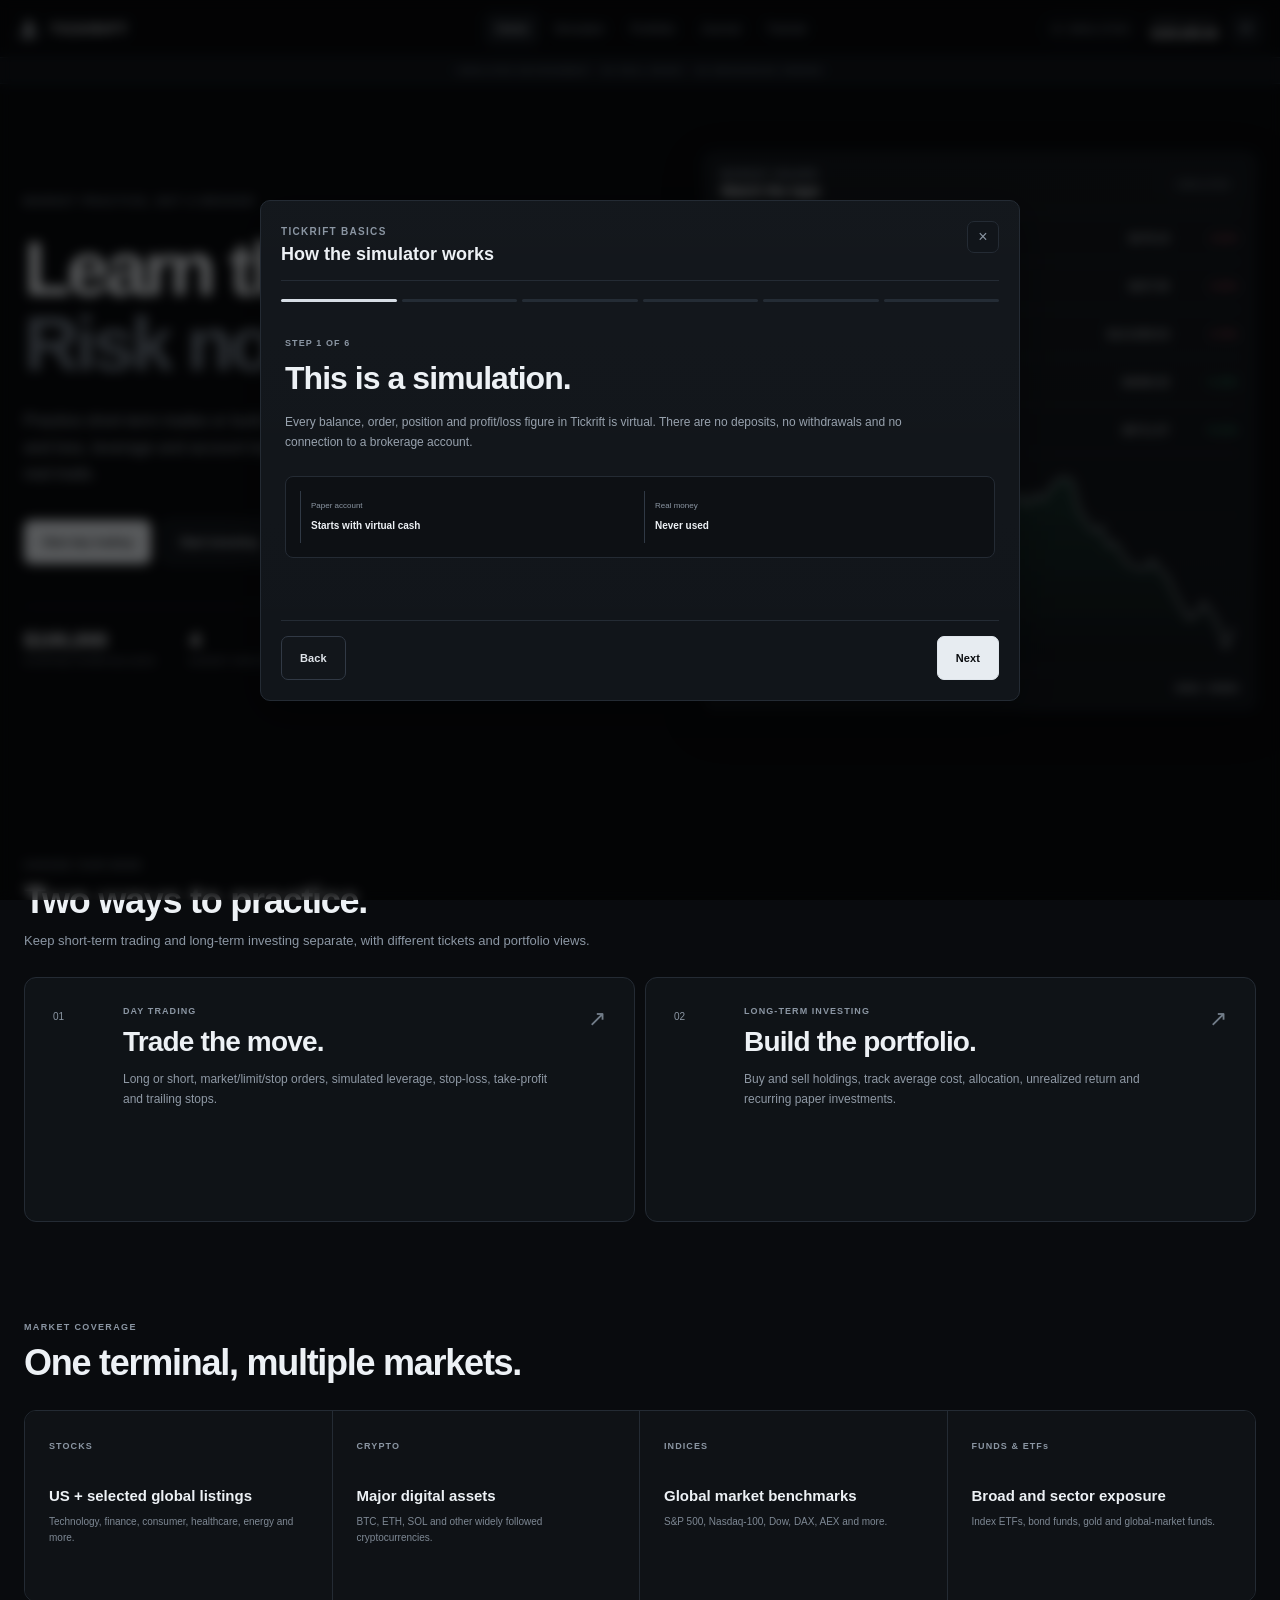
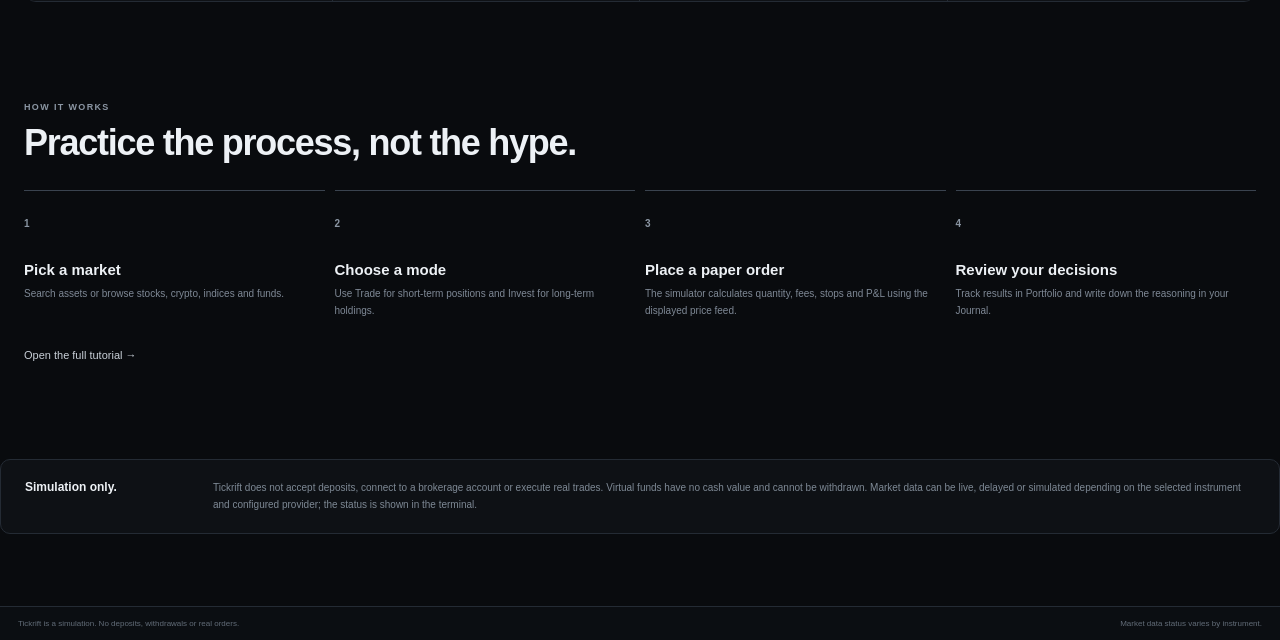
==== index.html @ f5174133 "Add files via upload" ====
<!doctype html>
<html lang="en">
<head>
  <meta charset="utf-8" />
  <meta name="viewport" content="width=device-width, initial-scale=1" />
  <meta name="color-scheme" content="dark" />
  <meta name="theme-color" content="#0a0c0f" />
  <title>Tickrift — Market Simulator</title>
  <meta name="description" content="Practice short-term trading and long-term investing with simulated money and market-linked data." />
  <link rel="stylesheet" href="styles.css" />
</head>
<body>
  <div id="app">
    <header class="site-header">
      <button class="brand" data-view="home" aria-label="Tickrift home">
        <span class="brand-glyph" aria-hidden="true"><i></i><i></i><i></i></span>
        <span class="brand-word">TICKRIFT</span>
      </button>
      <nav class="site-nav" aria-label="Primary navigation">
        <button class="nav-link active" data-view="home">Home</button>
        <button class="nav-link" data-view="terminal">Simulator</button>
        <button class="nav-link" data-view="portfolio">Portfolio</button>
        <button class="nav-link" data-view="journal">Journal</button>
        <button class="nav-link" id="tutorialNav">Tutorial</button>
      </nav>
      <div class="header-right">
        <div class="data-pill" id="globalFeedPill"><span class="data-dot"></span><span id="globalFeedLabel">SIMULATION</span></div>
        <div class="header-equity"><span>Paper equity</span><strong id="headerEquity">$100,000.00</strong></div>
        <button class="icon-button" id="settingsButton" aria-label="Open settings">⚙</button>
      </div>
    </header>

    <div class="simulation-ribbon">SIMULATED ENVIRONMENT · NO REAL MONEY · NO BROKERAGE ORDERS</div>

    <main>
      <section id="homeView" class="view active home-view">
        <div class="home-hero page-width">
          <div class="hero-copy">
            <div class="hero-kicker">MARKET PRACTICE, NOT A BROKER</div>
            <h1>Learn the market.<br><span>Risk nothing.</span></h1>
            <p>Practice short-term trades or build a long-term portfolio with virtual cash. Orders, profit and loss, leverage and account balances are simulations. Nothing here can place a real trade.</p>
            <div class="hero-actions">
              <button class="primary-cta" id="startTradeHome">Start day trading</button>
              <button class="secondary-cta" id="startInvestHome">Start investing</button>
            </div>
            <div class="hero-facts">
              <div><strong>$100,000</strong><span>starting paper balance</span></div>
              <div><strong>4</strong><span>market groups</span></div>
              <div><strong>0</strong><span>real money at risk</span></div>
            </div>
          </div>

          <div class="hero-terminal panel">
            <div class="hero-terminal-head">
              <div><span class="micro-label">MARKET BOARD</span><strong>Watch the tape</strong></div>
              <span class="data-chip" id="heroDataChip">SIMULATED</span>
            </div>
            <div class="hero-market-list" id="heroMarketList"></div>
            <div class="hero-chart-wrap"><canvas id="heroChart"></canvas></div>
            <div class="hero-terminal-foot"><span>Selected</span><strong id="heroSelected">NVDA · NVIDIA</strong></div>
          </div>
        </div>

        <section class="home-section page-width">
          <div class="section-heading"><span>CHOOSE YOUR MODE</span><h2>Two ways to practice.</h2><p>Keep short-term trading and long-term investing separate, with different tickets and portfolio views.</p></div>
          <div class="mode-cards">
            <button class="mode-card" id="modeCardTrade">
              <div class="mode-number">01</div>
              <div><div class="mode-label">DAY TRADING</div><h3>Trade the move.</h3><p>Long or short, market/limit/stop orders, simulated leverage, stop-loss, take-profit and trailing stops.</p></div>
              <span class="mode-arrow">↗</span>
            </button>
            <button class="mode-card" id="modeCardInvest">
              <div class="mode-number">02</div>
              <div><div class="mode-label">LONG-TERM INVESTING</div><h3>Build the portfolio.</h3><p>Buy and sell holdings, track average cost, allocation, unrealized return and recurring paper investments.</p></div>
              <span class="mode-arrow">↗</span>
            </button>
          </div>
        </section>

        <section class="home-section page-width market-coverage">
          <div class="section-heading"><span>MARKET COVERAGE</span><h2>One terminal, multiple markets.</h2></div>
          <div class="coverage-grid">
            <div><span>STOCKS</span><strong>US + selected global listings</strong><p>Technology, finance, consumer, healthcare, energy and more.</p></div>
            <div><span>CRYPTO</span><strong>Major digital assets</strong><p>BTC, ETH, SOL and other widely followed cryptocurrencies.</p></div>
            <div><span>INDICES</span><strong>Global market benchmarks</strong><p>S&amp;P 500, Nasdaq-100, Dow, DAX, AEX and more.</p></div>
            <div><span>FUNDS & ETFs</span><strong>Broad and sector exposure</strong><p>Index ETFs, bond funds, gold and global-market funds.</p></div>
          </div>
        </section>

        <section class="home-section page-width how-section">
          <div class="section-heading"><span>HOW IT WORKS</span><h2>Practice the process, not the hype.</h2></div>
          <div class="how-grid">
            <div><b>1</b><h3>Pick a market</h3><p>Search assets or browse stocks, crypto, indices and funds.</p></div>
            <div><b>2</b><h3>Choose a mode</h3><p>Use Trade for short-term positions and Invest for long-term holdings.</p></div>
            <div><b>3</b><h3>Place a paper order</h3><p>The simulator calculates quantity, fees, stops and P&amp;L using the displayed price feed.</p></div>
            <div><b>4</b><h3>Review your decisions</h3><p>Track results in Portfolio and write down the reasoning in your Journal.</p></div>
          </div>
          <button class="text-cta" id="openTutorialHome">Open the full tutorial →</button>
        </section>

        <section class="legal-banner page-width">
          <strong>Simulation only.</strong>
          <p>Tickrift does not accept deposits, connect to a brokerage account or execute real trades. Virtual funds have no cash value and cannot be withdrawn. Market data can be live, delayed or simulated depending on the selected instrument and configured provider; the status is shown in the terminal.</p>
        </section>
      </section>

      <section id="terminalView" class="view terminal-view">
        <aside class="market-sidebar panel">
          <div class="sidebar-title-row"><div><span class="micro-label">MARKETS</span><h2>Instruments</h2></div><button id="watchlistOnly" class="star-button" title="Show watchlist only">★</button></div>
          <label class="search-input"><span>⌕</span><input id="assetSearch" type="search" placeholder="Search ticker or name" autocomplete="off" /></label>
          <div class="asset-tabs" id="assetTabs">
            <button class="active" data-category="stocks">Stocks</button>
            <button data-category="crypto">Crypto</button>
            <button data-category="indices">Indices</button>
            <button data-category="funds">Funds</button>
          </div>
          <div class="asset-list" id="watchlist"></div>
          <div class="sidebar-footer"><span id="assetCount">0 instruments</span><span>★ watchlist</span></div>
        </aside>

        <section class="terminal-main">
          <section class="instrument-bar panel">
            <div class="instrument-id">
              <button id="favoriteAsset" class="favorite-button" title="Add to watchlist">☆</button>
              <div><div class="symbol-line"><strong id="symbolLabel">NVDA</strong><span id="assetTypeBadge">STOCK</span><span class="source-badge demo" id="sourceBadge">SIMULATED</span></div><div class="instrument-name" id="nameLabel">NVIDIA</div><div class="instrument-sub"><span id="exchangeLabel">NASDAQ</span><span>·</span><span id="currencyLabel">USD</span><span>·</span><span id="marketStateLabel">Market status unavailable</span></div></div>
            </div>
            <div class="instrument-price"><div><strong id="priceLabel">$0.00</strong><span id="changeLabel">0.00%</span></div><div class="ohlc-mini"><span>O <b id="openLabel">—</b></span><span>H <b id="highLabel">—</b></span><span>L <b id="lowLabel">—</b></span><span>Vol <b id="volumeLabel">—</b></span></div></div>
          </section>

          <section class="chart-panel panel">
            <div class="chart-toolbar">
              <div class="timeframes" id="timeframes">
                <button data-tf="1m">1m</button><button class="active" data-tf="5m">5m</button><button data-tf="15m">15m</button><button data-tf="1h">1h</button><button data-tf="4h">4h</button><button data-tf="1D">1D</button><button data-tf="1W">1W</button>
              </div>
              <div class="chart-actions">
                <select id="chartType" aria-label="Chart type"><option value="candles">Candles</option><option value="hollow">Hollow candles</option><option value="heikin">Heikin Ashi</option><option value="bars">OHLC bars</option><option value="line">Line</option><option value="area">Area</option></select>
                <button id="zoomOut" title="Zoom out">−</button><button id="zoomIn" title="Zoom in">＋</button><button id="fitChart">Fit</button>
              </div>
            </div>
            <div class="indicator-toolbar" id="indicatorBar">
              <button class="active" data-ind="volume">Volume</button><button data-ind="sma">SMA 20</button><button data-ind="sma50">SMA 50</button><button data-ind="ema">EMA 20</button><button data-ind="vwap">VWAP</button><button data-ind="bb">Bollinger</button><button data-ind="rsi">RSI</button><button data-ind="macd">MACD</button>
              <span id="ohlcLegend">O — H — L — C —</span>
            </div>
            <div class="chart-stage" id="chartStage"><canvas id="chartCanvas"></canvas><div id="crosshairInfo" class="crosshair-info hidden"></div><div id="chartEmpty" class="chart-empty hidden">Waiting for market data…</div></div>
          </section>

          <section class="activity-panel panel">
            <div class="activity-tabs" id="activityTabs">
              <button class="active" data-pane="positions">Trades <span id="positionCount">0</span></button>
              <button data-pane="holdings">Investments <span id="holdingCount">0</span></button>
              <button data-pane="orders">Open orders <span id="orderCount">0</span></button>
              <button data-pane="history">Activity <span id="historyCount">0</span></button>
            </div>
            <div id="activityContent" class="activity-content"></div>
          </section>
        </section>

        <aside class="ticket-sidebar">
          <section class="paper-card panel">
            <div class="paper-head"><div><span class="micro-label">PAPER ACCOUNT</span><h3>Virtual balance</h3></div><span>USD</span></div>
            <div class="paper-equity" id="equityMetric">$100,000.00</div>
            <div class="paper-stats"><div><span>Available cash</span><strong id="cashMetric">$100,000.00</strong></div><div><span>Unrealized</span><strong id="unrealizedMetric">$0.00</strong></div><div><span>Realized</span><strong id="realizedMetric">$0.00</strong></div><div><span>Reserved margin</span><strong id="reservedMetric">$0.00</strong></div></div>
            <div class="buying-power-line"><span>Buying power</span><strong id="buyingPower">$100,000.00</strong></div>
          </section>

          <section class="order-card panel">
            <div class="mode-switch" id="modeSwitch"><button class="active" data-mode="trade"><strong>Trade</strong><span>Short-term</span></button><button data-mode="invest"><strong>Invest</strong><span>Long-term</span></button></div>

            <div id="tradeTicket" class="ticket-body">
              <div class="ticket-intro"><strong>Day trade</strong><span>Paper long/short positions</span></div>
              <div class="side-switch" id="directionToggle"><button class="active long" data-side="long">Long</button><button class="short" data-side="short">Short</button></div>
              <div class="field"><label>Order type</label><div class="segmented" id="tradeOrderTypes"><button class="active" data-type="market">Market</button><button data-type="limit">Limit</button><button data-type="stop">Stop</button></div></div>
              <div class="field hidden" id="tradeTriggerRow"><label for="tradeTrigger">Trigger price</label><div class="money-input"><span>$</span><input id="tradeTrigger" type="number" step="0.01" /></div></div>
              <div class="two-fields"><div class="field"><label for="tradeAmount">Margin</label><div class="money-input"><span>$</span><input id="tradeAmount" type="number" min="10" step="10" value="5000" /></div></div><div class="field"><label for="tradeLeverage">Leverage</label><select id="tradeLeverage"><option>1</option><option>2</option><option>3</option><option>5</option></select></div></div>
              <div class="quick-amounts" id="tradeQuick"><button data-value="1000">$1k</button><button data-value="5000">$5k</button><button data-value="10000">$10k</button><button data-value="25000">$25k</button></div>
              <div class="risk-box">
                <div><label><input id="slEnabled" type="checkbox" /> Stop loss</label><div><input id="slValue" type="number" value="2" min="0.1" step="0.1" disabled /><span>%</span></div></div>
                <div><label><input id="tpEnabled" type="checkbox" /> Take profit</label><div><input id="tpValue" type="number" value="4" min="0.1" step="0.1" disabled /><span>%</span></div></div>
                <div><label><input id="trailEnabled" type="checkbox" /> Trailing stop</label><div><input id="trailValue" type="number" value="1.5" min="0.1" step="0.1" disabled /><span>%</span></div></div>
              </div>
              <div class="preview-list"><div><span>Estimated quantity</span><strong id="tradeQty">—</strong></div><div><span>Estimated fee</span><strong id="tradeFee">—</strong></div><div><span>Liquidation buffer</span><strong id="liquidationPreview">—</strong></div></div>
              <button id="tradeSubmit" class="order-submit long">Open long</button>
              <div id="tradeMessage" class="ticket-message"></div>
            </div>

            <div id="investTicket" class="ticket-body hidden">
              <div class="ticket-intro"><strong>Long-term investment</strong><span>Paper holdings, no leverage</span></div>
              <div class="side-switch invest" id="investSideToggle"><button class="active" data-side="buy">Buy</button><button data-side="sell">Sell</button></div>
              <div class="field"><label>Order type</label><div class="segmented two" id="investOrderTypes"><button class="active" data-type="market">Market</button><button data-type="limit">Limit</button></div></div>
              <div class="field hidden" id="investTriggerRow"><label for="investTrigger">Limit price</label><div class="money-input"><span>$</span><input id="investTrigger" type="number" step="0.01" /></div></div>
              <div class="field"><label for="investAmount">Amount</label><div class="money-input"><span>$</span><input id="investAmount" type="number" min="10" step="10" value="1000" /></div></div>
              <div class="quick-amounts" id="investQuick"><button data-value="250">$250</button><button data-value="1000">$1k</button><button data-value="5000">$5k</button><button data-value="10000">$10k</button></div>
              <div class="recurring-box"><label class="switch-line"><span><strong>Recurring paper buy</strong><small>Runs while the simulator is open</small></span><input id="recurringEnabled" type="checkbox" /></label><div class="two-fields hidden" id="recurringFields"><div class="field"><label for="recurringFrequency">Frequency</label><select id="recurringFrequency"><option value="daily">Daily</option><option value="weekly">Weekly</option><option value="monthly">Monthly</option></select></div><div class="field"><label for="recurringAmount">Amount</label><div class="money-input"><span>$</span><input id="recurringAmount" type="number" value="250" min="10" step="10" /></div></div></div></div>
              <div class="preview-list"><div><span>Estimated shares</span><strong id="investQty">—</strong></div><div><span>Current holding</span><strong id="currentHolding">—</strong></div><div><span>Estimated fee</span><strong id="investFee">—</strong></div></div>
              <button id="investSubmit" class="order-submit invest">Buy investment</button>
              <div id="investMessage" class="ticket-message"></div>
            </div>
          </section>

          <section class="market-stats panel"><div class="paper-head"><div><span class="micro-label">SESSION</span><h3>Market stats</h3></div></div><div class="stats-grid"><div><span>Day range</span><strong id="dayRangeStat">—</strong></div><div><span>52w range*</span><strong id="yearRangeStat">—</strong></div><div><span>Data source</span><strong id="dataSourceStat">Simulation</strong></div><div><span>Updated</span><strong id="updatedStat">—</strong></div></div><small class="stat-note">*52-week range is simulated unless supplied by a live provider.</small></section>
        </aside>
      </section>

      <section id="portfolioView" class="view portfolio-view">
        <div class="page-width page-pad">
          <div class="page-title-row"><div><span class="micro-label">PAPER PORTFOLIO</span><h1>Portfolio</h1><p>Long-term holdings and trading performance in one simulated account.</p></div><div class="page-value"><span>Total paper equity</span><strong id="portfolioEquity">$100,000.00</strong></div></div>
          <div class="kpi-grid"><div class="panel kpi"><span>Available cash</span><strong id="portfolioCash">$0</strong></div><div class="panel kpi"><span>Invested cost</span><strong id="investedKpi">$0</strong></div><div class="panel kpi"><span>Trading P&amp;L</span><strong id="tradingPnlKpi">$0</strong></div><div class="panel kpi"><span>Investment P&amp;L</span><strong id="investPnlKpi">$0</strong></div><div class="panel kpi"><span>Open orders</span><strong id="openOrdersKpi">0</strong></div></div>
          <div class="portfolio-grid"><section class="panel allocation-panel"><div class="panel-heading"><h3>Allocation</h3><span id="recurringCount">0 recurring plans</span></div><div class="allocation-body"><canvas id="allocationCanvas"></canvas><div id="allocationLegend"></div></div></section><section class="panel performance-panel"><div class="panel-heading"><h3>Account equity</h3><span>paper performance</span></div><canvas id="equityCanvas"></canvas></section></div>
          <section class="panel holdings-panel"><div class="panel-heading"><h3>Long-term holdings</h3><span>market value &amp; cost basis</span></div><div id="portfolioHoldings" class="table-host"></div></section>
        </div>
      </section>

      <section id="journalView" class="view journal-view">
        <div class="page-width page-pad">
          <div class="page-title-row"><div><span class="micro-label">DECISION LOG</span><h1>Journal</h1><p>Record why you entered, exited or avoided a simulated position.</p></div></div>
          <div class="journal-grid"><section class="panel journal-form"><div class="two-fields"><div class="field"><label for="journalAsset">Instrument</label><select id="journalAsset"></select></div><div class="field"><label for="journalTag">Tag</label><select id="journalTag"><option>Trade idea</option><option>Entry</option><option>Exit</option><option>Investment thesis</option><option>Mistake</option><option>Review</option></select></div></div><div class="field"><label for="journalText">Notes</label><textarea id="journalText" rows="10" placeholder="What did you see, what was your plan, and what would invalidate it?"></textarea></div><button id="saveJournal" class="secondary-cta">Save entry</button></section><section class="panel journal-list-panel"><div class="panel-heading"><h3>Entries</h3><button id="clearJournal" class="text-button">Clear</button></div><div id="journalList" class="journal-list"></div></section></div>
        </div>
      </section>
    </main>

    <footer class="site-footer"><span>Tickrift is a simulation. No deposits, withdrawals or real orders.</span><span id="footerData">Market data status varies by instrument.</span></footer>
  </div>

  <div id="settingsBackdrop" class="overlay hidden">
    <aside class="drawer" id="settingsDrawer" aria-label="Settings">
      <div class="drawer-head"><div><span class="micro-label">PREFERENCES</span><h2>Settings</h2></div><button class="icon-button" id="closeSettings">×</button></div>
      <section><label class="setting-title">Theme</label><div class="theme-grid" id="themePresets"><button class="active" data-theme="carbon">Carbon</button><button data-theme="slate">Slate</button><button data-theme="midnight">Midnight</button></div></section>
      <section><label class="setting-title">Candles</label><div class="color-grid"><label>Bullish <input id="upColor" type="color" value="#35c58a" /></label><label>Bearish <input id="downColor" type="color" value="#ef5f72" /></label></div></section>
      <section><label class="setting-title">Chart</label><div class="toggle-list"><label>Grid <input id="gridToggle" type="checkbox" checked /></label><label>Crosshair <input id="crosshairToggle" type="checkbox" checked /></label><label>Compact tables <input id="compactToggle" type="checkbox" /></label></div></section>
      <section><label class="setting-title">Simulation</label><button id="openTutorialSettings" class="drawer-button">Open tutorial</button><button id="resetSimulation" class="danger-button">Reset paper account</button></section>
      <p class="drawer-note">Resetting removes the paper balance, positions, holdings, orders, journal and performance history stored in this browser.</p>
    </aside>
  </div>

  <div id="tutorialOverlay" class="overlay hidden">
    <section class="tutorial-modal panel">
      <div class="tutorial-head"><div><span class="micro-label">TICKRIFT BASICS</span><h2>How the simulator works</h2></div><button class="icon-button" id="closeTutorial">×</button></div>
      <div class="tutorial-progress" id="tutorialProgress"></div>
      <div class="tutorial-content" id="tutorialContent"></div>
      <div class="tutorial-actions"><button class="secondary-cta" id="tutorialPrev">Back</button><button class="primary-cta" id="tutorialNext">Next</button></div>
    </section>
  </div>

  <div id="depletedOverlay" class="overlay hidden">
    <section class="depleted-modal panel"><span class="micro-label">PAPER ACCOUNT</span><h2>No buying power left.</h2><p id="depletedText">Your simulated account has no cash or assets left to use. Nothing real was lost.</p><div class="depleted-actions"><button id="restart100" class="primary-cta">Restart with $100,000</button><button id="restart10" class="secondary-cta">$10,000 challenge</button></div><button id="closeDepleted" class="text-button">Close</button></section>
  </div>

  <div id="toastHost" class="toast-host" aria-live="polite"></div>

  <script src="config.js"></script>
  <script src="app.js"></script>
</body>
</html>
---- styles.css ----
:root{
  --bg:#090b0e;--bg2:#0d1014;--surface:#11151a;--surface2:#151a20;--surface3:#1b2129;--line:#242b34;--line2:#303946;
  --text:#edf1f5;--muted:#8b96a3;--muted2:#5e6875;--up:#35c58a;--down:#ef5f72;--accent:#d8dee7;--warn:#e4b85e;
  --radius:10px;--shadow:0 12px 42px rgba(0,0,0,.28);--header:58px;--ribbon:26px
}
*{box-sizing:border-box}html,body{margin:0;min-height:100%;background:var(--bg);color:var(--text);font-family:Inter,ui-sans-serif,-apple-system,BlinkMacSystemFont,"Segoe UI",sans-serif}button,input,select,textarea{font:inherit;color:inherit}button{cursor:pointer}canvas{display:block}.hidden{display:none!important}.positive{color:var(--up)!important}.negative{color:var(--down)!important}.muted{color:var(--muted)}
body{min-width:340px}.panel{background:linear-gradient(180deg,rgba(255,255,255,.012),rgba(255,255,255,0)),var(--surface);border:1px solid var(--line);border-radius:var(--radius);box-shadow:0 1px 0 rgba(255,255,255,.02) inset}.page-width{max-width:1480px;margin:0 auto;padding-left:24px;padding-right:24px}.micro-label{font-size:10px;font-weight:700;letter-spacing:.13em;color:var(--muted);text-transform:uppercase}
.site-header{height:var(--header);position:sticky;top:0;z-index:40;display:grid;grid-template-columns:240px 1fr auto;align-items:center;border-bottom:1px solid var(--line);background:rgba(9,11,14,.94);backdrop-filter:blur(18px);padding:0 18px}.brand{border:0;background:none;display:flex;align-items:center;gap:10px;padding:0;color:var(--text);width:max-content}.brand-word{font-weight:850;letter-spacing:.12em;font-size:14px}.brand-glyph{width:23px;height:20px;display:flex;align-items:flex-end;gap:3px}.brand-glyph i{display:block;width:5px;border:1px solid #788391;border-radius:1px}.brand-glyph i:nth-child(1){height:8px}.brand-glyph i:nth-child(2){height:18px;background:#dbe1e8;border-color:#dbe1e8}.brand-glyph i:nth-child(3){height:12px}.site-nav{justify-self:center;display:flex;align-items:center;gap:4px}.nav-link{border:0;background:none;color:var(--muted);font-size:12px;padding:9px 11px;border-radius:6px}.nav-link:hover{color:var(--text);background:#11161b}.nav-link.active{color:var(--text);background:#161b21}.header-right{display:flex;align-items:center;gap:12px}.data-pill{height:28px;border:1px solid var(--line);border-radius:999px;padding:0 9px;display:flex;align-items:center;gap:7px;font-size:9px;font-weight:750;letter-spacing:.08em;color:var(--muted)}.data-dot{width:6px;height:6px;border-radius:50%;background:#6e7783}.data-pill.live .data-dot{background:var(--up);box-shadow:0 0 0 4px rgba(53,197,138,.08)}.data-pill.mixed .data-dot{background:var(--warn)}.header-equity{display:grid;gap:1px;text-align:right}.header-equity span{font-size:8px;color:var(--muted);text-transform:uppercase;letter-spacing:.08em}.header-equity strong{font-size:12px;font-variant-numeric:tabular-nums}.icon-button{width:32px;height:32px;border:1px solid var(--line);background:#11151a;border-radius:7px;color:var(--muted);display:grid;place-items:center}.icon-button:hover{border-color:var(--line2);color:var(--text)}.simulation-ribbon{height:var(--ribbon);position:sticky;top:var(--header);z-index:35;background:#10141a;border-bottom:1px solid #202731;color:#7f8a98;font-size:8px;letter-spacing:.16em;font-weight:750;display:flex;align-items:center;justify-content:center}
.view{display:none}.view.active{display:block}.home-view{padding-bottom:72px}.home-hero{min-height:620px;display:grid;grid-template-columns:minmax(0,1.05fr) minmax(440px,.95fr);gap:70px;align-items:center;padding-top:68px;padding-bottom:68px}.hero-kicker{font-size:10px;letter-spacing:.18em;color:#7e8997;font-weight:800;margin-bottom:24px}.hero-copy h1{font-size:clamp(48px,6vw,86px);line-height:.97;letter-spacing:-.055em;margin:0;max-width:830px;font-weight:750}.hero-copy h1 span{color:#737d89}.hero-copy>p{max-width:660px;font-size:16px;line-height:1.65;color:#9aa4af;margin:28px 0 32px}.hero-actions{display:flex;gap:10px}.primary-cta,.secondary-cta{height:44px;padding:0 18px;border-radius:7px;font-size:11px;font-weight:800;letter-spacing:.01em}.primary-cta{border:1px solid #dfe5eb;background:#e7ecf1;color:#0b0d10}.primary-cta:hover{background:#fff}.secondary-cta{border:1px solid #313945;background:#12161b;color:#dfe4ea}.secondary-cta:hover{border-color:#495463}.hero-facts{display:flex;gap:34px;margin-top:42px;padding-top:22px;border-top:1px solid var(--line);max-width:640px}.hero-facts div{display:grid;gap:4px}.hero-facts strong{font-size:20px}.hero-facts span{font-size:9px;color:var(--muted);text-transform:uppercase;letter-spacing:.05em}.hero-terminal{min-height:500px;padding:16px;box-shadow:var(--shadow)}.hero-terminal-head,.hero-terminal-foot{display:flex;align-items:center;justify-content:space-between}.hero-terminal-head>div{display:grid;gap:3px}.hero-terminal-head strong{font-size:14px}.data-chip{font-size:8px;font-weight:800;letter-spacing:.1em;color:#8e98a5;border:1px solid var(--line);border-radius:999px;padding:6px 8px}.data-chip.live{color:var(--up);border-color:rgba(53,197,138,.3);background:rgba(53,197,138,.05)}.hero-market-list{display:grid;margin-top:14px;border-top:1px solid var(--line)}.hero-market-row{height:48px;display:grid;grid-template-columns:1fr auto auto;gap:14px;align-items:center;border-bottom:1px solid var(--line);padding:0 2px}.hero-market-row button{border:0;background:none;text-align:left;padding:0;color:inherit}.hero-market-row strong{font-size:11px}.hero-market-row small{display:block;color:var(--muted);font-size:8px;margin-top:2px}.hero-market-row .hero-price{font-size:11px;font-variant-numeric:tabular-nums}.hero-market-row .hero-change{font-size:9px;min-width:54px;text-align:right;font-variant-numeric:tabular-nums}.hero-chart-wrap{height:190px;margin:14px -2px 12px}.hero-chart-wrap canvas{width:100%;height:100%}.hero-terminal-foot{font-size:9px;color:var(--muted);border-top:1px solid var(--line);padding-top:12px}.hero-terminal-foot strong{color:#cfd5dc;font-size:9px}.home-section{padding-top:76px;padding-bottom:18px}.section-heading{max-width:720px;margin-bottom:26px}.section-heading>span{font-size:9px;letter-spacing:.15em;color:var(--muted);font-weight:800}.section-heading h2{font-size:36px;letter-spacing:-.035em;margin:8px 0}.section-heading p{font-size:13px;color:var(--muted);line-height:1.65;margin:0}.mode-cards{display:grid;grid-template-columns:1fr 1fr;gap:10px}.mode-card{min-height:245px;text-align:left;border:1px solid var(--line);border-radius:12px;background:#0f1317;color:var(--text);display:grid;grid-template-columns:48px 1fr auto;gap:22px;padding:28px;transition:.18s ease}.mode-card:hover{background:#14191f;border-color:#37414d;transform:translateY(-2px)}.mode-number{font-size:10px;color:var(--muted);padding-top:5px}.mode-label{font-size:9px;color:var(--muted);font-weight:800;letter-spacing:.12em}.mode-card h3{font-size:28px;margin:10px 0 12px;letter-spacing:-.03em}.mode-card p{margin:0;max-width:520px;color:#8f99a5;font-size:12px;line-height:1.65}.mode-arrow{font-size:22px;color:#727d89}.coverage-grid{display:grid;grid-template-columns:repeat(4,1fr);border:1px solid var(--line);border-radius:12px;overflow:hidden}.coverage-grid>div{min-height:190px;padding:24px;border-right:1px solid var(--line);background:#0f1216}.coverage-grid>div:last-child{border-right:0}.coverage-grid span{font-size:9px;color:var(--muted);font-weight:800;letter-spacing:.12em}.coverage-grid strong{display:block;font-size:15px;margin:34px 0 10px}.coverage-grid p{font-size:10px;line-height:1.6;color:#7e8894;margin:0}.how-grid{display:grid;grid-template-columns:repeat(4,1fr);gap:10px}.how-grid>div{border-top:1px solid #3a434f;padding:22px 6px 0 0}.how-grid b{font-size:10px;color:var(--muted)}.how-grid h3{font-size:15px;margin:30px 0 8px}.how-grid p{font-size:10px;line-height:1.65;color:#7f8996;margin:0}.text-cta{border:0;background:none;padding:0;color:#c9d0d8;margin-top:30px;font-size:11px}.legal-banner{margin-top:78px;border:1px solid var(--line);border-radius:10px;padding:20px 24px;display:grid;grid-template-columns:160px 1fr;gap:28px;background:#0e1115}.legal-banner strong{font-size:12px}.legal-banner p{margin:0;font-size:10px;line-height:1.65;color:#7e8995}
.terminal-view.active{display:grid;grid-template-columns:230px minmax(610px,1fr) 310px;gap:7px;padding:7px;min-height:calc(100vh - var(--header) - var(--ribbon) - 35px)}.market-sidebar{display:flex;flex-direction:column;min-height:720px;overflow:hidden}.sidebar-title-row{height:66px;padding:13px 13px 10px;display:flex;align-items:center;justify-content:space-between;border-bottom:1px solid var(--line)}.sidebar-title-row h2{font-size:13px;margin:4px 0 0}.star-button,.favorite-button{border:0;background:none;color:#6d7784}.star-button.active,.favorite-button.active{color:#e4bd62}.search-input{margin:10px;border:1px solid var(--line);height:34px;border-radius:6px;display:flex;align-items:center;gap:7px;padding:0 9px;color:var(--muted)}.search-input input{width:100%;border:0;background:transparent;outline:0;font-size:10px}.asset-tabs{display:grid;grid-template-columns:repeat(4,1fr);padding:0 10px 8px;gap:3px}.asset-tabs button{border:0;background:none;color:var(--muted);font-size:8px;height:27px;border-radius:4px}.asset-tabs button.active{background:#1a2027;color:var(--text)}.asset-list{overflow:auto;flex:1;border-top:1px solid var(--line)}.asset-row{height:52px;padding:0 11px;display:grid;grid-template-columns:1fr auto;align-items:center;border-bottom:1px solid #1f252d;background:transparent}.asset-row:hover,.asset-row.active{background:#161b21}.asset-row button{border:0;background:none;padding:0;color:inherit;text-align:left}.asset-row strong{font-size:10px}.asset-row small{display:block;font-size:8px;color:var(--muted);margin-top:2px;white-space:nowrap;overflow:hidden;text-overflow:ellipsis;max-width:145px}.asset-quote{text-align:right}.asset-quote b{font-size:9px;font-variant-numeric:tabular-nums}.asset-quote span{display:block;font-size:8px;margin-top:2px}.sidebar-footer{height:32px;border-top:1px solid var(--line);display:flex;align-items:center;justify-content:space-between;padding:0 10px;font-size:8px;color:var(--muted)}
.terminal-main{display:grid;grid-template-rows:78px minmax(490px,1fr) 250px;gap:7px;min-width:0}.instrument-bar{padding:0 16px;display:flex;align-items:center;justify-content:space-between}.instrument-id{display:flex;align-items:center;gap:10px}.favorite-button{font-size:20px}.symbol-line{display:flex;align-items:center;gap:7px}.symbol-line strong{font-size:18px}.symbol-line>span{font-size:7px;font-weight:800;letter-spacing:.08em;border:1px solid var(--line);border-radius:4px;padding:3px 5px;color:var(--muted)}.source-badge.live{color:var(--up);border-color:rgba(53,197,138,.32);background:rgba(53,197,138,.05)}.source-badge.delayed{color:var(--warn);border-color:rgba(228,184,94,.35)}.instrument-name{font-size:9px;color:#b4bcc5;margin-top:3px}.instrument-sub{display:flex;gap:5px;margin-top:3px;font-size:8px;color:var(--muted)}.instrument-price{text-align:right}.instrument-price>div:first-child{display:flex;align-items:baseline;justify-content:flex-end;gap:8px}.instrument-price strong{font-size:22px;font-variant-numeric:tabular-nums}.instrument-price #changeLabel{font-size:10px}.ohlc-mini{display:flex;gap:11px;margin-top:5px;font-size:8px;color:var(--muted)}.ohlc-mini b{color:#aeb6bf;font-weight:600;font-variant-numeric:tabular-nums}.chart-panel{overflow:hidden;display:grid;grid-template-rows:43px 34px minmax(0,1fr)}.chart-toolbar,.indicator-toolbar{display:flex;align-items:center;border-bottom:1px solid var(--line);padding:0 10px}.chart-toolbar{justify-content:space-between}.timeframes,.chart-actions,.indicator-toolbar{gap:4px}.timeframes{display:flex}.timeframes button,.chart-actions button,.indicator-toolbar button{border:1px solid transparent;background:transparent;color:var(--muted);height:25px;padding:0 8px;border-radius:4px;font-size:8px}.timeframes button.active,.indicator-toolbar button.active{background:#1a2027;color:#dbe0e6}.chart-actions{display:flex;align-items:center}.chart-actions select{height:27px;border:1px solid var(--line);border-radius:4px;background:#0d1014;font-size:8px;padding:0 7px}.chart-actions button{border-color:var(--line)}.indicator-toolbar{overflow-x:auto;white-space:nowrap}.indicator-toolbar>span{margin-left:auto;padding-left:12px;font-size:8px;color:#6d7783;font-variant-numeric:tabular-nums}.chart-stage{position:relative;min-height:0;background:#0c0f13}.chart-stage canvas{width:100%;height:100%}.crosshair-info{position:absolute;z-index:4;pointer-events:none;min-width:230px;background:rgba(12,15,19,.94);border:1px solid var(--line2);border-radius:6px;padding:8px 9px;font-size:8px;line-height:1.55;color:#aeb7c1;box-shadow:var(--shadow)}.chart-empty{position:absolute;inset:0;display:grid;place-items:center;color:var(--muted);font-size:10px}.activity-panel{overflow:hidden}.activity-tabs{height:38px;display:flex;align-items:center;border-bottom:1px solid var(--line);padding:0 10px;gap:6px}.activity-tabs button{height:28px;border:0;background:none;color:var(--muted);font-size:9px;border-radius:4px;padding:0 9px}.activity-tabs button.active{background:#1a2027;color:var(--text)}.activity-tabs span{margin-left:3px;color:#636e7a}.activity-content{height:211px;overflow:auto}.data-table{width:100%;border-collapse:collapse;font-size:9px}.data-table th{text-align:left;color:#6f7a87;font-size:7px;letter-spacing:.05em;text-transform:uppercase;font-weight:700;position:sticky;top:0;background:#101419;z-index:2}.data-table th,.data-table td{padding:9px 10px;border-bottom:1px solid #1e252d;white-space:nowrap}.data-table td{color:#b9c1ca;font-variant-numeric:tabular-nums}.data-table td strong{color:#e2e6eb}.row-action{height:23px;border:1px solid var(--line);background:#151a20;border-radius:4px;color:#a6afb9;font-size:8px}.row-action:hover{border-color:#45505d;color:#fff}.empty-state{height:100%;display:grid;place-items:center;color:#65707c;font-size:9px}
.ticket-sidebar{display:grid;align-content:start;gap:7px}.paper-card,.order-card,.market-stats{padding:13px}.paper-head{display:flex;justify-content:space-between;align-items:flex-start}.paper-head h3{font-size:12px;margin:3px 0 0}.paper-head>span{font-size:8px;border:1px solid var(--line);padding:4px 6px;border-radius:4px;color:var(--muted)}.paper-equity{font-size:25px;font-weight:750;margin:16px 0 12px;font-variant-numeric:tabular-nums}.paper-stats{display:grid;grid-template-columns:1fr 1fr;gap:12px 8px}.paper-stats div{display:grid;gap:2px}.paper-stats span,.buying-power-line span{font-size:8px;color:var(--muted)}.paper-stats strong{font-size:10px;font-variant-numeric:tabular-nums}.buying-power-line{margin-top:12px;padding-top:10px;border-top:1px solid var(--line);display:flex;justify-content:space-between;align-items:center}.buying-power-line strong{font-size:10px}.mode-switch{display:grid;grid-template-columns:1fr 1fr;background:#0c0f13;border:1px solid var(--line);padding:3px;border-radius:8px;margin-bottom:12px}.mode-switch button{border:0;background:none;border-radius:5px;color:var(--muted);height:42px;display:grid;place-content:center;gap:1px}.mode-switch button strong{font-size:10px}.mode-switch button span{font-size:7px}.mode-switch button.active{background:#1a2027;color:var(--text)}.ticket-body{display:grid;gap:10px}.ticket-intro{display:flex;align-items:baseline;justify-content:space-between}.ticket-intro strong{font-size:10px}.ticket-intro span{font-size:8px;color:var(--muted)}.side-switch{display:grid;grid-template-columns:1fr 1fr;gap:5px}.side-switch button{height:34px;border:1px solid var(--line);background:#0f1317;border-radius:6px;color:var(--muted);font-size:9px;font-weight:800;text-transform:uppercase}.side-switch .long.active{border-color:rgba(53,197,138,.4);background:rgba(53,197,138,.08);color:var(--up)}.side-switch .short.active{border-color:rgba(239,95,114,.4);background:rgba(239,95,114,.08);color:var(--down)}.side-switch.invest button.active{border-color:#4b5663;background:#20262e;color:#fff}.field{display:grid;gap:5px}.field label{font-size:8px;color:var(--muted)}.field select,.money-input,.field textarea{border:1px solid var(--line);background:#0c0f13;border-radius:6px;outline:0}.field select{height:34px;padding:0 8px;font-size:9px}.money-input{height:34px;display:flex;align-items:center;padding:0 9px;gap:5px}.money-input span{font-size:9px;color:var(--muted)}.money-input input{width:100%;min-width:0;border:0;background:none;outline:0;font-size:10px;font-variant-numeric:tabular-nums}.field textarea{padding:10px;font-size:10px;line-height:1.6;resize:vertical}.segmented{display:grid;grid-template-columns:repeat(3,1fr);gap:4px}.segmented.two{grid-template-columns:1fr 1fr}.segmented button{height:31px;border:1px solid var(--line);background:#0c0f13;color:var(--muted);border-radius:5px;font-size:8px}.segmented button.active{background:#1b2128;color:#fff;border-color:#38424e}.two-fields{display:grid;grid-template-columns:1fr 1fr;gap:7px}.quick-amounts{display:grid;grid-template-columns:repeat(4,1fr);gap:4px}.quick-amounts button{height:25px;border:1px solid var(--line);background:#0e1115;color:var(--muted);border-radius:4px;font-size:8px}.quick-amounts button:hover{border-color:#3b4652;color:#fff}.risk-box,.recurring-box{border:1px solid var(--line);border-radius:7px;overflow:hidden}.risk-box>div{height:37px;display:flex;align-items:center;justify-content:space-between;padding:0 8px;border-bottom:1px solid var(--line)}.risk-box>div:last-child{border-bottom:0}.risk-box label{font-size:8px;display:flex;gap:6px;align-items:center}.risk-box>div>div{width:64px;height:24px;border:1px solid var(--line);border-radius:4px;display:flex;align-items:center;padding:0 5px}.risk-box input[type=number]{width:100%;min-width:0;border:0;background:none;outline:0;text-align:right;font-size:8px}.risk-box span{font-size:8px;color:var(--muted)}.switch-line{min-height:52px;padding:8px;display:flex;align-items:center;justify-content:space-between}.switch-line>span{display:grid;gap:3px}.switch-line strong{font-size:8px}.switch-line small{font-size:7px;color:var(--muted)}.recurring-box .two-fields{padding:0 8px 8px}.preview-list{border-top:1px solid var(--line);padding-top:8px;display:grid;gap:5px}.preview-list div{display:flex;justify-content:space-between;font-size:8px}.preview-list span{color:var(--muted)}.preview-list strong{font-variant-numeric:tabular-nums}.order-submit{height:38px;border:0;border-radius:6px;font-size:9px;font-weight:850;text-transform:uppercase;letter-spacing:.05em}.order-submit.long{background:var(--up);color:#06110b}.order-submit.short{background:var(--down);color:#19070b}.order-submit.invest{background:#e2e7ec;color:#0b0d10}.order-submit:disabled{opacity:.38;cursor:not-allowed}.ticket-message{min-height:16px;font-size:8px;color:var(--muted);line-height:1.45}.ticket-message.error{color:var(--down)}.ticket-message.success{color:var(--up)}.stats-grid{display:grid;grid-template-columns:1fr 1fr;gap:12px 8px;margin-top:12px}.stats-grid div{display:grid;gap:2px}.stats-grid span{font-size:7px;color:var(--muted)}.stats-grid strong{font-size:8px}.stat-note{display:block;margin-top:10px;font-size:7px;color:#59636f;line-height:1.45}
.page-pad{padding-top:30px;padding-bottom:60px}.page-title-row{display:flex;align-items:end;justify-content:space-between;margin-bottom:18px}.page-title-row h1{font-size:30px;letter-spacing:-.03em;margin:6px 0 4px}.page-title-row p{margin:0;color:var(--muted);font-size:11px}.page-value{text-align:right;display:grid;gap:3px}.page-value span{font-size:8px;color:var(--muted);text-transform:uppercase;letter-spacing:.07em}.page-value strong{font-size:25px}.kpi-grid{display:grid;grid-template-columns:repeat(5,1fr);gap:8px}.kpi{padding:14px}.kpi span{display:block;font-size:8px;color:var(--muted);margin-bottom:5px}.kpi strong{font-size:18px}.portfolio-grid{display:grid;grid-template-columns:420px 1fr;gap:8px;margin-top:8px}.allocation-panel,.performance-panel,.holdings-panel,.journal-form,.journal-list-panel{padding:14px}.panel-heading{display:flex;align-items:center;justify-content:space-between;margin-bottom:12px}.panel-heading h3{font-size:12px;margin:0}.panel-heading span{font-size:8px;color:var(--muted)}.allocation-body{min-height:250px;display:grid;grid-template-columns:190px 1fr;align-items:center;gap:16px}.allocation-body canvas{width:190px;height:190px}.allocation-legend{display:grid;gap:7px}.legend-row{display:grid;grid-template-columns:8px 1fr auto;align-items:center;gap:7px;font-size:8px}.legend-dot{width:8px;height:8px;border-radius:2px}.performance-panel canvas{width:100%;height:250px}.holdings-panel{margin-top:8px}.table-host{overflow:auto}.journal-grid{display:grid;grid-template-columns:minmax(360px,520px) 1fr;gap:8px}.journal-list-panel{min-height:500px}.text-button{border:0;background:none;color:var(--muted);font-size:9px;padding:0}.text-button:hover{color:#fff}.journal-list{display:grid;gap:7px}.journal-entry{border:1px solid var(--line);border-radius:7px;padding:11px;background:#0d1014}.journal-entry-head{display:flex;align-items:center;justify-content:space-between;gap:10px;margin-bottom:7px}.journal-entry-head strong{font-size:9px}.journal-entry-head span{font-size:7px;color:var(--muted)}.journal-entry p{font-size:9px;color:#aeb7c1;line-height:1.6;margin:0;white-space:pre-wrap}
.site-footer{height:34px;border-top:1px solid var(--line);display:flex;align-items:center;justify-content:space-between;padding:0 18px;font-size:8px;color:#626c78;background:#0b0e12}.overlay{position:fixed;inset:0;z-index:100;background:rgba(0,0,0,.62);backdrop-filter:blur(6px);display:flex;align-items:center;justify-content:center}.drawer{position:absolute;right:0;top:0;bottom:0;width:350px;background:#11151a;border-left:1px solid var(--line);padding:18px;overflow:auto}.drawer-head,.tutorial-head{display:flex;align-items:flex-start;justify-content:space-between;border-bottom:1px solid var(--line);padding-bottom:15px}.drawer-head h2,.tutorial-head h2{font-size:18px;margin:5px 0 0}.drawer section{padding:18px 0;border-bottom:1px solid var(--line)}.setting-title{display:block;font-size:8px;color:var(--muted);margin-bottom:9px}.theme-grid{display:grid;grid-template-columns:repeat(3,1fr);gap:5px}.theme-grid button,.drawer-button{height:34px;border:1px solid var(--line);border-radius:6px;background:#0d1014;color:var(--muted);font-size:8px}.theme-grid button.active{background:#1c2229;color:#fff;border-color:#45505d}.color-grid{display:grid;grid-template-columns:1fr 1fr;gap:7px}.color-grid label,.toggle-list label{border:1px solid var(--line);border-radius:6px;padding:8px;font-size:8px;display:flex;align-items:center;justify-content:space-between}.color-grid input{width:32px;height:22px;border:0;background:none}.toggle-list{display:grid;gap:6px}.drawer-button,.danger-button{width:100%;margin-bottom:6px}.danger-button{height:34px;border:1px solid rgba(239,95,114,.3);background:rgba(239,95,114,.07);color:#f28b98;border-radius:6px;font-size:8px}.drawer-note{font-size:8px;line-height:1.55;color:#5f6975}.tutorial-modal{width:min(760px,calc(100vw - 28px));padding:20px;box-shadow:var(--shadow)}.tutorial-progress{display:flex;gap:5px;margin:18px 0}.tutorial-progress i{height:3px;flex:1;background:#242c35;border-radius:4px}.tutorial-progress i.active{background:#d6dde5}.tutorial-content{min-height:300px;padding:12px 4px}.tutorial-step-tag{font-size:9px;color:var(--muted);letter-spacing:.12em;font-weight:800}.tutorial-content h3{font-size:32px;letter-spacing:-.03em;margin:10px 0 15px}.tutorial-content p{font-size:12px;line-height:1.7;color:#98a2ae;max-width:650px}.tutorial-example{margin-top:24px;border:1px solid var(--line);border-radius:8px;padding:14px;background:#0d1014;display:grid;grid-template-columns:1fr 1fr;gap:8px}.tutorial-example div{padding:10px;border-left:1px solid #303945}.tutorial-example span{font-size:8px;color:var(--muted);display:block;margin-bottom:5px}.tutorial-example strong{font-size:10px}.tutorial-actions{display:flex;justify-content:space-between;border-top:1px solid var(--line);padding-top:15px}.depleted-modal{width:min(480px,calc(100vw - 28px));padding:25px;text-align:center}.depleted-modal h2{font-size:28px;margin:9px 0}.depleted-modal p{font-size:11px;line-height:1.65;color:var(--muted);margin:0 auto 20px;max-width:380px}.depleted-actions{display:flex;justify-content:center;gap:8px;margin-bottom:14px}.toast-host{position:fixed;right:16px;bottom:50px;z-index:120;display:grid;gap:7px}.toast{min-width:260px;max-width:380px;border:1px solid var(--line2);background:#12171d;border-radius:7px;padding:10px 12px;box-shadow:var(--shadow);font-size:9px;color:#b9c1ca;animation:toastIn .18s ease}.toast strong{color:#fff;display:block;margin-bottom:2px}.toast.success{border-color:rgba(53,197,138,.3)}.toast.error{border-color:rgba(239,95,114,.35)}@keyframes toastIn{from{opacity:0;transform:translateY(5px)}to{opacity:1;transform:none}}
body.theme-slate{--bg:#0f1419;--bg2:#131920;--surface:#171d24;--surface2:#1b222b;--surface3:#222b35;--line:#2b3541;--line2:#3a4654}body.theme-midnight{--bg:#070a10;--bg2:#0b0f17;--surface:#0e131d;--surface2:#121925;--surface3:#182131;--line:#222e41;--line2:#31415b}body.compact .data-table th,body.compact .data-table td{padding-top:6px;padding-bottom:6px}
@media(max-width:1250px){.site-header{grid-template-columns:180px 1fr auto}.header-equity{display:none}.terminal-view.active{grid-template-columns:210px minmax(570px,1fr)}.ticket-sidebar{grid-column:1/-1;display:grid;grid-template-columns:270px 1fr 270px}.market-sidebar{min-height:620px}.home-hero{grid-template-columns:1fr 480px;gap:35px}.coverage-grid{grid-template-columns:1fr 1fr}.coverage-grid>div{border-bottom:1px solid var(--line)}.coverage-grid>div:nth-child(2){border-right:0}.portfolio-grid{grid-template-columns:360px 1fr}}
@media(max-width:880px){.site-header{grid-template-columns:1fr auto}.site-nav{display:none}.data-pill{display:none}.simulation-ribbon{font-size:7px}.page-width{padding-left:14px;padding-right:14px}.home-hero{display:block;min-height:0;padding-top:48px}.hero-terminal{margin-top:42px;min-height:470px}.mode-cards{grid-template-columns:1fr}.coverage-grid,.how-grid{grid-template-columns:1fr 1fr}.terminal-view.active{display:block}.market-sidebar{min-height:360px;max-height:480px;margin-bottom:7px}.terminal-main{display:block}.instrument-bar,.chart-panel,.activity-panel{margin-bottom:7px}.chart-panel{height:610px}.ticket-sidebar{display:block}.ticket-sidebar>*{margin-bottom:7px}.kpi-grid{grid-template-columns:1fr 1fr}.portfolio-grid,.journal-grid{grid-template-columns:1fr}.site-footer{height:auto;min-height:42px;padding:7px 12px;display:grid;gap:3px}.legal-banner{grid-template-columns:1fr;gap:8px}.page-title-row{align-items:start}.page-value{display:none}}
@media(max-width:560px){.hero-copy h1{font-size:50px}.hero-actions,.depleted-actions{display:grid}.hero-facts{gap:16px;flex-wrap:wrap}.coverage-grid,.how-grid{grid-template-columns:1fr}.coverage-grid>div{border-right:0}.mode-card{grid-template-columns:34px 1fr auto;padding:20px}.mode-card h3{font-size:23px}.header-right .icon-button{width:30px;height:30px}.brand-word{font-size:12px}.home-hero{padding-top:34px}.hero-terminal{padding:12px}.kpi-grid{grid-template-columns:1fr}.allocation-body{grid-template-columns:1fr;justify-items:center}.two-fields{grid-template-columns:1fr}.tutorial-example{grid-template-columns:1fr}.tutorial-content h3{font-size:25px}}
.site-footer a{color:#8994a1;text-decoration:none}.site-footer a:hover{color:#d8dee6;text-decoration:underline}
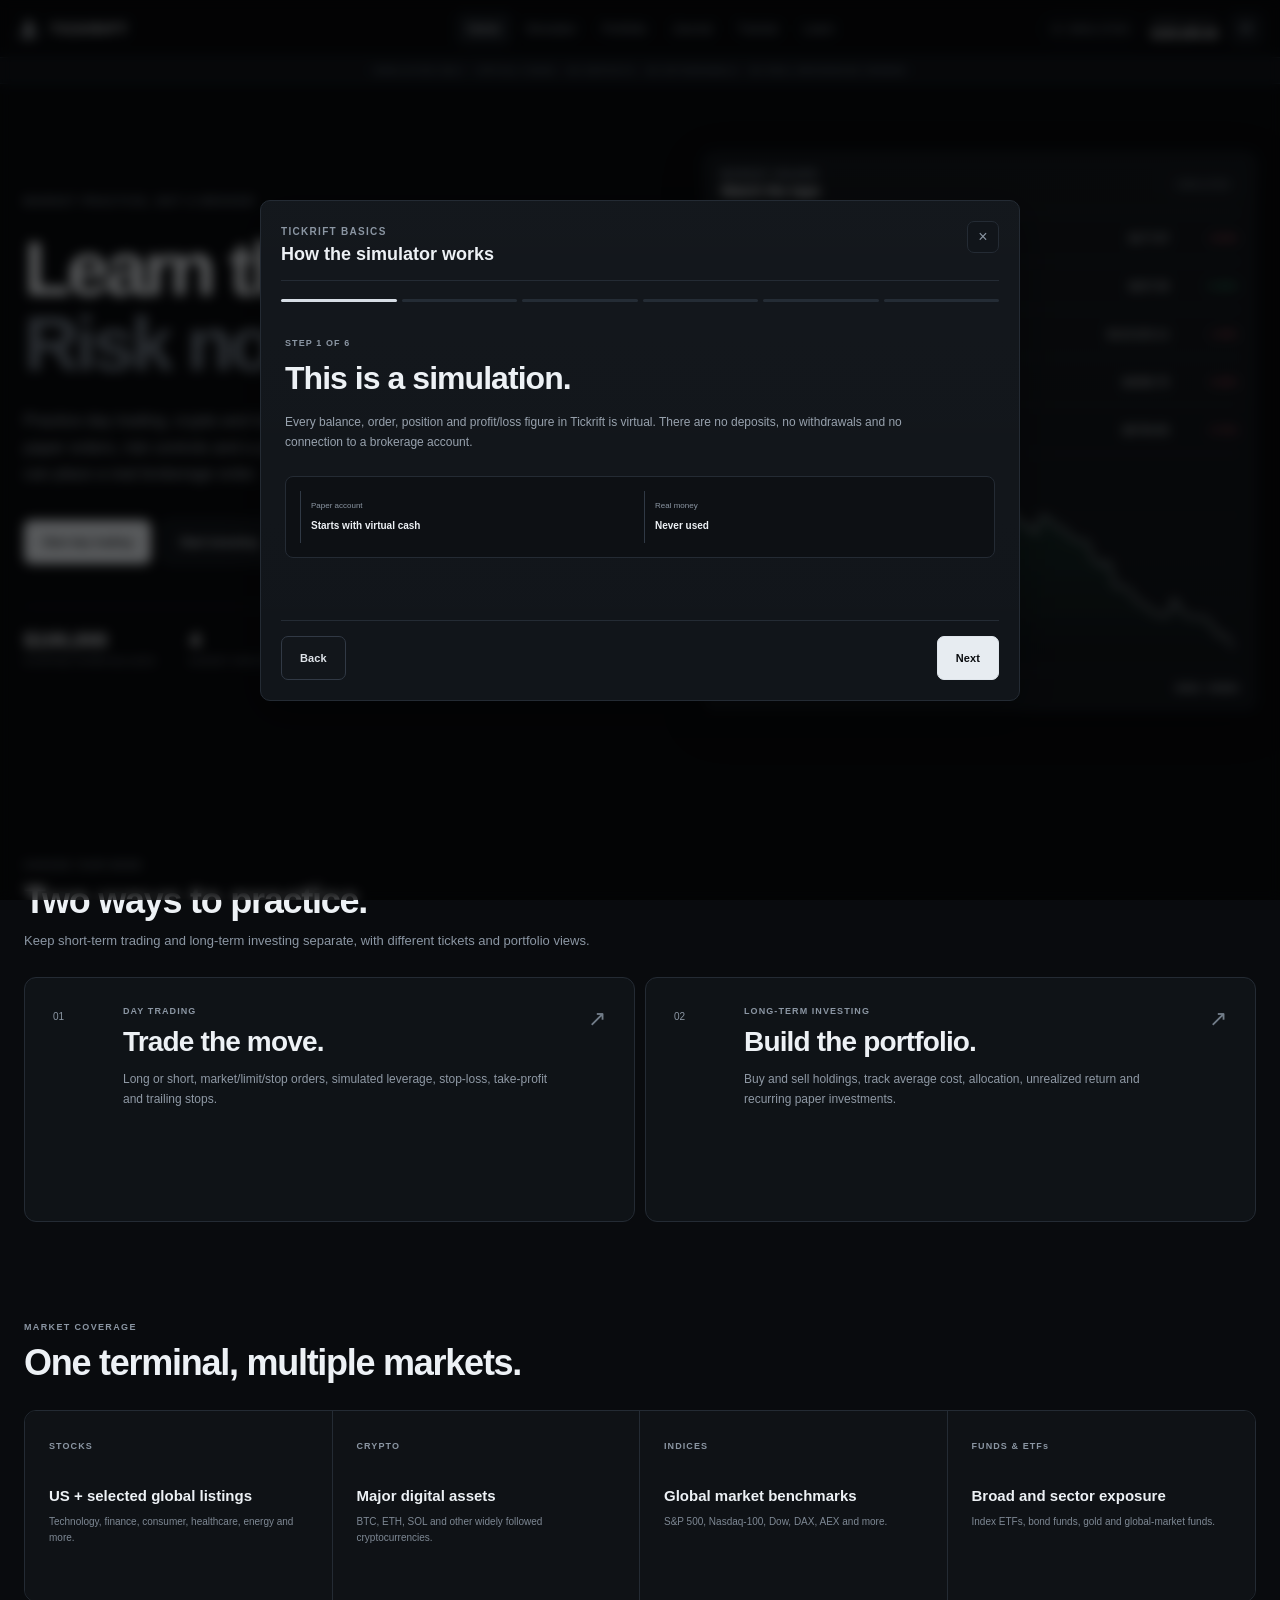
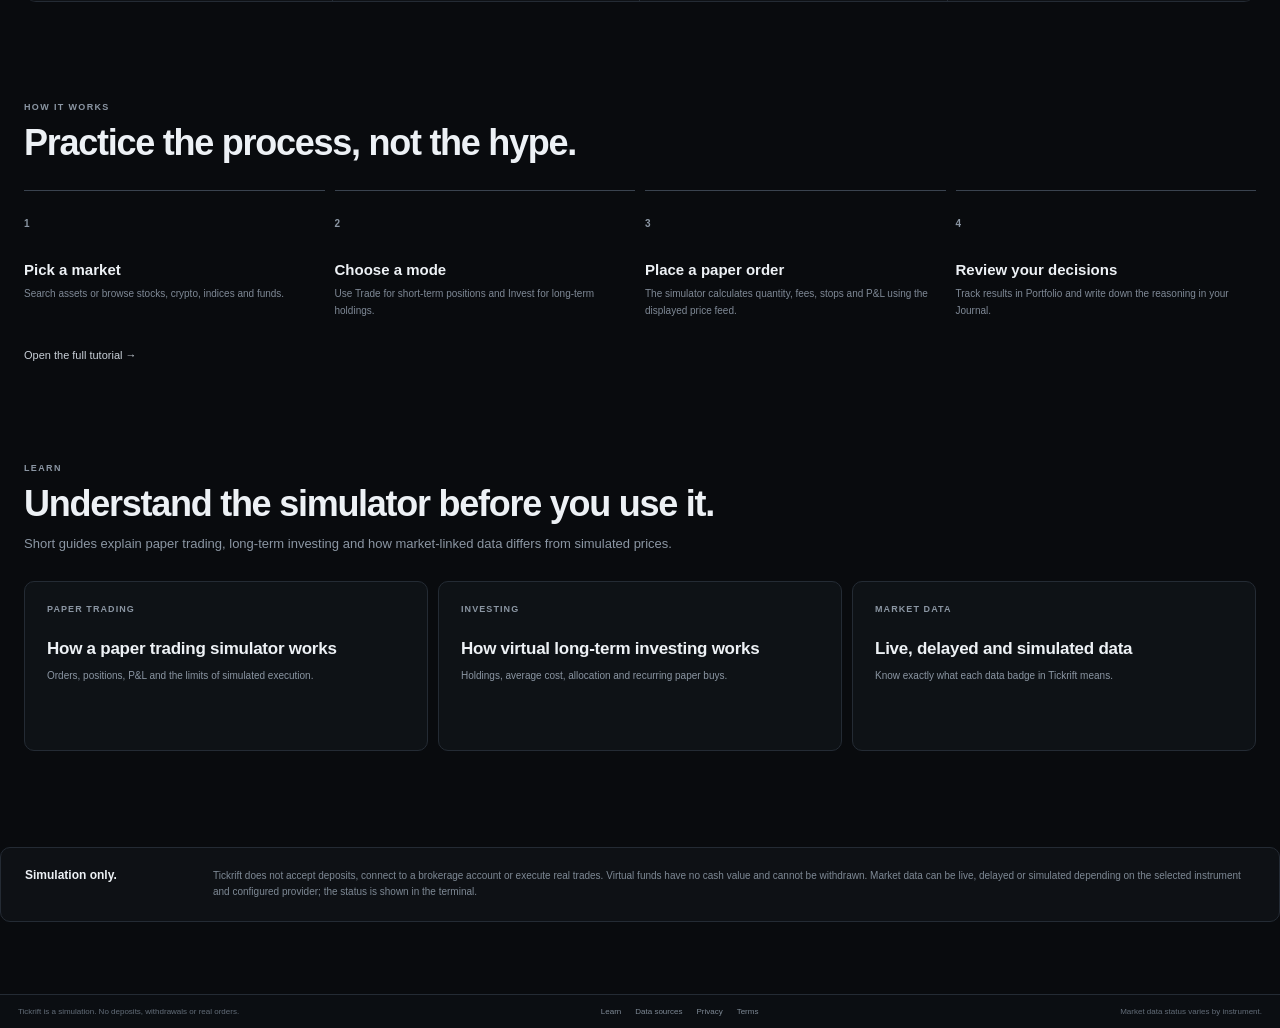
==== commit bc8e752c: "Add files via upload" ====
--- a/index.html
+++ b/index.html
@@ -4,10 +4,35 @@
   <meta charset="utf-8" />
   <meta name="viewport" content="width=device-width, initial-scale=1" />
   <meta name="color-scheme" content="dark" />
-  <meta name="theme-color" content="#0a0c0f" />
-  <title>Tickrift — Market Simulator</title>
-  <meta name="description" content="Practice short-term trading and long-term investing with simulated money and market-linked data." />
+  <meta name="theme-color" content="#090b0e" />
+  <meta name="google-site-verification" content="4eabA-bonOoRC9P33OMjlOiyw8Vg6XETesz7h0Su8x4" />
+  <meta name="robots" content="index,follow,max-image-preview:large,max-snippet:-1,max-video-preview:-1" />
+  <title>Tickrift — Free Paper Trading & Investing Simulator</title>
+  <meta name="description" content="Practice paper trading, crypto simulation and long-term investing with virtual money. Explore stocks, ETFs, indices and crypto with charts, orders, risk controls and a paper portfolio." />
+  <meta property="og:type" content="website" />
+  <meta property="og:site_name" content="Tickrift" />
+  <meta property="og:title" content="Tickrift — Paper Trading & Investing Simulator" />
+  <meta property="og:description" content="Practice market decisions with virtual money. No deposits, no withdrawals and no real brokerage orders." />
+  <meta property="og:image" content="/og-card.png" />
+  <meta property="og:url" content="" />
+  <meta name="twitter:card" content="summary_large_image" />
+  <meta name="twitter:title" content="Tickrift — Paper Trading & Investing Simulator" />
+  <meta name="twitter:description" content="A market simulator for paper trading and long-term investing with virtual money." />
+  <meta name="twitter:image" content="/og-card.png" />
+  <link rel="icon" href="/favicon.svg" type="image/svg+xml" />
+  <link rel="manifest" href="/site.webmanifest" />
   <link rel="stylesheet" href="styles.css" />
+  <script type="application/ld+json">
+  {
+    "@context":"https://schema.org",
+    "@type":"WebApplication",
+    "name":"Tickrift",
+    "applicationCategory":"FinanceApplication",
+    "operatingSystem":"Any",
+    "description":"A paper trading and investing simulator using virtual money. Tickrift does not execute real brokerage orders.",
+    "offers":{"@type":"Offer","price":"0","priceCurrency":"USD"}
+  }
+  </script>
 </head>
 <body>
   <div id="app">
@@ -22,6 +47,7 @@
         <button class="nav-link" data-view="portfolio">Portfolio</button>
         <button class="nav-link" data-view="journal">Journal</button>
         <button class="nav-link" id="tutorialNav">Tutorial</button>
+        <a class="nav-link nav-anchor" href="learn/paper-trading/">Learn</a>
       </nav>
       <div class="header-right">
         <div class="data-pill" id="globalFeedPill"><span class="data-dot"></span><span id="globalFeedLabel">SIMULATION</span></div>
@@ -30,7 +56,7 @@
       </div>
     </header>
 
-    <div class="simulation-ribbon">SIMULATED ENVIRONMENT · NO REAL MONEY · NO BROKERAGE ORDERS</div>
+    <div class="simulation-ribbon" role="status">SIMULATION ONLY · VIRTUAL FUNDS · NO DEPOSITS · NO WITHDRAWALS · NO REAL BROKERAGE ORDERS</div>
 
     <main>
       <section id="homeView" class="view active home-view">
@@ -38,7 +64,7 @@
           <div class="hero-copy">
             <div class="hero-kicker">MARKET PRACTICE, NOT A BROKER</div>
             <h1>Learn the market.<br><span>Risk nothing.</span></h1>
-            <p>Practice short-term trades or build a long-term portfolio with virtual cash. Orders, profit and loss, leverage and account balances are simulations. Nothing here can place a real trade.</p>
+            <p>Practice day trading, crypto and long-term investing with virtual cash. Use charts, paper orders, risk controls and a portfolio without depositing money. Nothing in Tickrift can place a real brokerage order.</p>
             <div class="hero-actions">
               <button class="primary-cta" id="startTradeHome">Start day trading</button>
               <button class="secondary-cta" id="startInvestHome">Start investing</button>
@@ -96,6 +122,15 @@
             <div><b>4</b><h3>Review your decisions</h3><p>Track results in Portfolio and write down the reasoning in your Journal.</p></div>
           </div>
           <button class="text-cta" id="openTutorialHome">Open the full tutorial →</button>
+        </section>
+
+        <section class="home-section page-width learn-section">
+          <div class="section-heading"><span>LEARN</span><h2>Understand the simulator before you use it.</h2><p>Short guides explain paper trading, long-term investing and how market-linked data differs from simulated prices.</p></div>
+          <div class="learn-links">
+            <a href="learn/paper-trading/"><span>Paper trading</span><strong>How a paper trading simulator works</strong><small>Orders, positions, P&amp;L and the limits of simulated execution.</small></a>
+            <a href="learn/long-term-investing/"><span>Investing</span><strong>How virtual long-term investing works</strong><small>Holdings, average cost, allocation and recurring paper buys.</small></a>
+            <a href="data-sources/"><span>Market data</span><strong>Live, delayed and simulated data</strong><small>Know exactly what each data badge in Tickrift means.</small></a>
+          </div>
         </section>
 
         <section class="legal-banner page-width">
@@ -218,7 +253,16 @@
       </section>
     </main>
 
-    <footer class="site-footer"><span>Tickrift is a simulation. No deposits, withdrawals or real orders.</span><span id="footerData">Market data status varies by instrument.</span></footer>
+    <footer class="site-footer">
+      <span>Tickrift is a simulation. No deposits, withdrawals or real orders.</span>
+      <nav class="footer-links" aria-label="Footer">
+        <a href="learn/paper-trading/">Learn</a>
+        <a href="data-sources/">Data sources</a>
+        <a href="privacy/">Privacy</a>
+        <a href="terms/">Terms</a>
+      </nav>
+      <span id="footerData">Market data status varies by instrument.</span>
+    </footer>
   </div>
 
   <div id="settingsBackdrop" class="overlay hidden">
--- a/styles.css
+++ b/styles.css
@@ -17,3 +17,135 @@
 @media(max-width:880px){.site-header{grid-template-columns:1fr auto}.site-nav{display:none}.data-pill{display:none}.simulation-ribbon{font-size:7px}.page-width{padding-left:14px;padding-right:14px}.home-hero{display:block;min-height:0;padding-top:48px}.hero-terminal{margin-top:42px;min-height:470px}.mode-cards{grid-template-columns:1fr}.coverage-grid,.how-grid{grid-template-columns:1fr 1fr}.terminal-view.active{display:block}.market-sidebar{min-height:360px;max-height:480px;margin-bottom:7px}.terminal-main{display:block}.instrument-bar,.chart-panel,.activity-panel{margin-bottom:7px}.chart-panel{height:610px}.ticket-sidebar{display:block}.ticket-sidebar>*{margin-bottom:7px}.kpi-grid{grid-template-columns:1fr 1fr}.portfolio-grid,.journal-grid{grid-template-columns:1fr}.site-footer{height:auto;min-height:42px;padding:7px 12px;display:grid;gap:3px}.legal-banner{grid-template-columns:1fr;gap:8px}.page-title-row{align-items:start}.page-value{display:none}}
 @media(max-width:560px){.hero-copy h1{font-size:50px}.hero-actions,.depleted-actions{display:grid}.hero-facts{gap:16px;flex-wrap:wrap}.coverage-grid,.how-grid{grid-template-columns:1fr}.coverage-grid>div{border-right:0}.mode-card{grid-template-columns:34px 1fr auto;padding:20px}.mode-card h3{font-size:23px}.header-right .icon-button{width:30px;height:30px}.brand-word{font-size:12px}.home-hero{padding-top:34px}.hero-terminal{padding:12px}.kpi-grid{grid-template-columns:1fr}.allocation-body{grid-template-columns:1fr;justify-items:center}.two-fields{grid-template-columns:1fr}.tutorial-example{grid-template-columns:1fr}.tutorial-content h3{font-size:25px}}
 .site-footer a{color:#8994a1;text-decoration:none}.site-footer a:hover{color:#d8dee6;text-decoration:underline}
+
+/* ===== Tickrift launch layout & polish ===== */
+html{scroll-behavior:smooth}
+body{font-feature-settings:"tnum" 1,"ss01" 1;text-rendering:optimizeLegibility}
+button,a,input,select,textarea{touch-action:manipulation}
+a{color:inherit}
+.nav-anchor{text-decoration:none;display:flex;align-items:center}
+.learn-links{display:grid;grid-template-columns:repeat(3,1fr);gap:10px}
+.learn-links a{min-height:170px;padding:22px;border:1px solid var(--line);border-radius:10px;background:#0e1216;text-decoration:none;display:flex;flex-direction:column;transition:border-color .15s ease,background .15s ease,transform .15s ease}
+.learn-links a:hover{border-color:#394451;background:#12171d;transform:translateY(-1px)}
+.learn-links span{font-size:9px;letter-spacing:.12em;text-transform:uppercase;color:var(--muted);font-weight:800}
+.learn-links strong{font-size:17px;line-height:1.25;margin:24px 0 9px;letter-spacing:-.015em}
+.learn-links small{font-size:10px;line-height:1.6;color:var(--muted)}
+
+/* A desktop trading terminal should behave like a terminal: one viewport, internal scroll areas. */
+@media(min-width:881px){
+  body.terminal-active{overflow:hidden}
+  body.terminal-active .site-footer{display:none}
+  .terminal-view.active{
+    height:calc(100dvh - var(--header) - var(--ribbon));
+    min-height:0;
+    overflow:hidden;
+    grid-template-columns:220px minmax(560px,1fr) 304px;
+    grid-template-rows:minmax(0,1fr);
+    padding:6px;
+    gap:6px;
+  }
+  .market-sidebar{height:100%;min-height:0}
+  .terminal-main{
+    height:100%;
+    min-height:0;
+    grid-template-rows:68px minmax(250px,1fr) 196px;
+    gap:6px;
+  }
+  .instrument-bar{min-height:0}
+  .chart-panel{min-height:0;grid-template-rows:37px 29px minmax(0,1fr)}
+  .chart-toolbar,.indicator-toolbar{padding-left:8px;padding-right:8px}
+  .timeframes button,.chart-actions button,.indicator-toolbar button{height:23px;padding:0 7px}
+  .chart-actions select{height:25px}
+  .activity-panel{height:196px;min-height:0}
+  .activity-tabs{height:34px}
+  .activity-tabs button{height:25px}
+  .activity-content{height:160px;min-height:0;overflow:auto}
+  .data-table th,.data-table td{padding:7px 9px}
+  .ticket-sidebar{height:100%;min-height:0;overflow:auto;align-content:start;padding-right:1px;scrollbar-width:thin}
+  .paper-card,.order-card,.market-stats{padding:11px}
+  .paper-equity{font-size:22px;margin:10px 0 9px}
+  .paper-stats{gap:8px}
+  .buying-power-line{margin-top:9px;padding-top:8px}
+  .mode-switch{margin-bottom:8px}
+  .mode-switch button{height:36px}
+  .ticket-body{gap:7px}
+  .field{gap:4px}
+  .field input,.field select,.money-input{height:31px}
+  .quick-amounts button{height:25px}
+  .risk-box{gap:5px}
+  .risk-box>div{min-height:31px;padding:4px 6px}
+  .preview-list{padding-top:6px;gap:4px}
+  .order-submit{height:35px}
+  .market-stats{margin-bottom:2px}
+}
+
+/* Make the order/position dock visually obvious without making the chart dominate the screen. */
+.activity-panel{border-color:#2b333d;background:#0d1115}
+.activity-tabs{background:#10151a}
+.activity-tabs button.active{box-shadow:inset 0 -1px 0 #dce2e8;background:#171d24}
+.row-action{min-width:52px;font-weight:700}
+.row-action:hover{background:#1d242c}
+.chart-stage{isolation:isolate}
+.chart-stage::after{content:"";position:absolute;inset:0;pointer-events:none;box-shadow:inset 0 0 0 1px rgba(255,255,255,.012)}
+.source-badge{white-space:nowrap}
+
+/* Smaller screens keep the terminal usable rather than squeezing three columns beyond readability. */
+@media(min-width:881px) and (max-width:1180px){
+  .terminal-view.active{grid-template-columns:196px minmax(500px,1fr) 278px}
+  .ohlc-mini span:last-child{display:none}
+  .indicator-toolbar button{padding:0 5px}
+  .ticket-sidebar{font-size:95%}
+}
+@media(max-height:760px) and (min-width:881px){
+  .terminal-main{grid-template-rows:60px minmax(220px,1fr) 172px}
+  .activity-panel{height:172px}
+  .activity-content{height:138px}
+  .instrument-name{display:none}
+  .paper-stats{grid-template-columns:1fr 1fr}
+  .market-stats{display:none}
+}
+
+.site-footer{gap:20px}
+.footer-links{display:flex;align-items:center;gap:14px;margin-left:auto;margin-right:auto}
+.footer-links a{color:#7e8995;text-decoration:none}
+.footer-links a:hover{color:#d9e0e7}
+
+@media(max-width:880px){
+  body.terminal-active{overflow:auto}
+  .learn-links{grid-template-columns:1fr}
+  .footer-links{order:3;width:100%;justify-content:flex-start;flex-wrap:wrap;margin:4px 0 0}
+  .site-footer{display:flex;flex-wrap:wrap}
+}
+
+/* ===== Static launch pages ===== */
+.content-shell{max-width:980px;margin:0 auto;padding:64px 24px 90px}
+.content-top{display:flex;align-items:center;justify-content:space-between;margin-bottom:56px}
+.content-brand{display:flex;align-items:center;gap:10px;text-decoration:none;font-weight:850;letter-spacing:.12em;font-size:14px}
+.content-nav{display:flex;gap:18px;align-items:center}
+.content-nav a{font-size:11px;color:var(--muted);text-decoration:none}
+.content-nav a:hover{color:var(--text)}
+.content-hero{padding-bottom:42px;border-bottom:1px solid var(--line)}
+.content-hero .eyebrow{font-size:10px;letter-spacing:.14em;text-transform:uppercase;color:var(--muted);font-weight:800}
+.content-hero h1{font-size:clamp(42px,6vw,70px);line-height:1;letter-spacing:-.045em;margin:14px 0 18px;max-width:880px}
+.content-hero p{font-size:16px;line-height:1.7;color:#9aa4af;max-width:760px;margin:0}
+.content-note{margin-top:24px;border:1px solid var(--line);border-radius:10px;background:#0f1317;padding:16px 18px;font-size:11px;line-height:1.65;color:#a8b1bb}
+.content-section{padding:42px 0;border-bottom:1px solid var(--line)}
+.content-section h2{font-size:27px;letter-spacing:-.025em;margin:0 0 16px}
+.content-section h3{font-size:16px;margin:24px 0 9px}
+.content-section p,.content-section li{font-size:13px;line-height:1.75;color:#9aa4af}
+.content-section p{margin:0 0 14px}
+.content-section ul{margin:10px 0 0;padding-left:20px}
+.content-section strong{color:#e3e8ed}
+.content-grid{display:grid;grid-template-columns:repeat(2,1fr);gap:10px;margin-top:18px}
+.content-card{border:1px solid var(--line);border-radius:10px;background:#0e1216;padding:18px}
+.content-card span{font-size:9px;color:var(--muted);letter-spacing:.12em;text-transform:uppercase;font-weight:800}
+.content-card strong{display:block;margin:10px 0 6px;font-size:14px}
+.content-card p{font-size:11px;margin:0}
+.content-cta{display:flex;gap:9px;margin-top:24px}
+.content-footer{display:flex;justify-content:space-between;gap:20px;flex-wrap:wrap;padding-top:28px;font-size:9px;color:#68727d}
+.content-footer nav{display:flex;gap:14px;flex-wrap:wrap}
+.content-footer a{color:#7e8995;text-decoration:none}
+.content-footer a:hover{color:#dbe1e7}
+.code-inline{font-family:ui-monospace,SFMono-Regular,Menlo,monospace;font-size:.94em;background:#151b22;border:1px solid var(--line);padding:1px 5px;border-radius:4px;color:#dce2e8}
+@media(max-width:680px){.content-shell{padding:36px 16px 70px}.content-top{margin-bottom:38px}.content-nav{gap:10px}.content-grid{grid-template-columns:1fr}.content-hero h1{font-size:42px}.content-hero p{font-size:14px}}
+\n\n/* Launch QA: keep controls usable in narrow desktop windows without forcing page scroll. */\n@media(min-width:881px){\n  .chart-toolbar{overflow-x:auto;scrollbar-width:thin;gap:8px}\n  .timeframes,.chart-actions{flex:0 0 auto}\n}\n@media(min-width:881px) and (max-width:1180px){\n  .terminal-view.active{grid-template-columns:170px minmax(380px,1fr) 255px}\n  .market-sidebar .sidebar-title-row{padding-left:10px;padding-right:10px}\n  .market-sidebar .asset-row{padding-left:8px;padding-right:8px}\n  .market-sidebar .asset-row small{max-width:95px}\n  .market-sidebar .asset-tabs{padding-left:6px;padding-right:6px}\n  .market-sidebar .asset-tabs button{font-size:7px;padding:0 2px}\n  .ticket-sidebar{font-size:92%}\n}\n@media(max-width:880px){\n  .chart-panel{height:min(480px,62vh)}\n}\n
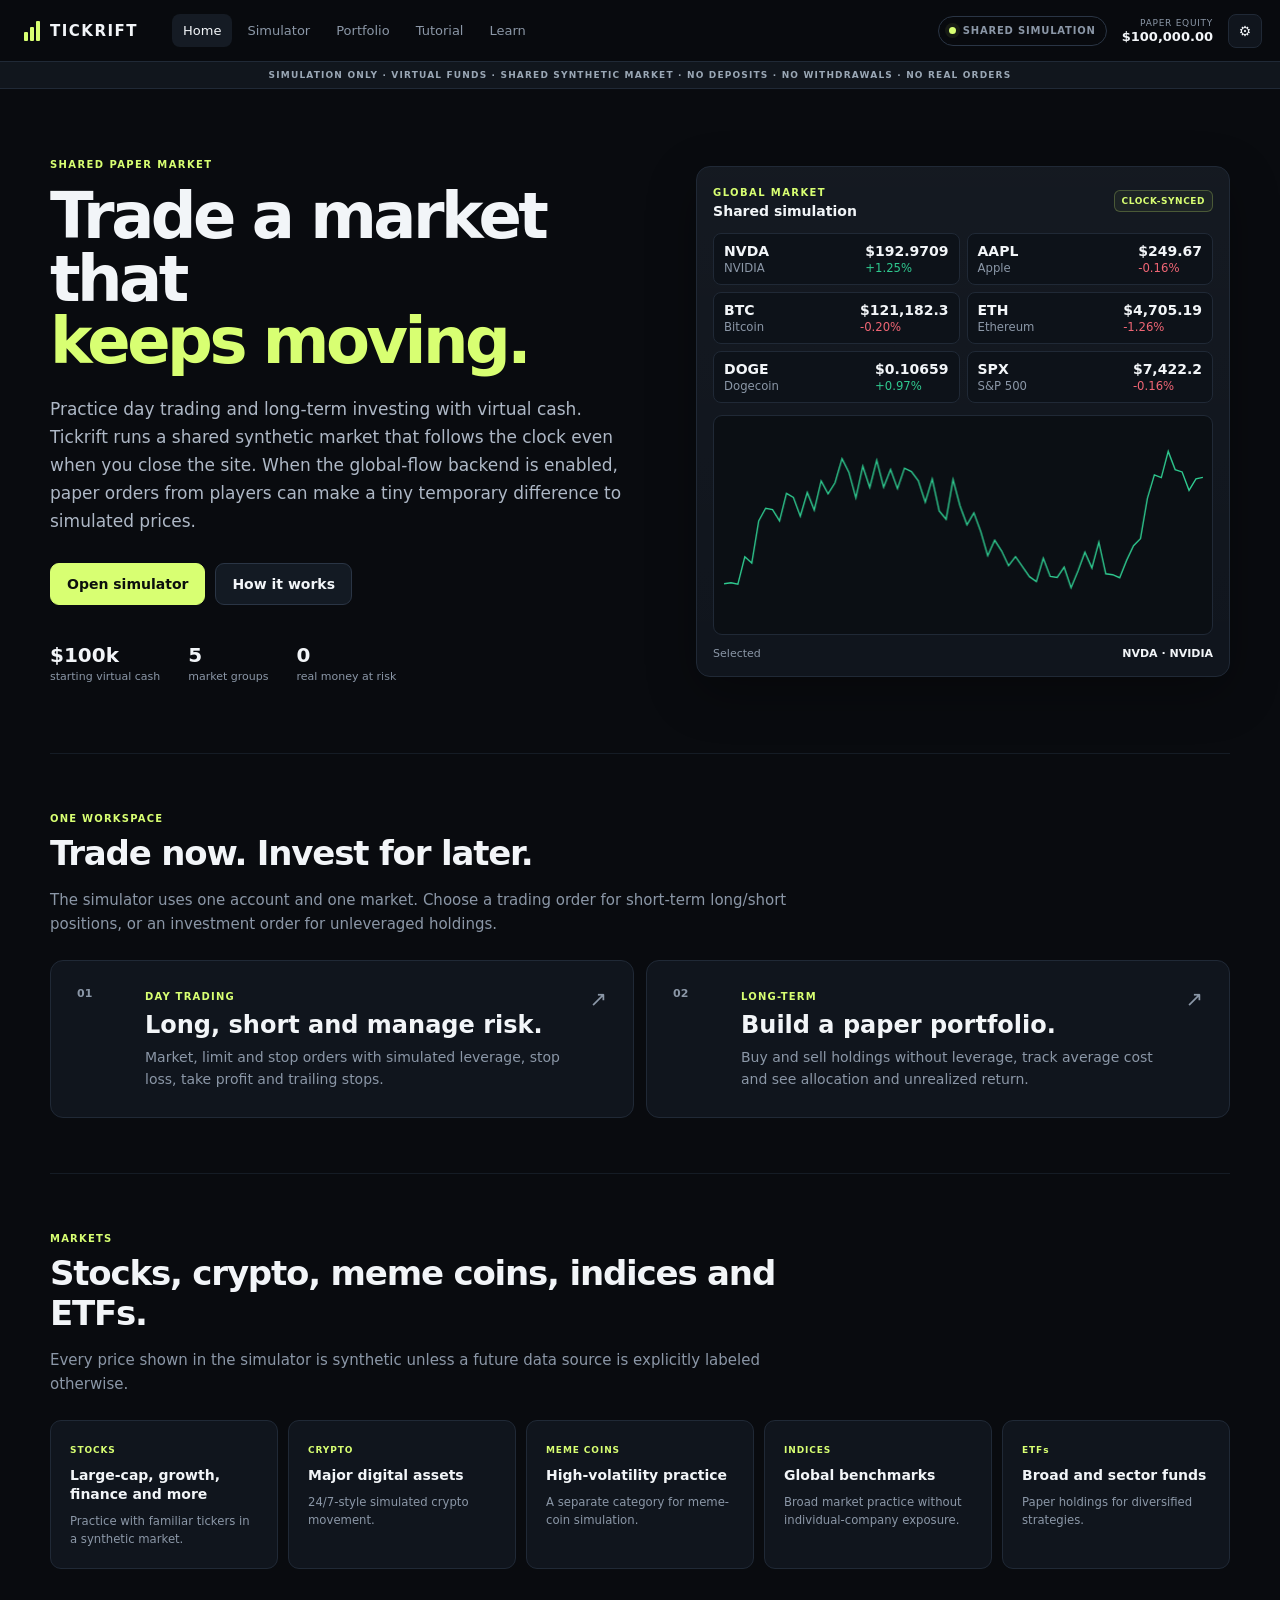
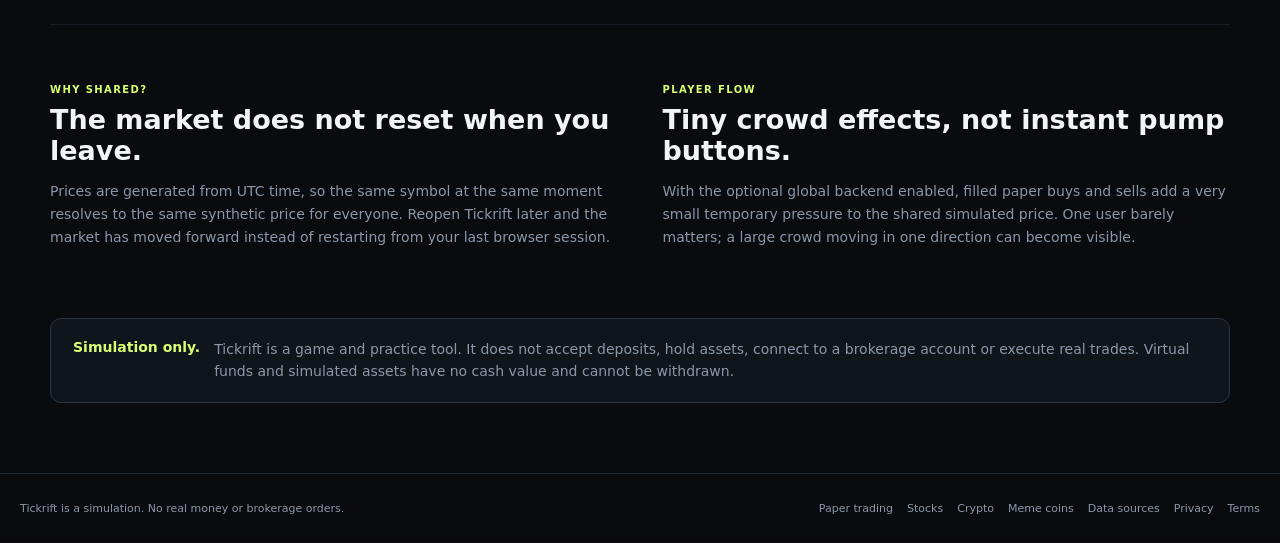
==== commit ad04e051: "Add files via upload" ====
--- a/index.html
+++ b/index.html
@@ -1,27 +1,27 @@
 <!doctype html>
 <html lang="en">
 <head>
-  <meta charset="utf-8" />
-  <meta name="viewport" content="width=device-width, initial-scale=1" />
-  <meta name="color-scheme" content="dark" />
-  <meta name="theme-color" content="#090b0e" />
-  <meta name="google-site-verification" content="4eabA-bonOoRC9P33OMjlOiyw8Vg6XETesz7h0Su8x4" />
-  <meta name="robots" content="index,follow,max-image-preview:large,max-snippet:-1,max-video-preview:-1" />
-  <title>Tickrift — Free Paper Trading & Investing Simulator</title>
-  <meta name="description" content="Practice paper trading, crypto simulation and long-term investing with virtual money. Explore stocks, ETFs, indices and crypto with charts, orders, risk controls and a paper portfolio." />
-  <meta property="og:type" content="website" />
-  <meta property="og:site_name" content="Tickrift" />
-  <meta property="og:title" content="Tickrift — Paper Trading & Investing Simulator" />
-  <meta property="og:description" content="Practice market decisions with virtual money. No deposits, no withdrawals and no real brokerage orders." />
-  <meta property="og:image" content="/og-card.png" />
-  <meta property="og:url" content="" />
-  <meta name="twitter:card" content="summary_large_image" />
-  <meta name="twitter:title" content="Tickrift — Paper Trading & Investing Simulator" />
-  <meta name="twitter:description" content="A market simulator for paper trading and long-term investing with virtual money." />
-  <meta name="twitter:image" content="/og-card.png" />
-  <link rel="icon" href="/favicon.svg" type="image/svg+xml" />
-  <link rel="manifest" href="/site.webmanifest" />
-  <link rel="stylesheet" href="styles.css" />
+  <meta charset="utf-8">
+  <meta name="viewport" content="width=device-width, initial-scale=1">
+  <meta name="color-scheme" content="dark">
+  <meta name="theme-color" content="#090b0f">
+  <meta name="google-site-verification" content="4eabA-bonOoRC9P33OMjlOiyw8Vg6XETesz7h0Su8x4">
+  <meta name="robots" content="index,follow,max-image-preview:large,max-snippet:-1,max-video-preview:-1">
+  <title>Tickrift — Free Paper Trading, Stock & Crypto Simulator</title>
+  <meta name="description" content="Practice day trading, stock investing, crypto and meme coins with virtual money in a shared simulated market. No deposits, no withdrawals and no real brokerage orders.">
+  <meta property="og:type" content="website">
+  <meta property="og:site_name" content="Tickrift">
+  <meta property="og:title" content="Tickrift — Paper Trading & Market Simulator">
+  <meta property="og:description" content="A shared simulated market for stocks, crypto, meme coins, indices and ETFs. Practice with virtual money only.">
+  <meta property="og:image" content="/og-card.png">
+  <meta name="twitter:card" content="summary_large_image">
+  <meta name="twitter:title" content="Tickrift — Paper Trading & Market Simulator">
+  <meta name="twitter:description" content="Practice trading and investing with virtual money in a shared simulated market.">
+  <meta name="twitter:image" content="/og-card.png">
+  <link rel="icon" href="/favicon.svg" type="image/svg+xml">
+  <link rel="manifest" href="/site.webmanifest">
+  <link rel="canonical" href="/">
+  <link rel="stylesheet" href="/styles.css">
   <script type="application/ld+json">
   {
     "@context":"https://schema.org",
@@ -29,7 +29,7 @@
     "name":"Tickrift",
     "applicationCategory":"FinanceApplication",
     "operatingSystem":"Any",
-    "description":"A paper trading and investing simulator using virtual money. Tickrift does not execute real brokerage orders.",
+    "description":"A virtual-money paper trading and investing simulator with a shared simulated market. Tickrift does not execute real brokerage orders.",
     "offers":{"@type":"Offer","price":"0","priceCurrency":"USD"}
   }
   </script>
@@ -38,49 +38,44 @@
   <div id="app">
     <header class="site-header">
       <button class="brand" data-view="home" aria-label="Tickrift home">
-        <span class="brand-glyph" aria-hidden="true"><i></i><i></i><i></i></span>
-        <span class="brand-word">TICKRIFT</span>
+        <span class="brand-mark" aria-hidden="true"><i></i><i></i><i></i></span>
+        <span>TICKRIFT</span>
       </button>
       <nav class="site-nav" aria-label="Primary navigation">
         <button class="nav-link active" data-view="home">Home</button>
         <button class="nav-link" data-view="terminal">Simulator</button>
         <button class="nav-link" data-view="portfolio">Portfolio</button>
-        <button class="nav-link" data-view="journal">Journal</button>
         <button class="nav-link" id="tutorialNav">Tutorial</button>
-        <a class="nav-link nav-anchor" href="learn/paper-trading/">Learn</a>
+        <a class="nav-link anchor" href="/learn/paper-trading/">Learn</a>
       </nav>
       <div class="header-right">
-        <div class="data-pill" id="globalFeedPill"><span class="data-dot"></span><span id="globalFeedLabel">SIMULATION</span></div>
+        <div class="status-pill"><span class="status-dot" id="globalStatusDot"></span><span id="globalStatus">SHARED SIMULATION</span></div>
         <div class="header-equity"><span>Paper equity</span><strong id="headerEquity">$100,000.00</strong></div>
-        <button class="icon-button" id="settingsButton" aria-label="Open settings">⚙</button>
+        <button class="icon-button" id="settingsButton" aria-label="Settings">⚙</button>
       </div>
     </header>
 
-    <div class="simulation-ribbon" role="status">SIMULATION ONLY · VIRTUAL FUNDS · NO DEPOSITS · NO WITHDRAWALS · NO REAL BROKERAGE ORDERS</div>
+    <div class="simulation-ribbon">SIMULATION ONLY · VIRTUAL FUNDS · SHARED SYNTHETIC MARKET · NO DEPOSITS · NO WITHDRAWALS · NO REAL ORDERS</div>
 
     <main>
       <section id="homeView" class="view active home-view">
         <div class="home-hero page-width">
           <div class="hero-copy">
-            <div class="hero-kicker">MARKET PRACTICE, NOT A BROKER</div>
-            <h1>Learn the market.<br><span>Risk nothing.</span></h1>
-            <p>Practice day trading, crypto and long-term investing with virtual cash. Use charts, paper orders, risk controls and a portfolio without depositing money. Nothing in Tickrift can place a real brokerage order.</p>
+            <div class="eyebrow">SHARED PAPER MARKET</div>
+            <h1>Trade a market that<br><span>keeps moving.</span></h1>
+            <p>Practice day trading and long-term investing with virtual cash. Tickrift runs a shared synthetic market that follows the clock even when you close the site. When the global-flow backend is enabled, paper orders from players can make a tiny temporary difference to simulated prices.</p>
             <div class="hero-actions">
-              <button class="primary-cta" id="startTradeHome">Start day trading</button>
-              <button class="secondary-cta" id="startInvestHome">Start investing</button>
+              <button class="primary-cta" id="startTrading">Open simulator</button>
+              <button class="secondary-cta" id="openTutorialHome">How it works</button>
             </div>
             <div class="hero-facts">
-              <div><strong>$100,000</strong><span>starting paper balance</span></div>
-              <div><strong>4</strong><span>market groups</span></div>
+              <div><strong>$100k</strong><span>starting virtual cash</span></div>
+              <div><strong>5</strong><span>market groups</span></div>
               <div><strong>0</strong><span>real money at risk</span></div>
             </div>
           </div>
-
           <div class="hero-terminal panel">
-            <div class="hero-terminal-head">
-              <div><span class="micro-label">MARKET BOARD</span><strong>Watch the tape</strong></div>
-              <span class="data-chip" id="heroDataChip">SIMULATED</span>
-            </div>
+            <div class="hero-terminal-head"><div><span class="micro-label">GLOBAL MARKET</span><strong id="heroMarketTitle">Shared simulation</strong></div><span class="source-badge shared" id="heroSourceBadge">CLOCK-SYNCED</span></div>
             <div class="hero-market-list" id="heroMarketList"></div>
             <div class="hero-chart-wrap"><canvas id="heroChart"></canvas></div>
             <div class="hero-terminal-foot"><span>Selected</span><strong id="heroSelected">NVDA · NVIDIA</strong></div>
@@ -88,76 +83,51 @@
         </div>
 
         <section class="home-section page-width">
-          <div class="section-heading"><span>CHOOSE YOUR MODE</span><h2>Two ways to practice.</h2><p>Keep short-term trading and long-term investing separate, with different tickets and portfolio views.</p></div>
+          <div class="section-heading"><span>ONE WORKSPACE</span><h2>Trade now. Invest for later.</h2><p>The simulator uses one account and one market. Choose a trading order for short-term long/short positions, or an investment order for unleveraged holdings.</p></div>
           <div class="mode-cards">
-            <button class="mode-card" id="modeCardTrade">
-              <div class="mode-number">01</div>
-              <div><div class="mode-label">DAY TRADING</div><h3>Trade the move.</h3><p>Long or short, market/limit/stop orders, simulated leverage, stop-loss, take-profit and trailing stops.</p></div>
-              <span class="mode-arrow">↗</span>
-            </button>
-            <button class="mode-card" id="modeCardInvest">
-              <div class="mode-number">02</div>
-              <div><div class="mode-label">LONG-TERM INVESTING</div><h3>Build the portfolio.</h3><p>Buy and sell holdings, track average cost, allocation, unrealized return and recurring paper investments.</p></div>
-              <span class="mode-arrow">↗</span>
-            </button>
-          </div>
-        </section>
-
-        <section class="home-section page-width market-coverage">
-          <div class="section-heading"><span>MARKET COVERAGE</span><h2>One terminal, multiple markets.</h2></div>
+            <button class="mode-card" data-start-mode="trade"><b>01</b><div><span>DAY TRADING</span><h3>Long, short and manage risk.</h3><p>Market, limit and stop orders with simulated leverage, stop loss, take profit and trailing stops.</p></div><em>↗</em></button>
+            <button class="mode-card" data-start-mode="invest"><b>02</b><div><span>LONG-TERM</span><h3>Build a paper portfolio.</h3><p>Buy and sell holdings without leverage, track average cost and see allocation and unrealized return.</p></div><em>↗</em></button>
+          </div>
+        </section>
+
+        <section class="home-section page-width">
+          <div class="section-heading"><span>MARKETS</span><h2>Stocks, crypto, meme coins, indices and ETFs.</h2><p>Every price shown in the simulator is synthetic unless a future data source is explicitly labeled otherwise.</p></div>
           <div class="coverage-grid">
-            <div><span>STOCKS</span><strong>US + selected global listings</strong><p>Technology, finance, consumer, healthcare, energy and more.</p></div>
-            <div><span>CRYPTO</span><strong>Major digital assets</strong><p>BTC, ETH, SOL and other widely followed cryptocurrencies.</p></div>
-            <div><span>INDICES</span><strong>Global market benchmarks</strong><p>S&amp;P 500, Nasdaq-100, Dow, DAX, AEX and more.</p></div>
-            <div><span>FUNDS & ETFs</span><strong>Broad and sector exposure</strong><p>Index ETFs, bond funds, gold and global-market funds.</p></div>
-          </div>
-        </section>
-
-        <section class="home-section page-width how-section">
-          <div class="section-heading"><span>HOW IT WORKS</span><h2>Practice the process, not the hype.</h2></div>
-          <div class="how-grid">
-            <div><b>1</b><h3>Pick a market</h3><p>Search assets or browse stocks, crypto, indices and funds.</p></div>
-            <div><b>2</b><h3>Choose a mode</h3><p>Use Trade for short-term positions and Invest for long-term holdings.</p></div>
-            <div><b>3</b><h3>Place a paper order</h3><p>The simulator calculates quantity, fees, stops and P&amp;L using the displayed price feed.</p></div>
-            <div><b>4</b><h3>Review your decisions</h3><p>Track results in Portfolio and write down the reasoning in your Journal.</p></div>
-          </div>
-          <button class="text-cta" id="openTutorialHome">Open the full tutorial →</button>
-        </section>
-
-        <section class="home-section page-width learn-section">
-          <div class="section-heading"><span>LEARN</span><h2>Understand the simulator before you use it.</h2><p>Short guides explain paper trading, long-term investing and how market-linked data differs from simulated prices.</p></div>
-          <div class="learn-links">
-            <a href="learn/paper-trading/"><span>Paper trading</span><strong>How a paper trading simulator works</strong><small>Orders, positions, P&amp;L and the limits of simulated execution.</small></a>
-            <a href="learn/long-term-investing/"><span>Investing</span><strong>How virtual long-term investing works</strong><small>Holdings, average cost, allocation and recurring paper buys.</small></a>
-            <a href="data-sources/"><span>Market data</span><strong>Live, delayed and simulated data</strong><small>Know exactly what each data badge in Tickrift means.</small></a>
-          </div>
-        </section>
-
-        <section class="legal-banner page-width">
-          <strong>Simulation only.</strong>
-          <p>Tickrift does not accept deposits, connect to a brokerage account or execute real trades. Virtual funds have no cash value and cannot be withdrawn. Market data can be live, delayed or simulated depending on the selected instrument and configured provider; the status is shown in the terminal.</p>
-        </section>
+            <a href="/learn/stock-market-simulator/"><span>STOCKS</span><strong>Large-cap, growth, finance and more</strong><small>Practice with familiar tickers in a synthetic market.</small></a>
+            <a href="/learn/crypto-trading-simulator/"><span>CRYPTO</span><strong>Major digital assets</strong><small>24/7-style simulated crypto movement.</small></a>
+            <a href="/learn/meme-coin-simulator/"><span>MEME COINS</span><strong>High-volatility practice</strong><small>A separate category for meme-coin simulation.</small></a>
+            <div><span>INDICES</span><strong>Global benchmarks</strong><small>Broad market practice without individual-company exposure.</small></div>
+            <div><span>ETFs</span><strong>Broad and sector funds</strong><small>Paper holdings for diversified strategies.</small></div>
+          </div>
+        </section>
+
+        <section class="home-section page-width split-info">
+          <div><span class="micro-label">WHY SHARED?</span><h2>The market does not reset when you leave.</h2><p>Prices are generated from UTC time, so the same symbol at the same moment resolves to the same synthetic price for everyone. Reopen Tickrift later and the market has moved forward instead of restarting from your last browser session.</p></div>
+          <div><span class="micro-label">PLAYER FLOW</span><h2>Tiny crowd effects, not instant pump buttons.</h2><p>With the optional global backend enabled, filled paper buys and sells add a very small temporary pressure to the shared simulated price. One user barely matters; a large crowd moving in one direction can become visible.</p></div>
+        </section>
+
+        <section class="legal-banner page-width"><strong>Simulation only.</strong><p>Tickrift is a game and practice tool. It does not accept deposits, hold assets, connect to a brokerage account or execute real trades. Virtual funds and simulated assets have no cash value and cannot be withdrawn.</p></section>
       </section>
 
       <section id="terminalView" class="view terminal-view">
         <aside class="market-sidebar panel">
-          <div class="sidebar-title-row"><div><span class="micro-label">MARKETS</span><h2>Instruments</h2></div><button id="watchlistOnly" class="star-button" title="Show watchlist only">★</button></div>
-          <label class="search-input"><span>⌕</span><input id="assetSearch" type="search" placeholder="Search ticker or name" autocomplete="off" /></label>
+          <div class="sidebar-title-row"><div><span class="micro-label">MARKETS</span><h2>Instruments</h2></div><button id="watchlistOnly" class="star-button" title="Watchlist only">★</button></div>
+          <label class="search-input"><span>⌕</span><input id="assetSearch" type="search" placeholder="Search ticker or name" autocomplete="off"></label>
           <div class="asset-tabs" id="assetTabs">
             <button class="active" data-category="stocks">Stocks</button>
             <button data-category="crypto">Crypto</button>
+            <button data-category="memecoins">Meme</button>
             <button data-category="indices">Indices</button>
-            <button data-category="funds">Funds</button>
-          </div>
-          <div class="asset-list" id="watchlist"></div>
-          <div class="sidebar-footer"><span id="assetCount">0 instruments</span><span>★ watchlist</span></div>
+            <button data-category="etfs">ETFs</button>
+          </div>
+          <div id="assetList" class="asset-list"></div>
         </aside>
 
-        <section class="terminal-main">
+        <section class="terminal-center">
           <section class="instrument-bar panel">
             <div class="instrument-id">
               <button id="favoriteAsset" class="favorite-button" title="Add to watchlist">☆</button>
-              <div><div class="symbol-line"><strong id="symbolLabel">NVDA</strong><span id="assetTypeBadge">STOCK</span><span class="source-badge demo" id="sourceBadge">SIMULATED</span></div><div class="instrument-name" id="nameLabel">NVIDIA</div><div class="instrument-sub"><span id="exchangeLabel">NASDAQ</span><span>·</span><span id="currencyLabel">USD</span><span>·</span><span id="marketStateLabel">Market status unavailable</span></div></div>
+              <div><div class="symbol-line"><strong id="symbolLabel">NVDA</strong><span id="assetTypeBadge">STOCK</span><span class="source-badge shared" id="sourceBadge">SHARED SIM</span></div><div class="instrument-name" id="nameLabel">NVIDIA</div><div class="instrument-sub"><span id="exchangeLabel">NASDAQ</span><span>·</span><span id="marketStateLabel">Synthetic market</span></div></div>
             </div>
             <div class="instrument-price"><div><strong id="priceLabel">$0.00</strong><span id="changeLabel">0.00%</span></div><div class="ohlc-mini"><span>O <b id="openLabel">—</b></span><span>H <b id="highLabel">—</b></span><span>L <b id="lowLabel">—</b></span><span>Vol <b id="volumeLabel">—</b></span></div></div>
           </section>
@@ -165,26 +135,24 @@
           <section class="chart-panel panel">
             <div class="chart-toolbar">
               <div class="timeframes" id="timeframes">
-                <button data-tf="1m">1m</button><button class="active" data-tf="5m">5m</button><button data-tf="15m">15m</button><button data-tf="1h">1h</button><button data-tf="4h">4h</button><button data-tf="1D">1D</button><button data-tf="1W">1W</button>
+                <button data-tf="1m">1m</button><button class="active" data-tf="5m">5m</button><button data-tf="15m">15m</button><button data-tf="30m">30m</button><button data-tf="1h">1h</button><button data-tf="2h">2h</button><button data-tf="4h">4h</button><button data-tf="1D">1D</button><button data-tf="1W">1W</button>
               </div>
               <div class="chart-actions">
                 <select id="chartType" aria-label="Chart type"><option value="candles">Candles</option><option value="hollow">Hollow candles</option><option value="heikin">Heikin Ashi</option><option value="bars">OHLC bars</option><option value="line">Line</option><option value="area">Area</option></select>
+                <select id="overlaySelect" aria-label="Overlay"><option value="none">No overlay</option><option value="sma20">SMA 20</option><option value="sma50">SMA 50</option><option value="ema20">EMA 20</option></select>
                 <button id="zoomOut" title="Zoom out">−</button><button id="zoomIn" title="Zoom in">＋</button><button id="fitChart">Fit</button>
               </div>
             </div>
-            <div class="indicator-toolbar" id="indicatorBar">
-              <button class="active" data-ind="volume">Volume</button><button data-ind="sma">SMA 20</button><button data-ind="sma50">SMA 50</button><button data-ind="ema">EMA 20</button><button data-ind="vwap">VWAP</button><button data-ind="bb">Bollinger</button><button data-ind="rsi">RSI</button><button data-ind="macd">MACD</button>
-              <span id="ohlcLegend">O — H — L — C —</span>
-            </div>
-            <div class="chart-stage" id="chartStage"><canvas id="chartCanvas"></canvas><div id="crosshairInfo" class="crosshair-info hidden"></div><div id="chartEmpty" class="chart-empty hidden">Waiting for market data…</div></div>
+            <div class="chart-subbar"><span id="ohlcLegend">O — H — L — C —</span><span id="globalFlowLabel">Global player flow: unavailable</span></div>
+            <div class="chart-stage" id="chartStage"><canvas id="chartCanvas"></canvas><div id="crosshairInfo" class="crosshair-info hidden"></div></div>
           </section>
 
           <section class="activity-panel panel">
             <div class="activity-tabs" id="activityTabs">
-              <button class="active" data-pane="positions">Trades <span id="positionCount">0</span></button>
-              <button data-pane="holdings">Investments <span id="holdingCount">0</span></button>
-              <button data-pane="orders">Open orders <span id="orderCount">0</span></button>
-              <button data-pane="history">Activity <span id="historyCount">0</span></button>
+              <button class="active" data-pane="positions">Open trades <span id="positionCount">0</span></button>
+              <button data-pane="holdings">Holdings <span id="holdingCount">0</span></button>
+              <button data-pane="orders">Orders <span id="orderCount">0</span></button>
+              <button data-pane="history">History <span id="historyCount">0</span></button>
             </div>
             <div id="activityContent" class="activity-content"></div>
           </section>
@@ -194,104 +162,59 @@
           <section class="paper-card panel">
             <div class="paper-head"><div><span class="micro-label">PAPER ACCOUNT</span><h3>Virtual balance</h3></div><span>USD</span></div>
             <div class="paper-equity" id="equityMetric">$100,000.00</div>
-            <div class="paper-stats"><div><span>Available cash</span><strong id="cashMetric">$100,000.00</strong></div><div><span>Unrealized</span><strong id="unrealizedMetric">$0.00</strong></div><div><span>Realized</span><strong id="realizedMetric">$0.00</strong></div><div><span>Reserved margin</span><strong id="reservedMetric">$0.00</strong></div></div>
-            <div class="buying-power-line"><span>Buying power</span><strong id="buyingPower">$100,000.00</strong></div>
+            <div class="paper-stats"><div><span>Cash</span><strong id="cashMetric">$100,000.00</strong></div><div><span>Unrealized</span><strong id="unrealizedMetric">$0.00</strong></div><div><span>Realized</span><strong id="realizedMetric">$0.00</strong></div><div><span>Reserved</span><strong id="reservedMetric">$0.00</strong></div></div>
           </section>
 
           <section class="order-card panel">
-            <div class="mode-switch" id="modeSwitch"><button class="active" data-mode="trade"><strong>Trade</strong><span>Short-term</span></button><button data-mode="invest"><strong>Invest</strong><span>Long-term</span></button></div>
+            <div class="order-mode" id="orderMode"><button class="active" data-mode="trade"><strong>Trade</strong><span>Long / short</span></button><button data-mode="invest"><strong>Invest</strong><span>Buy / sell</span></button></div>
 
             <div id="tradeTicket" class="ticket-body">
-              <div class="ticket-intro"><strong>Day trade</strong><span>Paper long/short positions</span></div>
               <div class="side-switch" id="directionToggle"><button class="active long" data-side="long">Long</button><button class="short" data-side="short">Short</button></div>
               <div class="field"><label>Order type</label><div class="segmented" id="tradeOrderTypes"><button class="active" data-type="market">Market</button><button data-type="limit">Limit</button><button data-type="stop">Stop</button></div></div>
-              <div class="field hidden" id="tradeTriggerRow"><label for="tradeTrigger">Trigger price</label><div class="money-input"><span>$</span><input id="tradeTrigger" type="number" step="0.01" /></div></div>
-              <div class="two-fields"><div class="field"><label for="tradeAmount">Margin</label><div class="money-input"><span>$</span><input id="tradeAmount" type="number" min="10" step="10" value="5000" /></div></div><div class="field"><label for="tradeLeverage">Leverage</label><select id="tradeLeverage"><option>1</option><option>2</option><option>3</option><option>5</option></select></div></div>
+              <div class="field hidden" id="tradeTriggerRow"><label for="tradeTrigger">Trigger price</label><div class="money-input"><span>$</span><input id="tradeTrigger" type="number" step="0.000001"></div></div>
+              <div class="two-fields"><div class="field"><label for="tradeAmount">Margin</label><div class="money-input"><span>$</span><input id="tradeAmount" type="number" min="10" step="10" value="5000"></div></div><div class="field"><label for="tradeLeverage">Leverage</label><select id="tradeLeverage"><option>1</option><option>2</option><option>3</option><option>5</option></select></div></div>
               <div class="quick-amounts" id="tradeQuick"><button data-value="1000">$1k</button><button data-value="5000">$5k</button><button data-value="10000">$10k</button><button data-value="25000">$25k</button></div>
-              <div class="risk-box">
-                <div><label><input id="slEnabled" type="checkbox" /> Stop loss</label><div><input id="slValue" type="number" value="2" min="0.1" step="0.1" disabled /><span>%</span></div></div>
-                <div><label><input id="tpEnabled" type="checkbox" /> Take profit</label><div><input id="tpValue" type="number" value="4" min="0.1" step="0.1" disabled /><span>%</span></div></div>
-                <div><label><input id="trailEnabled" type="checkbox" /> Trailing stop</label><div><input id="trailValue" type="number" value="1.5" min="0.1" step="0.1" disabled /><span>%</span></div></div>
-              </div>
-              <div class="preview-list"><div><span>Estimated quantity</span><strong id="tradeQty">—</strong></div><div><span>Estimated fee</span><strong id="tradeFee">—</strong></div><div><span>Liquidation buffer</span><strong id="liquidationPreview">—</strong></div></div>
-              <button id="tradeSubmit" class="order-submit long">Open long</button>
-              <div id="tradeMessage" class="ticket-message"></div>
+              <div class="risk-box"><div><label><input id="slEnabled" type="checkbox"> Stop loss</label><div><input id="slValue" type="number" value="2" min="0.1" step="0.1" disabled><span>%</span></div></div><div><label><input id="tpEnabled" type="checkbox"> Take profit</label><div><input id="tpValue" type="number" value="4" min="0.1" step="0.1" disabled><span>%</span></div></div><div><label><input id="trailEnabled" type="checkbox"> Trailing stop</label><div><input id="trailValue" type="number" value="1.5" min="0.1" step="0.1" disabled><span>%</span></div></div></div>
+              <div class="preview-list"><div><span>Estimated quantity</span><strong id="tradeQty">—</strong></div><div><span>Estimated fee</span><strong id="tradeFee">—</strong></div><div><span>Notional</span><strong id="tradeNotional">—</strong></div></div>
+              <button id="tradeSubmit" class="order-submit long">Open long</button><div id="tradeMessage" class="ticket-message"></div>
             </div>
 
             <div id="investTicket" class="ticket-body hidden">
-              <div class="ticket-intro"><strong>Long-term investment</strong><span>Paper holdings, no leverage</span></div>
               <div class="side-switch invest" id="investSideToggle"><button class="active" data-side="buy">Buy</button><button data-side="sell">Sell</button></div>
               <div class="field"><label>Order type</label><div class="segmented two" id="investOrderTypes"><button class="active" data-type="market">Market</button><button data-type="limit">Limit</button></div></div>
-              <div class="field hidden" id="investTriggerRow"><label for="investTrigger">Limit price</label><div class="money-input"><span>$</span><input id="investTrigger" type="number" step="0.01" /></div></div>
-              <div class="field"><label for="investAmount">Amount</label><div class="money-input"><span>$</span><input id="investAmount" type="number" min="10" step="10" value="1000" /></div></div>
+              <div class="field hidden" id="investTriggerRow"><label for="investTrigger">Limit price</label><div class="money-input"><span>$</span><input id="investTrigger" type="number" step="0.000001"></div></div>
+              <div class="field"><label for="investAmount">Amount</label><div class="money-input"><span>$</span><input id="investAmount" type="number" min="10" step="10" value="1000"></div></div>
               <div class="quick-amounts" id="investQuick"><button data-value="250">$250</button><button data-value="1000">$1k</button><button data-value="5000">$5k</button><button data-value="10000">$10k</button></div>
-              <div class="recurring-box"><label class="switch-line"><span><strong>Recurring paper buy</strong><small>Runs while the simulator is open</small></span><input id="recurringEnabled" type="checkbox" /></label><div class="two-fields hidden" id="recurringFields"><div class="field"><label for="recurringFrequency">Frequency</label><select id="recurringFrequency"><option value="daily">Daily</option><option value="weekly">Weekly</option><option value="monthly">Monthly</option></select></div><div class="field"><label for="recurringAmount">Amount</label><div class="money-input"><span>$</span><input id="recurringAmount" type="number" value="250" min="10" step="10" /></div></div></div></div>
               <div class="preview-list"><div><span>Estimated shares</span><strong id="investQty">—</strong></div><div><span>Current holding</span><strong id="currentHolding">—</strong></div><div><span>Estimated fee</span><strong id="investFee">—</strong></div></div>
-              <button id="investSubmit" class="order-submit invest">Buy investment</button>
-              <div id="investMessage" class="ticket-message"></div>
-            </div>
-          </section>
-
-          <section class="market-stats panel"><div class="paper-head"><div><span class="micro-label">SESSION</span><h3>Market stats</h3></div></div><div class="stats-grid"><div><span>Day range</span><strong id="dayRangeStat">—</strong></div><div><span>52w range*</span><strong id="yearRangeStat">—</strong></div><div><span>Data source</span><strong id="dataSourceStat">Simulation</strong></div><div><span>Updated</span><strong id="updatedStat">—</strong></div></div><small class="stat-note">*52-week range is simulated unless supplied by a live provider.</small></section>
+              <button id="investSubmit" class="order-submit invest">Buy investment</button><div id="investMessage" class="ticket-message"></div>
+            </div>
+          </section>
+
+          <section class="market-stats panel"><div class="paper-head"><div><span class="micro-label">SIMULATED MARKET</span><h3>Session</h3></div></div><div class="stats-grid"><div><span>24h move</span><strong id="move24Stat">—</strong></div><div><span>Global flow</span><strong id="flowStat">—</strong></div><div><span>Clock</span><strong id="clockStat">UTC</strong></div><div><span>Updated</span><strong id="updatedStat">—</strong></div></div><small class="stat-note">Prices are synthetic. Global player-flow effects require the optional shared backend.</small></section>
         </aside>
       </section>
 
       <section id="portfolioView" class="view portfolio-view">
         <div class="page-width page-pad">
-          <div class="page-title-row"><div><span class="micro-label">PAPER PORTFOLIO</span><h1>Portfolio</h1><p>Long-term holdings and trading performance in one simulated account.</p></div><div class="page-value"><span>Total paper equity</span><strong id="portfolioEquity">$100,000.00</strong></div></div>
-          <div class="kpi-grid"><div class="panel kpi"><span>Available cash</span><strong id="portfolioCash">$0</strong></div><div class="panel kpi"><span>Invested cost</span><strong id="investedKpi">$0</strong></div><div class="panel kpi"><span>Trading P&amp;L</span><strong id="tradingPnlKpi">$0</strong></div><div class="panel kpi"><span>Investment P&amp;L</span><strong id="investPnlKpi">$0</strong></div><div class="panel kpi"><span>Open orders</span><strong id="openOrdersKpi">0</strong></div></div>
-          <div class="portfolio-grid"><section class="panel allocation-panel"><div class="panel-heading"><h3>Allocation</h3><span id="recurringCount">0 recurring plans</span></div><div class="allocation-body"><canvas id="allocationCanvas"></canvas><div id="allocationLegend"></div></div></section><section class="panel performance-panel"><div class="panel-heading"><h3>Account equity</h3><span>paper performance</span></div><canvas id="equityCanvas"></canvas></section></div>
-          <section class="panel holdings-panel"><div class="panel-heading"><h3>Long-term holdings</h3><span>market value &amp; cost basis</span></div><div id="portfolioHoldings" class="table-host"></div></section>
-        </div>
-      </section>
-
-      <section id="journalView" class="view journal-view">
-        <div class="page-width page-pad">
-          <div class="page-title-row"><div><span class="micro-label">DECISION LOG</span><h1>Journal</h1><p>Record why you entered, exited or avoided a simulated position.</p></div></div>
-          <div class="journal-grid"><section class="panel journal-form"><div class="two-fields"><div class="field"><label for="journalAsset">Instrument</label><select id="journalAsset"></select></div><div class="field"><label for="journalTag">Tag</label><select id="journalTag"><option>Trade idea</option><option>Entry</option><option>Exit</option><option>Investment thesis</option><option>Mistake</option><option>Review</option></select></div></div><div class="field"><label for="journalText">Notes</label><textarea id="journalText" rows="10" placeholder="What did you see, what was your plan, and what would invalidate it?"></textarea></div><button id="saveJournal" class="secondary-cta">Save entry</button></section><section class="panel journal-list-panel"><div class="panel-heading"><h3>Entries</h3><button id="clearJournal" class="text-button">Clear</button></div><div id="journalList" class="journal-list"></div></section></div>
+          <div class="page-title-row"><div><span class="micro-label">PAPER PORTFOLIO</span><h1>Portfolio</h1><p>Your local paper account, marked to the current shared simulated market.</p></div><div class="page-value"><span>Total paper equity</span><strong id="portfolioEquity">$100,000.00</strong></div></div>
+          <div class="kpi-grid"><div class="panel kpi"><span>Cash</span><strong id="portfolioCash">$0</strong></div><div class="panel kpi"><span>Investment value</span><strong id="investedKpi">$0</strong></div><div class="panel kpi"><span>Trading P&amp;L</span><strong id="tradingPnlKpi">$0</strong></div><div class="panel kpi"><span>Investment P&amp;L</span><strong id="investPnlKpi">$0</strong></div><div class="panel kpi"><span>Open orders</span><strong id="openOrdersKpi">0</strong></div></div>
+          <div class="portfolio-grid"><section class="panel allocation-panel"><div class="panel-heading"><h3>Allocation</h3><span>market value</span></div><div class="allocation-body"><canvas id="allocationCanvas"></canvas><div id="allocationLegend"></div></div></section><section class="panel performance-panel"><div class="panel-heading"><h3>Account equity</h3><span>local history</span></div><canvas id="equityCanvas"></canvas></section></div>
+          <section class="panel holdings-panel"><div class="panel-heading"><h3>Long-term holdings</h3><span>cost basis &amp; market value</span></div><div id="portfolioHoldings" class="table-host"></div></section>
         </div>
       </section>
     </main>
 
-    <footer class="site-footer">
-      <span>Tickrift is a simulation. No deposits, withdrawals or real orders.</span>
-      <nav class="footer-links" aria-label="Footer">
-        <a href="learn/paper-trading/">Learn</a>
-        <a href="data-sources/">Data sources</a>
-        <a href="privacy/">Privacy</a>
-        <a href="terms/">Terms</a>
-      </nav>
-      <span id="footerData">Market data status varies by instrument.</span>
-    </footer>
+    <footer class="site-footer"><span>Tickrift is a simulation. No real money or brokerage orders.</span><nav><a href="/learn/paper-trading/">Paper trading</a><a href="/learn/stock-market-simulator/">Stocks</a><a href="/learn/crypto-trading-simulator/">Crypto</a><a href="/learn/meme-coin-simulator/">Meme coins</a><a href="/data-sources/">Data sources</a><a href="/privacy/">Privacy</a><a href="/terms/">Terms</a></nav></footer>
   </div>
 
-  <div id="settingsBackdrop" class="overlay hidden">
-    <aside class="drawer" id="settingsDrawer" aria-label="Settings">
-      <div class="drawer-head"><div><span class="micro-label">PREFERENCES</span><h2>Settings</h2></div><button class="icon-button" id="closeSettings">×</button></div>
-      <section><label class="setting-title">Theme</label><div class="theme-grid" id="themePresets"><button class="active" data-theme="carbon">Carbon</button><button data-theme="slate">Slate</button><button data-theme="midnight">Midnight</button></div></section>
-      <section><label class="setting-title">Candles</label><div class="color-grid"><label>Bullish <input id="upColor" type="color" value="#35c58a" /></label><label>Bearish <input id="downColor" type="color" value="#ef5f72" /></label></div></section>
-      <section><label class="setting-title">Chart</label><div class="toggle-list"><label>Grid <input id="gridToggle" type="checkbox" checked /></label><label>Crosshair <input id="crosshairToggle" type="checkbox" checked /></label><label>Compact tables <input id="compactToggle" type="checkbox" /></label></div></section>
-      <section><label class="setting-title">Simulation</label><button id="openTutorialSettings" class="drawer-button">Open tutorial</button><button id="resetSimulation" class="danger-button">Reset paper account</button></section>
-      <p class="drawer-note">Resetting removes the paper balance, positions, holdings, orders, journal and performance history stored in this browser.</p>
-    </aside>
-  </div>
-
-  <div id="tutorialOverlay" class="overlay hidden">
-    <section class="tutorial-modal panel">
-      <div class="tutorial-head"><div><span class="micro-label">TICKRIFT BASICS</span><h2>How the simulator works</h2></div><button class="icon-button" id="closeTutorial">×</button></div>
-      <div class="tutorial-progress" id="tutorialProgress"></div>
-      <div class="tutorial-content" id="tutorialContent"></div>
-      <div class="tutorial-actions"><button class="secondary-cta" id="tutorialPrev">Back</button><button class="primary-cta" id="tutorialNext">Next</button></div>
-    </section>
-  </div>
-
-  <div id="depletedOverlay" class="overlay hidden">
-    <section class="depleted-modal panel"><span class="micro-label">PAPER ACCOUNT</span><h2>No buying power left.</h2><p id="depletedText">Your simulated account has no cash or assets left to use. Nothing real was lost.</p><div class="depleted-actions"><button id="restart100" class="primary-cta">Restart with $100,000</button><button id="restart10" class="secondary-cta">$10,000 challenge</button></div><button id="closeDepleted" class="text-button">Close</button></section>
-  </div>
-
+  <div id="settingsBackdrop" class="overlay hidden"><aside class="drawer"><div class="drawer-head"><div><span class="micro-label">PREFERENCES</span><h2>Settings</h2></div><button class="icon-button" id="closeSettings">×</button></div><section><label class="setting-title">Theme</label><div class="theme-grid" id="themePresets"><button class="active" data-theme="carbon">Carbon</button><button data-theme="slate">Slate</button><button data-theme="midnight">Midnight</button></div></section><section><label class="setting-title">Candles</label><div class="color-grid"><label>Bullish <input id="upColor" type="color" value="#2fc98f"></label><label>Bearish <input id="downColor" type="color" value="#ef6574"></label></div></section><section><label class="setting-title">Chart</label><div class="toggle-list"><label>Grid <input id="gridToggle" type="checkbox" checked></label><label>Crosshair <input id="crosshairToggle" type="checkbox" checked></label><label>Compact tables <input id="compactToggle" type="checkbox"></label></div></section><section><label class="setting-title">Simulation</label><button id="openTutorialSettings" class="drawer-button">Open tutorial</button><button id="resetSimulation" class="danger-button">Reset paper account</button></section><p class="drawer-note">Settings and your paper account are stored only in this browser. The shared synthetic market itself is clock-based and does not reset with your account.</p></aside></div>
+
+  <div id="tutorialOverlay" class="overlay hidden"><section class="tutorial-modal panel"><div class="tutorial-head"><div><span class="micro-label">TICKRIFT BASICS</span><h2>How the simulator works</h2></div><button class="icon-button" id="closeTutorial">×</button></div><div class="tutorial-progress" id="tutorialProgress"></div><div class="tutorial-content" id="tutorialContent"></div><div class="tutorial-actions"><button class="secondary-cta" id="tutorialPrev">Back</button><button class="primary-cta" id="tutorialNext">Next</button></div></section></div>
+
+  <div id="depletedOverlay" class="overlay hidden"><section class="depleted-modal panel"><span class="micro-label">PAPER ACCOUNT</span><h2>No buying power left.</h2><p>Your virtual account has no usable cash or assets. Nothing real was lost.</p><div class="depleted-actions"><button id="restart100" class="primary-cta">Restart with $100,000</button><button id="restart10" class="secondary-cta">Start $10,000 challenge</button></div><button id="closeDepleted" class="text-button">Close</button></section></div>
   <div id="toastHost" class="toast-host" aria-live="polite"></div>
 
-  <script src="config.js"></script>
-  <script src="app.js"></script>
+  <script src="/config.js"></script>
+  <script src="/app.js"></script>
 </body>
 </html>
--- a/styles.css
+++ b/styles.css
@@ -1,151 +1,20 @@
-:root{
-  --bg:#090b0e;--bg2:#0d1014;--surface:#11151a;--surface2:#151a20;--surface3:#1b2129;--line:#242b34;--line2:#303946;
-  --text:#edf1f5;--muted:#8b96a3;--muted2:#5e6875;--up:#35c58a;--down:#ef5f72;--accent:#d8dee7;--warn:#e4b85e;
-  --radius:10px;--shadow:0 12px 42px rgba(0,0,0,.28);--header:58px;--ribbon:26px
+:root{--bg:#090b0f;--bg2:#0d1117;--panel:#10151d;--panel2:#131a23;--line:#202936;--line2:#2a3545;--text:#f2f5f8;--muted:#8b97a7;--muted2:#657181;--up:#2fc98f;--down:#ef6574;--accent:#d8ff72;--blue:#69a7ff;--shadow:0 16px 50px rgba(0,0,0,.3);font-family:Inter,ui-sans-serif,system-ui,-apple-system,BlinkMacSystemFont,"Segoe UI",sans-serif}*{box-sizing:border-box}html,body{margin:0;background:var(--bg);color:var(--text);min-height:100%;font-size:14px}body{overflow-x:hidden}button,input,select,textarea{font:inherit;color:inherit}button{cursor:pointer}a{color:inherit;text-decoration:none}.hidden{display:none!important}.panel{background:linear-gradient(180deg,rgba(255,255,255,.018),transparent),var(--panel);border:1px solid var(--line);border-radius:14px}.page-width{width:min(1180px,calc(100% - 40px));margin-inline:auto}.site-header{height:62px;display:flex;align-items:center;border-bottom:1px solid var(--line);padding:0 18px;background:rgba(9,11,15,.92);backdrop-filter:blur(14px);position:sticky;top:0;z-index:30}.brand{display:flex;align-items:center;gap:10px;background:none;border:0;font-weight:900;letter-spacing:.1em;font-size:15px}.brand-mark{display:flex;align-items:end;gap:2px;height:20px}.brand-mark i{display:block;width:4px;border-radius:1px;background:var(--accent)}.brand-mark i:nth-child(1){height:9px}.brand-mark i:nth-child(2){height:14px}.brand-mark i:nth-child(3){height:20px}.site-nav{display:flex;gap:4px;margin-left:28px}.nav-link{border:0;background:transparent;color:var(--muted);padding:9px 11px;border-radius:8px;font-size:13px}.nav-link:hover,.nav-link.active{color:var(--text);background:#151b24}.nav-link.anchor{display:inline-flex;align-items:center}.header-right{margin-left:auto;display:flex;align-items:center;gap:15px}.status-pill{height:30px;padding:0 10px;border:1px solid var(--line2);border-radius:999px;display:flex;align-items:center;gap:7px;color:var(--muted);font-size:10px;letter-spacing:.08em;font-weight:800}.status-dot{width:7px;height:7px;border-radius:50%;background:var(--accent);box-shadow:0 0 0 4px rgba(216,255,114,.07)}.status-dot.online{background:var(--up)}.header-equity{display:grid;gap:1px;text-align:right}.header-equity span{font-size:9px;text-transform:uppercase;color:var(--muted);letter-spacing:.08em}.header-equity strong{font-size:13px}.icon-button{width:34px;height:34px;border-radius:8px;border:1px solid var(--line);background:var(--panel);display:grid;place-items:center}.simulation-ribbon{height:27px;display:flex;align-items:center;justify-content:center;background:#11161d;border-bottom:1px solid var(--line);font-size:9px;letter-spacing:.13em;color:#9aa7b5;font-weight:800}.view{display:none}.view.active{display:block}.home-view{padding-bottom:70px}.home-hero{min-height:620px;display:grid;grid-template-columns:1.05fr .95fr;gap:56px;align-items:center;padding-block:70px}.eyebrow,.micro-label{font-size:10px;letter-spacing:.14em;font-weight:800;color:var(--accent);text-transform:uppercase}.hero-copy h1{font-size:64px;line-height:.98;margin:15px 0 22px;letter-spacing:-.055em;max-width:720px}.hero-copy h1 span{color:var(--accent)}.hero-copy>p{font-size:17px;line-height:1.65;color:#aeb8c6;max-width:610px}.hero-actions{display:flex;gap:10px;margin-top:28px}.primary-cta,.secondary-cta{border-radius:9px;padding:12px 16px;border:1px solid var(--line2);font-weight:750}.primary-cta{background:var(--accent);color:#0c0f0d;border-color:var(--accent)}.secondary-cta{background:var(--panel2);color:var(--text)}.hero-facts{display:flex;gap:28px;margin-top:38px}.hero-facts div{display:grid;gap:3px}.hero-facts strong{font-size:20px}.hero-facts span{font-size:11px;color:var(--muted)}.hero-terminal{padding:16px;min-height:430px;box-shadow:var(--shadow)}.hero-terminal-head,.hero-terminal-foot,.paper-head,.panel-heading,.sidebar-title-row,.drawer-head,.tutorial-head{display:flex;align-items:center;justify-content:space-between}.hero-terminal-head strong{display:block;margin-top:4px}.source-badge{font-size:9px;padding:5px 7px;border-radius:6px;border:1px solid var(--line2);font-weight:850;letter-spacing:.06em;color:var(--muted)}.source-badge.shared{color:var(--accent);border-color:rgba(216,255,114,.24);background:rgba(216,255,114,.05)}.hero-market-list{display:grid;grid-template-columns:repeat(2,1fr);gap:7px;margin-top:14px}.hero-market-row{padding:9px 10px;border:1px solid var(--line);border-radius:8px;background:#0d1219;display:flex;justify-content:space-between;gap:10px}.hero-market-row span{font-weight:800}.hero-market-row small{display:block;color:var(--muted);margin-top:2px}.hero-market-row b{font-variant-numeric:tabular-nums}.hero-chart-wrap{height:220px;margin-top:12px;border:1px solid var(--line);border-radius:9px;overflow:hidden;background:#0b0f14}.hero-chart-wrap canvas{width:100%;height:100%;display:block}.hero-terminal-foot{padding-top:12px;font-size:11px;color:var(--muted)}.hero-terminal-foot strong{color:var(--text)}.home-section{padding:55px 0;border-top:1px solid #151c25}.section-heading{max-width:760px;margin-bottom:24px}.section-heading>span{font-size:10px;letter-spacing:.12em;color:var(--accent);font-weight:800}.section-heading h2{font-size:34px;letter-spacing:-.035em;margin:8px 0 10px}.section-heading p{color:var(--muted);font-size:15px;line-height:1.6}.mode-cards{display:grid;grid-template-columns:1fr 1fr;gap:12px}.mode-card{text-align:left;display:grid;grid-template-columns:50px 1fr auto;gap:18px;align-items:start;padding:26px;background:var(--panel);border:1px solid var(--line);border-radius:13px}.mode-card:hover{border-color:#3c4b5e;background:#121923}.mode-card>b{font-size:11px;color:var(--muted)}.mode-card div>span{font-size:10px;color:var(--accent);letter-spacing:.12em;font-weight:800}.mode-card h3{font-size:24px;margin:8px 0}.mode-card p{color:var(--muted);line-height:1.55;margin:0}.mode-card em{font-style:normal;font-size:21px;color:var(--muted)}.coverage-grid{display:grid;grid-template-columns:repeat(5,1fr);gap:10px}.coverage-grid>*{display:block;padding:19px;border:1px solid var(--line);border-radius:11px;background:var(--panel)}.coverage-grid>*:is(a):hover{border-color:#40506a}.coverage-grid span{font-size:9px;color:var(--accent);font-weight:850;letter-spacing:.1em}.coverage-grid strong{display:block;margin:10px 0 8px;line-height:1.35}.coverage-grid small{color:var(--muted);line-height:1.5}.split-info{display:grid;grid-template-columns:1fr 1fr;gap:45px}.split-info h2{font-size:27px;margin:8px 0 12px}.split-info p{color:var(--muted);line-height:1.65}.legal-banner{padding:20px 22px;border:1px solid #2b3645;border-radius:11px;background:#10151c;display:flex;gap:14px;align-items:flex-start}.legal-banner strong{white-space:nowrap;color:var(--accent)}.legal-banner p{margin:0;color:var(--muted);line-height:1.55}.site-footer{border-top:1px solid var(--line);min-height:70px;padding:20px;display:flex;align-items:center;gap:20px;justify-content:space-between;color:var(--muted);font-size:11px}.site-footer nav{display:flex;flex-wrap:wrap;gap:14px}.site-footer a:hover{color:var(--text)}
+/* terminal */
+.terminal-view.active{height:calc(100vh - 89px);display:grid;grid-template-columns:230px minmax(560px,1fr) 310px;gap:8px;padding:8px;overflow:hidden}.market-sidebar,.ticket-sidebar{height:100%;overflow:hidden}.market-sidebar{display:flex;flex-direction:column;padding:12px}.sidebar-title-row h2{font-size:16px;margin:3px 0}.star-button,.favorite-button{border:0;background:none;color:#7d8998;font-size:17px}.search-input{display:flex;align-items:center;gap:7px;margin:11px 0 8px;padding:0 9px;border:1px solid var(--line);border-radius:8px;background:#0b0f14}.search-input input{width:100%;height:36px;background:none;border:0;outline:0;font-size:12px}.search-input span{color:var(--muted)}.asset-tabs{display:grid;grid-template-columns:repeat(3,1fr);gap:4px;margin-bottom:8px}.asset-tabs button{border:1px solid var(--line);border-radius:6px;background:#0c1118;padding:6px 3px;color:var(--muted);font-size:9px;font-weight:800}.asset-tabs button.active{color:var(--text);background:#1a222e;border-color:#344257}.asset-list{overflow:auto;min-height:0;padding-right:2px}.asset-row{width:100%;border:0;border-bottom:1px solid #19212b;background:transparent;padding:9px 5px;display:grid;grid-template-columns:1fr auto;gap:8px;text-align:left}.asset-row:hover,.asset-row.active{background:#151c25}.asset-row strong{font-size:11px}.asset-row small{display:block;color:var(--muted);font-size:9px;margin-top:2px;white-space:nowrap;overflow:hidden;text-overflow:ellipsis;max-width:128px}.asset-row .asset-price{text-align:right;font-variant-numeric:tabular-nums}.asset-row .asset-price b{font-size:10px}.asset-row .asset-price span{display:block;font-size:9px;margin-top:2px}.up{color:var(--up)!important}.down{color:var(--down)!important}.terminal-center{height:100%;min-width:0;display:grid;grid-template-rows:72px minmax(260px,1fr) 205px;gap:8px}.instrument-bar{display:flex;justify-content:space-between;align-items:center;padding:10px 13px;min-width:0}.instrument-id{display:flex;gap:8px;align-items:center;min-width:0}.symbol-line{display:flex;align-items:center;gap:7px}.symbol-line>strong{font-size:20px}.symbol-line>span:not(.source-badge){font-size:8px;color:var(--muted);border:1px solid var(--line);padding:3px 5px;border-radius:4px}.instrument-name{font-size:10px;color:var(--muted);margin-top:2px}.instrument-sub{display:flex;gap:5px;font-size:8px;color:var(--muted2);margin-top:2px}.instrument-price{text-align:right}.instrument-price>div:first-child{display:flex;align-items:baseline;justify-content:flex-end;gap:8px}.instrument-price strong{font-size:22px;font-variant-numeric:tabular-nums}.instrument-price #changeLabel{font-size:10px;font-weight:800}.ohlc-mini{display:flex;gap:8px;margin-top:3px;color:var(--muted);font-size:8px}.ohlc-mini b{color:#b4beca}.chart-panel{min-height:0;display:flex;flex-direction:column;overflow:hidden}.chart-toolbar{height:42px;display:flex;align-items:center;justify-content:space-between;padding:5px 8px;border-bottom:1px solid var(--line);gap:8px}.timeframes,.chart-actions{display:flex;gap:3px;align-items:center;overflow-x:auto}.timeframes button,.chart-actions button,.chart-actions select{height:27px;border:1px solid transparent;border-radius:5px;background:transparent;color:var(--muted);font-size:9px;padding:0 7px;white-space:nowrap}.timeframes button.active,.timeframes button:hover,.chart-actions button:hover{background:#19212b;color:var(--text);border-color:#263241}.chart-actions select{border-color:var(--line);background:#0d1218}.chart-subbar{height:25px;border-bottom:1px solid var(--line);display:flex;align-items:center;justify-content:space-between;padding:0 10px;color:var(--muted);font-size:8px;letter-spacing:.02em}.chart-stage{position:relative;min-height:0;flex:1;background:#0a0e13}.chart-stage canvas{position:absolute;inset:0;width:100%;height:100%;display:block}.crosshair-info{position:absolute;pointer-events:none;padding:5px 7px;border:1px solid var(--line2);border-radius:5px;background:rgba(10,14,19,.94);font-size:9px;z-index:4}.activity-panel{min-height:0;display:flex;flex-direction:column;overflow:hidden}.activity-tabs{display:flex;height:36px;border-bottom:1px solid var(--line);padding:0 8px}.activity-tabs button{border:0;background:transparent;color:var(--muted);padding:0 10px;font-size:9px;font-weight:750}.activity-tabs button.active{color:var(--text);border-bottom:2px solid var(--accent)}.activity-tabs span{padding:1px 4px;border-radius:8px;background:#1d2632;margin-left:3px}.activity-content{overflow:auto;min-height:0;flex:1}.activity-table{width:100%;border-collapse:collapse;font-size:9px}.activity-table th{position:sticky;top:0;background:#111720;color:var(--muted);text-align:left;font-weight:650;padding:6px 8px;border-bottom:1px solid var(--line)}.activity-table td{padding:7px 8px;border-bottom:1px solid #19212b;white-space:nowrap}.activity-table .right{text-align:right}.activity-table button{border:1px solid var(--line2);background:#151d27;border-radius:5px;padding:4px 7px;font-size:8px}.empty-state{height:100%;display:grid;place-items:center;color:var(--muted);font-size:11px;text-align:center;padding:20px}.ticket-sidebar{display:flex;flex-direction:column;gap:8px;overflow:auto}.paper-card,.order-card,.market-stats{padding:12px}.paper-head h3{margin:3px 0 0;font-size:13px}.paper-head>span{font-size:9px;color:var(--muted)}.paper-equity{font-size:25px;font-weight:800;margin:13px 0 10px}.paper-stats{display:grid;grid-template-columns:1fr 1fr;gap:8px}.paper-stats div,.stats-grid div{display:grid;gap:2px}.paper-stats span,.stats-grid span{font-size:8px;color:var(--muted)}.paper-stats strong,.stats-grid strong{font-size:10px}.order-card{padding:8px}.order-mode{display:grid;grid-template-columns:1fr 1fr;padding:3px;border-radius:7px;background:#0b0f14;border:1px solid var(--line)}.order-mode button{border:0;background:transparent;border-radius:5px;padding:6px;color:var(--muted);display:grid;gap:1px}.order-mode button.active{background:#1b2430;color:var(--text)}.order-mode strong{font-size:10px}.order-mode span{font-size:7px}.ticket-body{padding:9px 2px 1px}.side-switch{display:grid;grid-template-columns:1fr 1fr;gap:4px;margin-bottom:8px}.side-switch button,.segmented button{border:1px solid var(--line);background:#0d1218;border-radius:6px;padding:7px;font-size:9px;color:var(--muted)}.side-switch .long.active{background:rgba(47,201,143,.1);border-color:rgba(47,201,143,.4);color:var(--up)}.side-switch .short.active{background:rgba(239,101,116,.1);border-color:rgba(239,101,116,.4);color:var(--down)}.side-switch.invest button.active{background:#1c2836;border-color:#40516b;color:var(--text)}.field{display:grid;gap:4px;margin-top:7px}.field label{font-size:8px;color:var(--muted)}.field input,.field select,.money-input{height:31px;border:1px solid var(--line);border-radius:6px;background:#0b0f14;outline:0}.field input,.field select{padding:0 8px;width:100%}.money-input{display:flex;align-items:center;padding-left:8px;color:var(--muted)}.money-input input{border:0;height:29px;background:transparent}.two-fields{display:grid;grid-template-columns:1fr 1fr;gap:7px}.segmented{display:grid;grid-template-columns:repeat(3,1fr);gap:3px}.segmented.two{grid-template-columns:1fr 1fr}.segmented button.active{background:#1c2531;color:var(--text);border-color:#38475c}.quick-amounts{display:grid;grid-template-columns:repeat(4,1fr);gap:3px;margin-top:6px}.quick-amounts button{border:1px solid var(--line);background:#0c1117;border-radius:5px;padding:5px 2px;font-size:8px;color:var(--muted)}.risk-box{margin-top:8px;border:1px solid var(--line);border-radius:7px;padding:6px 7px;display:grid;gap:5px}.risk-box>div{display:flex;align-items:center;justify-content:space-between}.risk-box label{font-size:8px;color:#a7b1bf}.risk-box>div>div{display:flex;align-items:center;gap:2px}.risk-box input[type=number]{width:48px;height:23px;background:#0b0f14;border:1px solid var(--line);border-radius:4px;padding:0 4px}.risk-box span{font-size:8px;color:var(--muted)}.preview-list{margin-top:8px;border-top:1px solid var(--line);padding-top:6px;display:grid;gap:4px}.preview-list div{display:flex;justify-content:space-between;font-size:8px;color:var(--muted)}.preview-list strong{color:#cbd3dc}.order-submit{width:100%;border-radius:7px;border:1px solid transparent;padding:9px;margin-top:8px;font-size:10px;font-weight:850}.order-submit.long{background:var(--up);color:#07110d}.order-submit.short{background:var(--down);color:#160709}.order-submit.invest{background:#d6e8ff;color:#07101a}.ticket-message{min-height:13px;margin-top:4px;font-size:8px;color:var(--muted);text-align:center}.stats-grid{display:grid;grid-template-columns:1fr 1fr;gap:9px;margin-top:11px}.stat-note{display:block;color:var(--muted2);font-size:7px;line-height:1.4;margin-top:9px}
+/* portfolio */
+.page-pad{padding:44px 0 70px}.page-title-row{display:flex;align-items:flex-end;justify-content:space-between;margin-bottom:22px}.page-title-row h1{font-size:38px;letter-spacing:-.04em;margin:5px 0}.page-title-row p{color:var(--muted);margin:0}.page-value{text-align:right;display:grid;gap:3px}.page-value span{font-size:9px;color:var(--muted)}.page-value strong{font-size:25px}.kpi-grid{display:grid;grid-template-columns:repeat(5,1fr);gap:9px}.kpi{padding:15px}.kpi span{font-size:8px;color:var(--muted)}.kpi strong{display:block;font-size:18px;margin-top:7px}.portfolio-grid{display:grid;grid-template-columns:.8fr 1.2fr;gap:9px;margin-top:9px}.allocation-panel,.performance-panel,.holdings-panel{padding:14px}.panel-heading h3{margin:0;font-size:13px}.panel-heading span{font-size:8px;color:var(--muted)}.allocation-body{height:250px;display:grid;grid-template-columns:160px 1fr;align-items:center}.allocation-body canvas{width:150px;height:150px}.allocation-body #allocationLegend{font-size:9px;display:grid;gap:7px}.performance-panel canvas{width:100%;height:230px;margin-top:8px}.holdings-panel{margin-top:9px}.table-host{margin-top:10px;overflow:auto}.portfolio-table{width:100%;border-collapse:collapse;font-size:10px}.portfolio-table th,.portfolio-table td{padding:9px;border-bottom:1px solid var(--line);text-align:left}.portfolio-table th{color:var(--muted);font-size:8px}.portfolio-table .right{text-align:right}
+/* overlay */
+.overlay{position:fixed;inset:0;background:rgba(0,0,0,.62);z-index:60;display:flex;align-items:center;justify-content:center;backdrop-filter:blur(5px)}.drawer{position:absolute;right:0;top:0;bottom:0;width:350px;background:#0f141c;border-left:1px solid var(--line);padding:20px;overflow:auto}.drawer-head h2,.tutorial-head h2{margin:4px 0 0}.drawer section{padding:17px 0;border-bottom:1px solid var(--line)}.setting-title{font-size:9px;color:var(--muted);display:block;margin-bottom:8px}.theme-grid{display:grid;grid-template-columns:repeat(3,1fr);gap:5px}.theme-grid button,.drawer-button,.danger-button{border:1px solid var(--line);background:#151c25;border-radius:6px;padding:8px;font-size:10px}.theme-grid button.active{border-color:#566b88}.color-grid{display:grid;grid-template-columns:1fr 1fr;gap:8px}.color-grid label,.toggle-list label{display:flex;justify-content:space-between;align-items:center;font-size:9px;color:var(--muted)}.color-grid input{width:35px}.toggle-list{display:grid;gap:10px}.drawer-button,.danger-button{width:100%;margin-top:5px}.danger-button{color:var(--down)}.drawer-note{font-size:9px;line-height:1.5;color:var(--muted)}.tutorial-modal,.depleted-modal{width:min(650px,calc(100% - 30px));padding:20px;box-shadow:var(--shadow)}.tutorial-progress{display:flex;gap:5px;margin:18px 0}.tutorial-progress i{height:3px;flex:1;background:#273241;border-radius:2px}.tutorial-progress i.active{background:var(--accent)}.tutorial-content{min-height:220px}.tutorial-content h3{font-size:25px;margin:8px 0}.tutorial-content p,.tutorial-content li{color:var(--muted);line-height:1.6}.tutorial-actions{display:flex;justify-content:space-between}.depleted-modal{text-align:center}.depleted-modal p{color:var(--muted)}.depleted-actions{display:flex;justify-content:center;gap:8px;margin:20px}.text-button{border:0;background:none;color:var(--muted)}.toast-host{position:fixed;right:18px;bottom:18px;z-index:100;display:grid;gap:7px}.toast{padding:10px 12px;border:1px solid var(--line2);border-radius:8px;background:#141b24;box-shadow:var(--shadow);font-size:10px}.toast.good{border-color:rgba(47,201,143,.4)}.toast.bad{border-color:rgba(239,101,116,.4)}
+body[data-theme=slate]{--bg:#10151c;--panel:#161e28;--panel2:#1b2632;--line:#2a3544}body[data-theme=midnight]{--bg:#070a12;--panel:#0d1320;--panel2:#111a2b;--line:#1b2940}
+@media(max-width:1100px){.terminal-view.active{grid-template-columns:195px minmax(470px,1fr) 280px}.coverage-grid{grid-template-columns:repeat(3,1fr)}.header-equity{display:none}.site-nav{margin-left:14px}.nav-link{padding:8px 7px}.terminal-center{grid-template-rows:68px minmax(220px,1fr) 190px}}
+@media(max-width:850px){.site-nav .anchor,.status-pill{display:none}.home-hero{grid-template-columns:1fr;padding-block:45px}.hero-copy h1{font-size:48px}.mode-cards,.split-info{grid-template-columns:1fr}.coverage-grid{grid-template-columns:1fr 1fr}.terminal-view.active{height:auto;display:block;overflow:visible}.market-sidebar,.ticket-sidebar{height:auto}.market-sidebar{margin-bottom:8px}.asset-list{max-height:280px}.terminal-center{height:720px;margin-bottom:8px}.ticket-sidebar{display:grid;grid-template-columns:1fr 1fr}.market-stats{grid-column:1/-1}.site-footer{align-items:flex-start;flex-direction:column}.header-right{gap:6px}}
+@media(max-width:600px){.site-header{padding:0 10px}.site-nav{display:none}.page-width{width:min(100% - 24px,1180px)}.hero-copy h1{font-size:41px}.hero-facts{gap:16px}.coverage-grid{grid-template-columns:1fr}.ticket-sidebar{display:block}.ticket-sidebar>*{margin-bottom:8px}.terminal-center{height:800px}.terminal-view.active{padding:6px}.chart-toolbar{height:auto;align-items:flex-start;flex-direction:column}.chart-actions{width:100%}.chart-subbar{display:none}.terminal-center{grid-template-rows:76px minmax(280px,1fr) 230px}.instrument-bar{align-items:flex-start}.ohlc-mini{display:none}.portfolio-grid,.kpi-grid{grid-template-columns:1fr}.allocation-body{grid-template-columns:1fr;height:auto}.page-title-row{align-items:flex-start;gap:15px;flex-direction:column}.page-value{text-align:left}}
+body.terminal-mode{overflow:hidden}body.terminal-mode .site-footer{display:none}
+@media(max-width:600px){
+  .instrument-bar{display:grid;grid-template-columns:1fr;gap:6px;align-content:center}
+  .instrument-price{text-align:left}
+  .instrument-price>div:first-child{justify-content:flex-start}
+  .terminal-center{grid-template-rows:112px minmax(280px,1fr) 230px}
+  .symbol-line{flex-wrap:wrap}
+  .simulation-ribbon{height:auto;min-height:27px;padding:5px 8px;text-align:center;line-height:1.35}
 }
-*{box-sizing:border-box}html,body{margin:0;min-height:100%;background:var(--bg);color:var(--text);font-family:Inter,ui-sans-serif,-apple-system,BlinkMacSystemFont,"Segoe UI",sans-serif}button,input,select,textarea{font:inherit;color:inherit}button{cursor:pointer}canvas{display:block}.hidden{display:none!important}.positive{color:var(--up)!important}.negative{color:var(--down)!important}.muted{color:var(--muted)}
-body{min-width:340px}.panel{background:linear-gradient(180deg,rgba(255,255,255,.012),rgba(255,255,255,0)),var(--surface);border:1px solid var(--line);border-radius:var(--radius);box-shadow:0 1px 0 rgba(255,255,255,.02) inset}.page-width{max-width:1480px;margin:0 auto;padding-left:24px;padding-right:24px}.micro-label{font-size:10px;font-weight:700;letter-spacing:.13em;color:var(--muted);text-transform:uppercase}
-.site-header{height:var(--header);position:sticky;top:0;z-index:40;display:grid;grid-template-columns:240px 1fr auto;align-items:center;border-bottom:1px solid var(--line);background:rgba(9,11,14,.94);backdrop-filter:blur(18px);padding:0 18px}.brand{border:0;background:none;display:flex;align-items:center;gap:10px;padding:0;color:var(--text);width:max-content}.brand-word{font-weight:850;letter-spacing:.12em;font-size:14px}.brand-glyph{width:23px;height:20px;display:flex;align-items:flex-end;gap:3px}.brand-glyph i{display:block;width:5px;border:1px solid #788391;border-radius:1px}.brand-glyph i:nth-child(1){height:8px}.brand-glyph i:nth-child(2){height:18px;background:#dbe1e8;border-color:#dbe1e8}.brand-glyph i:nth-child(3){height:12px}.site-nav{justify-self:center;display:flex;align-items:center;gap:4px}.nav-link{border:0;background:none;color:var(--muted);font-size:12px;padding:9px 11px;border-radius:6px}.nav-link:hover{color:var(--text);background:#11161b}.nav-link.active{color:var(--text);background:#161b21}.header-right{display:flex;align-items:center;gap:12px}.data-pill{height:28px;border:1px solid var(--line);border-radius:999px;padding:0 9px;display:flex;align-items:center;gap:7px;font-size:9px;font-weight:750;letter-spacing:.08em;color:var(--muted)}.data-dot{width:6px;height:6px;border-radius:50%;background:#6e7783}.data-pill.live .data-dot{background:var(--up);box-shadow:0 0 0 4px rgba(53,197,138,.08)}.data-pill.mixed .data-dot{background:var(--warn)}.header-equity{display:grid;gap:1px;text-align:right}.header-equity span{font-size:8px;color:var(--muted);text-transform:uppercase;letter-spacing:.08em}.header-equity strong{font-size:12px;font-variant-numeric:tabular-nums}.icon-button{width:32px;height:32px;border:1px solid var(--line);background:#11151a;border-radius:7px;color:var(--muted);display:grid;place-items:center}.icon-button:hover{border-color:var(--line2);color:var(--text)}.simulation-ribbon{height:var(--ribbon);position:sticky;top:var(--header);z-index:35;background:#10141a;border-bottom:1px solid #202731;color:#7f8a98;font-size:8px;letter-spacing:.16em;font-weight:750;display:flex;align-items:center;justify-content:center}
-.view{display:none}.view.active{display:block}.home-view{padding-bottom:72px}.home-hero{min-height:620px;display:grid;grid-template-columns:minmax(0,1.05fr) minmax(440px,.95fr);gap:70px;align-items:center;padding-top:68px;padding-bottom:68px}.hero-kicker{font-size:10px;letter-spacing:.18em;color:#7e8997;font-weight:800;margin-bottom:24px}.hero-copy h1{font-size:clamp(48px,6vw,86px);line-height:.97;letter-spacing:-.055em;margin:0;max-width:830px;font-weight:750}.hero-copy h1 span{color:#737d89}.hero-copy>p{max-width:660px;font-size:16px;line-height:1.65;color:#9aa4af;margin:28px 0 32px}.hero-actions{display:flex;gap:10px}.primary-cta,.secondary-cta{height:44px;padding:0 18px;border-radius:7px;font-size:11px;font-weight:800;letter-spacing:.01em}.primary-cta{border:1px solid #dfe5eb;background:#e7ecf1;color:#0b0d10}.primary-cta:hover{background:#fff}.secondary-cta{border:1px solid #313945;background:#12161b;color:#dfe4ea}.secondary-cta:hover{border-color:#495463}.hero-facts{display:flex;gap:34px;margin-top:42px;padding-top:22px;border-top:1px solid var(--line);max-width:640px}.hero-facts div{display:grid;gap:4px}.hero-facts strong{font-size:20px}.hero-facts span{font-size:9px;color:var(--muted);text-transform:uppercase;letter-spacing:.05em}.hero-terminal{min-height:500px;padding:16px;box-shadow:var(--shadow)}.hero-terminal-head,.hero-terminal-foot{display:flex;align-items:center;justify-content:space-between}.hero-terminal-head>div{display:grid;gap:3px}.hero-terminal-head strong{font-size:14px}.data-chip{font-size:8px;font-weight:800;letter-spacing:.1em;color:#8e98a5;border:1px solid var(--line);border-radius:999px;padding:6px 8px}.data-chip.live{color:var(--up);border-color:rgba(53,197,138,.3);background:rgba(53,197,138,.05)}.hero-market-list{display:grid;margin-top:14px;border-top:1px solid var(--line)}.hero-market-row{height:48px;display:grid;grid-template-columns:1fr auto auto;gap:14px;align-items:center;border-bottom:1px solid var(--line);padding:0 2px}.hero-market-row button{border:0;background:none;text-align:left;padding:0;color:inherit}.hero-market-row strong{font-size:11px}.hero-market-row small{display:block;color:var(--muted);font-size:8px;margin-top:2px}.hero-market-row .hero-price{font-size:11px;font-variant-numeric:tabular-nums}.hero-market-row .hero-change{font-size:9px;min-width:54px;text-align:right;font-variant-numeric:tabular-nums}.hero-chart-wrap{height:190px;margin:14px -2px 12px}.hero-chart-wrap canvas{width:100%;height:100%}.hero-terminal-foot{font-size:9px;color:var(--muted);border-top:1px solid var(--line);padding-top:12px}.hero-terminal-foot strong{color:#cfd5dc;font-size:9px}.home-section{padding-top:76px;padding-bottom:18px}.section-heading{max-width:720px;margin-bottom:26px}.section-heading>span{font-size:9px;letter-spacing:.15em;color:var(--muted);font-weight:800}.section-heading h2{font-size:36px;letter-spacing:-.035em;margin:8px 0}.section-heading p{font-size:13px;color:var(--muted);line-height:1.65;margin:0}.mode-cards{display:grid;grid-template-columns:1fr 1fr;gap:10px}.mode-card{min-height:245px;text-align:left;border:1px solid var(--line);border-radius:12px;background:#0f1317;color:var(--text);display:grid;grid-template-columns:48px 1fr auto;gap:22px;padding:28px;transition:.18s ease}.mode-card:hover{background:#14191f;border-color:#37414d;transform:translateY(-2px)}.mode-number{font-size:10px;color:var(--muted);padding-top:5px}.mode-label{font-size:9px;color:var(--muted);font-weight:800;letter-spacing:.12em}.mode-card h3{font-size:28px;margin:10px 0 12px;letter-spacing:-.03em}.mode-card p{margin:0;max-width:520px;color:#8f99a5;font-size:12px;line-height:1.65}.mode-arrow{font-size:22px;color:#727d89}.coverage-grid{display:grid;grid-template-columns:repeat(4,1fr);border:1px solid var(--line);border-radius:12px;overflow:hidden}.coverage-grid>div{min-height:190px;padding:24px;border-right:1px solid var(--line);background:#0f1216}.coverage-grid>div:last-child{border-right:0}.coverage-grid span{font-size:9px;color:var(--muted);font-weight:800;letter-spacing:.12em}.coverage-grid strong{display:block;font-size:15px;margin:34px 0 10px}.coverage-grid p{font-size:10px;line-height:1.6;color:#7e8894;margin:0}.how-grid{display:grid;grid-template-columns:repeat(4,1fr);gap:10px}.how-grid>div{border-top:1px solid #3a434f;padding:22px 6px 0 0}.how-grid b{font-size:10px;color:var(--muted)}.how-grid h3{font-size:15px;margin:30px 0 8px}.how-grid p{font-size:10px;line-height:1.65;color:#7f8996;margin:0}.text-cta{border:0;background:none;padding:0;color:#c9d0d8;margin-top:30px;font-size:11px}.legal-banner{margin-top:78px;border:1px solid var(--line);border-radius:10px;padding:20px 24px;display:grid;grid-template-columns:160px 1fr;gap:28px;background:#0e1115}.legal-banner strong{font-size:12px}.legal-banner p{margin:0;font-size:10px;line-height:1.65;color:#7e8995}
-.terminal-view.active{display:grid;grid-template-columns:230px minmax(610px,1fr) 310px;gap:7px;padding:7px;min-height:calc(100vh - var(--header) - var(--ribbon) - 35px)}.market-sidebar{display:flex;flex-direction:column;min-height:720px;overflow:hidden}.sidebar-title-row{height:66px;padding:13px 13px 10px;display:flex;align-items:center;justify-content:space-between;border-bottom:1px solid var(--line)}.sidebar-title-row h2{font-size:13px;margin:4px 0 0}.star-button,.favorite-button{border:0;background:none;color:#6d7784}.star-button.active,.favorite-button.active{color:#e4bd62}.search-input{margin:10px;border:1px solid var(--line);height:34px;border-radius:6px;display:flex;align-items:center;gap:7px;padding:0 9px;color:var(--muted)}.search-input input{width:100%;border:0;background:transparent;outline:0;font-size:10px}.asset-tabs{display:grid;grid-template-columns:repeat(4,1fr);padding:0 10px 8px;gap:3px}.asset-tabs button{border:0;background:none;color:var(--muted);font-size:8px;height:27px;border-radius:4px}.asset-tabs button.active{background:#1a2027;color:var(--text)}.asset-list{overflow:auto;flex:1;border-top:1px solid var(--line)}.asset-row{height:52px;padding:0 11px;display:grid;grid-template-columns:1fr auto;align-items:center;border-bottom:1px solid #1f252d;background:transparent}.asset-row:hover,.asset-row.active{background:#161b21}.asset-row button{border:0;background:none;padding:0;color:inherit;text-align:left}.asset-row strong{font-size:10px}.asset-row small{display:block;font-size:8px;color:var(--muted);margin-top:2px;white-space:nowrap;overflow:hidden;text-overflow:ellipsis;max-width:145px}.asset-quote{text-align:right}.asset-quote b{font-size:9px;font-variant-numeric:tabular-nums}.asset-quote span{display:block;font-size:8px;margin-top:2px}.sidebar-footer{height:32px;border-top:1px solid var(--line);display:flex;align-items:center;justify-content:space-between;padding:0 10px;font-size:8px;color:var(--muted)}
-.terminal-main{display:grid;grid-template-rows:78px minmax(490px,1fr) 250px;gap:7px;min-width:0}.instrument-bar{padding:0 16px;display:flex;align-items:center;justify-content:space-between}.instrument-id{display:flex;align-items:center;gap:10px}.favorite-button{font-size:20px}.symbol-line{display:flex;align-items:center;gap:7px}.symbol-line strong{font-size:18px}.symbol-line>span{font-size:7px;font-weight:800;letter-spacing:.08em;border:1px solid var(--line);border-radius:4px;padding:3px 5px;color:var(--muted)}.source-badge.live{color:var(--up);border-color:rgba(53,197,138,.32);background:rgba(53,197,138,.05)}.source-badge.delayed{color:var(--warn);border-color:rgba(228,184,94,.35)}.instrument-name{font-size:9px;color:#b4bcc5;margin-top:3px}.instrument-sub{display:flex;gap:5px;margin-top:3px;font-size:8px;color:var(--muted)}.instrument-price{text-align:right}.instrument-price>div:first-child{display:flex;align-items:baseline;justify-content:flex-end;gap:8px}.instrument-price strong{font-size:22px;font-variant-numeric:tabular-nums}.instrument-price #changeLabel{font-size:10px}.ohlc-mini{display:flex;gap:11px;margin-top:5px;font-size:8px;color:var(--muted)}.ohlc-mini b{color:#aeb6bf;font-weight:600;font-variant-numeric:tabular-nums}.chart-panel{overflow:hidden;display:grid;grid-template-rows:43px 34px minmax(0,1fr)}.chart-toolbar,.indicator-toolbar{display:flex;align-items:center;border-bottom:1px solid var(--line);padding:0 10px}.chart-toolbar{justify-content:space-between}.timeframes,.chart-actions,.indicator-toolbar{gap:4px}.timeframes{display:flex}.timeframes button,.chart-actions button,.indicator-toolbar button{border:1px solid transparent;background:transparent;color:var(--muted);height:25px;padding:0 8px;border-radius:4px;font-size:8px}.timeframes button.active,.indicator-toolbar button.active{background:#1a2027;color:#dbe0e6}.chart-actions{display:flex;align-items:center}.chart-actions select{height:27px;border:1px solid var(--line);border-radius:4px;background:#0d1014;font-size:8px;padding:0 7px}.chart-actions button{border-color:var(--line)}.indicator-toolbar{overflow-x:auto;white-space:nowrap}.indicator-toolbar>span{margin-left:auto;padding-left:12px;font-size:8px;color:#6d7783;font-variant-numeric:tabular-nums}.chart-stage{position:relative;min-height:0;background:#0c0f13}.chart-stage canvas{width:100%;height:100%}.crosshair-info{position:absolute;z-index:4;pointer-events:none;min-width:230px;background:rgba(12,15,19,.94);border:1px solid var(--line2);border-radius:6px;padding:8px 9px;font-size:8px;line-height:1.55;color:#aeb7c1;box-shadow:var(--shadow)}.chart-empty{position:absolute;inset:0;display:grid;place-items:center;color:var(--muted);font-size:10px}.activity-panel{overflow:hidden}.activity-tabs{height:38px;display:flex;align-items:center;border-bottom:1px solid var(--line);padding:0 10px;gap:6px}.activity-tabs button{height:28px;border:0;background:none;color:var(--muted);font-size:9px;border-radius:4px;padding:0 9px}.activity-tabs button.active{background:#1a2027;color:var(--text)}.activity-tabs span{margin-left:3px;color:#636e7a}.activity-content{height:211px;overflow:auto}.data-table{width:100%;border-collapse:collapse;font-size:9px}.data-table th{text-align:left;color:#6f7a87;font-size:7px;letter-spacing:.05em;text-transform:uppercase;font-weight:700;position:sticky;top:0;background:#101419;z-index:2}.data-table th,.data-table td{padding:9px 10px;border-bottom:1px solid #1e252d;white-space:nowrap}.data-table td{color:#b9c1ca;font-variant-numeric:tabular-nums}.data-table td strong{color:#e2e6eb}.row-action{height:23px;border:1px solid var(--line);background:#151a20;border-radius:4px;color:#a6afb9;font-size:8px}.row-action:hover{border-color:#45505d;color:#fff}.empty-state{height:100%;display:grid;place-items:center;color:#65707c;font-size:9px}
-.ticket-sidebar{display:grid;align-content:start;gap:7px}.paper-card,.order-card,.market-stats{padding:13px}.paper-head{display:flex;justify-content:space-between;align-items:flex-start}.paper-head h3{font-size:12px;margin:3px 0 0}.paper-head>span{font-size:8px;border:1px solid var(--line);padding:4px 6px;border-radius:4px;color:var(--muted)}.paper-equity{font-size:25px;font-weight:750;margin:16px 0 12px;font-variant-numeric:tabular-nums}.paper-stats{display:grid;grid-template-columns:1fr 1fr;gap:12px 8px}.paper-stats div{display:grid;gap:2px}.paper-stats span,.buying-power-line span{font-size:8px;color:var(--muted)}.paper-stats strong{font-size:10px;font-variant-numeric:tabular-nums}.buying-power-line{margin-top:12px;padding-top:10px;border-top:1px solid var(--line);display:flex;justify-content:space-between;align-items:center}.buying-power-line strong{font-size:10px}.mode-switch{display:grid;grid-template-columns:1fr 1fr;background:#0c0f13;border:1px solid var(--line);padding:3px;border-radius:8px;margin-bottom:12px}.mode-switch button{border:0;background:none;border-radius:5px;color:var(--muted);height:42px;display:grid;place-content:center;gap:1px}.mode-switch button strong{font-size:10px}.mode-switch button span{font-size:7px}.mode-switch button.active{background:#1a2027;color:var(--text)}.ticket-body{display:grid;gap:10px}.ticket-intro{display:flex;align-items:baseline;justify-content:space-between}.ticket-intro strong{font-size:10px}.ticket-intro span{font-size:8px;color:var(--muted)}.side-switch{display:grid;grid-template-columns:1fr 1fr;gap:5px}.side-switch button{height:34px;border:1px solid var(--line);background:#0f1317;border-radius:6px;color:var(--muted);font-size:9px;font-weight:800;text-transform:uppercase}.side-switch .long.active{border-color:rgba(53,197,138,.4);background:rgba(53,197,138,.08);color:var(--up)}.side-switch .short.active{border-color:rgba(239,95,114,.4);background:rgba(239,95,114,.08);color:var(--down)}.side-switch.invest button.active{border-color:#4b5663;background:#20262e;color:#fff}.field{display:grid;gap:5px}.field label{font-size:8px;color:var(--muted)}.field select,.money-input,.field textarea{border:1px solid var(--line);background:#0c0f13;border-radius:6px;outline:0}.field select{height:34px;padding:0 8px;font-size:9px}.money-input{height:34px;display:flex;align-items:center;padding:0 9px;gap:5px}.money-input span{font-size:9px;color:var(--muted)}.money-input input{width:100%;min-width:0;border:0;background:none;outline:0;font-size:10px;font-variant-numeric:tabular-nums}.field textarea{padding:10px;font-size:10px;line-height:1.6;resize:vertical}.segmented{display:grid;grid-template-columns:repeat(3,1fr);gap:4px}.segmented.two{grid-template-columns:1fr 1fr}.segmented button{height:31px;border:1px solid var(--line);background:#0c0f13;color:var(--muted);border-radius:5px;font-size:8px}.segmented button.active{background:#1b2128;color:#fff;border-color:#38424e}.two-fields{display:grid;grid-template-columns:1fr 1fr;gap:7px}.quick-amounts{display:grid;grid-template-columns:repeat(4,1fr);gap:4px}.quick-amounts button{height:25px;border:1px solid var(--line);background:#0e1115;color:var(--muted);border-radius:4px;font-size:8px}.quick-amounts button:hover{border-color:#3b4652;color:#fff}.risk-box,.recurring-box{border:1px solid var(--line);border-radius:7px;overflow:hidden}.risk-box>div{height:37px;display:flex;align-items:center;justify-content:space-between;padding:0 8px;border-bottom:1px solid var(--line)}.risk-box>div:last-child{border-bottom:0}.risk-box label{font-size:8px;display:flex;gap:6px;align-items:center}.risk-box>div>div{width:64px;height:24px;border:1px solid var(--line);border-radius:4px;display:flex;align-items:center;padding:0 5px}.risk-box input[type=number]{width:100%;min-width:0;border:0;background:none;outline:0;text-align:right;font-size:8px}.risk-box span{font-size:8px;color:var(--muted)}.switch-line{min-height:52px;padding:8px;display:flex;align-items:center;justify-content:space-between}.switch-line>span{display:grid;gap:3px}.switch-line strong{font-size:8px}.switch-line small{font-size:7px;color:var(--muted)}.recurring-box .two-fields{padding:0 8px 8px}.preview-list{border-top:1px solid var(--line);padding-top:8px;display:grid;gap:5px}.preview-list div{display:flex;justify-content:space-between;font-size:8px}.preview-list span{color:var(--muted)}.preview-list strong{font-variant-numeric:tabular-nums}.order-submit{height:38px;border:0;border-radius:6px;font-size:9px;font-weight:850;text-transform:uppercase;letter-spacing:.05em}.order-submit.long{background:var(--up);color:#06110b}.order-submit.short{background:var(--down);color:#19070b}.order-submit.invest{background:#e2e7ec;color:#0b0d10}.order-submit:disabled{opacity:.38;cursor:not-allowed}.ticket-message{min-height:16px;font-size:8px;color:var(--muted);line-height:1.45}.ticket-message.error{color:var(--down)}.ticket-message.success{color:var(--up)}.stats-grid{display:grid;grid-template-columns:1fr 1fr;gap:12px 8px;margin-top:12px}.stats-grid div{display:grid;gap:2px}.stats-grid span{font-size:7px;color:var(--muted)}.stats-grid strong{font-size:8px}.stat-note{display:block;margin-top:10px;font-size:7px;color:#59636f;line-height:1.45}
-.page-pad{padding-top:30px;padding-bottom:60px}.page-title-row{display:flex;align-items:end;justify-content:space-between;margin-bottom:18px}.page-title-row h1{font-size:30px;letter-spacing:-.03em;margin:6px 0 4px}.page-title-row p{margin:0;color:var(--muted);font-size:11px}.page-value{text-align:right;display:grid;gap:3px}.page-value span{font-size:8px;color:var(--muted);text-transform:uppercase;letter-spacing:.07em}.page-value strong{font-size:25px}.kpi-grid{display:grid;grid-template-columns:repeat(5,1fr);gap:8px}.kpi{padding:14px}.kpi span{display:block;font-size:8px;color:var(--muted);margin-bottom:5px}.kpi strong{font-size:18px}.portfolio-grid{display:grid;grid-template-columns:420px 1fr;gap:8px;margin-top:8px}.allocation-panel,.performance-panel,.holdings-panel,.journal-form,.journal-list-panel{padding:14px}.panel-heading{display:flex;align-items:center;justify-content:space-between;margin-bottom:12px}.panel-heading h3{font-size:12px;margin:0}.panel-heading span{font-size:8px;color:var(--muted)}.allocation-body{min-height:250px;display:grid;grid-template-columns:190px 1fr;align-items:center;gap:16px}.allocation-body canvas{width:190px;height:190px}.allocation-legend{display:grid;gap:7px}.legend-row{display:grid;grid-template-columns:8px 1fr auto;align-items:center;gap:7px;font-size:8px}.legend-dot{width:8px;height:8px;border-radius:2px}.performance-panel canvas{width:100%;height:250px}.holdings-panel{margin-top:8px}.table-host{overflow:auto}.journal-grid{display:grid;grid-template-columns:minmax(360px,520px) 1fr;gap:8px}.journal-list-panel{min-height:500px}.text-button{border:0;background:none;color:var(--muted);font-size:9px;padding:0}.text-button:hover{color:#fff}.journal-list{display:grid;gap:7px}.journal-entry{border:1px solid var(--line);border-radius:7px;padding:11px;background:#0d1014}.journal-entry-head{display:flex;align-items:center;justify-content:space-between;gap:10px;margin-bottom:7px}.journal-entry-head strong{font-size:9px}.journal-entry-head span{font-size:7px;color:var(--muted)}.journal-entry p{font-size:9px;color:#aeb7c1;line-height:1.6;margin:0;white-space:pre-wrap}
-.site-footer{height:34px;border-top:1px solid var(--line);display:flex;align-items:center;justify-content:space-between;padding:0 18px;font-size:8px;color:#626c78;background:#0b0e12}.overlay{position:fixed;inset:0;z-index:100;background:rgba(0,0,0,.62);backdrop-filter:blur(6px);display:flex;align-items:center;justify-content:center}.drawer{position:absolute;right:0;top:0;bottom:0;width:350px;background:#11151a;border-left:1px solid var(--line);padding:18px;overflow:auto}.drawer-head,.tutorial-head{display:flex;align-items:flex-start;justify-content:space-between;border-bottom:1px solid var(--line);padding-bottom:15px}.drawer-head h2,.tutorial-head h2{font-size:18px;margin:5px 0 0}.drawer section{padding:18px 0;border-bottom:1px solid var(--line)}.setting-title{display:block;font-size:8px;color:var(--muted);margin-bottom:9px}.theme-grid{display:grid;grid-template-columns:repeat(3,1fr);gap:5px}.theme-grid button,.drawer-button{height:34px;border:1px solid var(--line);border-radius:6px;background:#0d1014;color:var(--muted);font-size:8px}.theme-grid button.active{background:#1c2229;color:#fff;border-color:#45505d}.color-grid{display:grid;grid-template-columns:1fr 1fr;gap:7px}.color-grid label,.toggle-list label{border:1px solid var(--line);border-radius:6px;padding:8px;font-size:8px;display:flex;align-items:center;justify-content:space-between}.color-grid input{width:32px;height:22px;border:0;background:none}.toggle-list{display:grid;gap:6px}.drawer-button,.danger-button{width:100%;margin-bottom:6px}.danger-button{height:34px;border:1px solid rgba(239,95,114,.3);background:rgba(239,95,114,.07);color:#f28b98;border-radius:6px;font-size:8px}.drawer-note{font-size:8px;line-height:1.55;color:#5f6975}.tutorial-modal{width:min(760px,calc(100vw - 28px));padding:20px;box-shadow:var(--shadow)}.tutorial-progress{display:flex;gap:5px;margin:18px 0}.tutorial-progress i{height:3px;flex:1;background:#242c35;border-radius:4px}.tutorial-progress i.active{background:#d6dde5}.tutorial-content{min-height:300px;padding:12px 4px}.tutorial-step-tag{font-size:9px;color:var(--muted);letter-spacing:.12em;font-weight:800}.tutorial-content h3{font-size:32px;letter-spacing:-.03em;margin:10px 0 15px}.tutorial-content p{font-size:12px;line-height:1.7;color:#98a2ae;max-width:650px}.tutorial-example{margin-top:24px;border:1px solid var(--line);border-radius:8px;padding:14px;background:#0d1014;display:grid;grid-template-columns:1fr 1fr;gap:8px}.tutorial-example div{padding:10px;border-left:1px solid #303945}.tutorial-example span{font-size:8px;color:var(--muted);display:block;margin-bottom:5px}.tutorial-example strong{font-size:10px}.tutorial-actions{display:flex;justify-content:space-between;border-top:1px solid var(--line);padding-top:15px}.depleted-modal{width:min(480px,calc(100vw - 28px));padding:25px;text-align:center}.depleted-modal h2{font-size:28px;margin:9px 0}.depleted-modal p{font-size:11px;line-height:1.65;color:var(--muted);margin:0 auto 20px;max-width:380px}.depleted-actions{display:flex;justify-content:center;gap:8px;margin-bottom:14px}.toast-host{position:fixed;right:16px;bottom:50px;z-index:120;display:grid;gap:7px}.toast{min-width:260px;max-width:380px;border:1px solid var(--line2);background:#12171d;border-radius:7px;padding:10px 12px;box-shadow:var(--shadow);font-size:9px;color:#b9c1ca;animation:toastIn .18s ease}.toast strong{color:#fff;display:block;margin-bottom:2px}.toast.success{border-color:rgba(53,197,138,.3)}.toast.error{border-color:rgba(239,95,114,.35)}@keyframes toastIn{from{opacity:0;transform:translateY(5px)}to{opacity:1;transform:none}}
-body.theme-slate{--bg:#0f1419;--bg2:#131920;--surface:#171d24;--surface2:#1b222b;--surface3:#222b35;--line:#2b3541;--line2:#3a4654}body.theme-midnight{--bg:#070a10;--bg2:#0b0f17;--surface:#0e131d;--surface2:#121925;--surface3:#182131;--line:#222e41;--line2:#31415b}body.compact .data-table th,body.compact .data-table td{padding-top:6px;padding-bottom:6px}
-@media(max-width:1250px){.site-header{grid-template-columns:180px 1fr auto}.header-equity{display:none}.terminal-view.active{grid-template-columns:210px minmax(570px,1fr)}.ticket-sidebar{grid-column:1/-1;display:grid;grid-template-columns:270px 1fr 270px}.market-sidebar{min-height:620px}.home-hero{grid-template-columns:1fr 480px;gap:35px}.coverage-grid{grid-template-columns:1fr 1fr}.coverage-grid>div{border-bottom:1px solid var(--line)}.coverage-grid>div:nth-child(2){border-right:0}.portfolio-grid{grid-template-columns:360px 1fr}}
-@media(max-width:880px){.site-header{grid-template-columns:1fr auto}.site-nav{display:none}.data-pill{display:none}.simulation-ribbon{font-size:7px}.page-width{padding-left:14px;padding-right:14px}.home-hero{display:block;min-height:0;padding-top:48px}.hero-terminal{margin-top:42px;min-height:470px}.mode-cards{grid-template-columns:1fr}.coverage-grid,.how-grid{grid-template-columns:1fr 1fr}.terminal-view.active{display:block}.market-sidebar{min-height:360px;max-height:480px;margin-bottom:7px}.terminal-main{display:block}.instrument-bar,.chart-panel,.activity-panel{margin-bottom:7px}.chart-panel{height:610px}.ticket-sidebar{display:block}.ticket-sidebar>*{margin-bottom:7px}.kpi-grid{grid-template-columns:1fr 1fr}.portfolio-grid,.journal-grid{grid-template-columns:1fr}.site-footer{height:auto;min-height:42px;padding:7px 12px;display:grid;gap:3px}.legal-banner{grid-template-columns:1fr;gap:8px}.page-title-row{align-items:start}.page-value{display:none}}
-@media(max-width:560px){.hero-copy h1{font-size:50px}.hero-actions,.depleted-actions{display:grid}.hero-facts{gap:16px;flex-wrap:wrap}.coverage-grid,.how-grid{grid-template-columns:1fr}.coverage-grid>div{border-right:0}.mode-card{grid-template-columns:34px 1fr auto;padding:20px}.mode-card h3{font-size:23px}.header-right .icon-button{width:30px;height:30px}.brand-word{font-size:12px}.home-hero{padding-top:34px}.hero-terminal{padding:12px}.kpi-grid{grid-template-columns:1fr}.allocation-body{grid-template-columns:1fr;justify-items:center}.two-fields{grid-template-columns:1fr}.tutorial-example{grid-template-columns:1fr}.tutorial-content h3{font-size:25px}}
-.site-footer a{color:#8994a1;text-decoration:none}.site-footer a:hover{color:#d8dee6;text-decoration:underline}
-
-/* ===== Tickrift launch layout & polish ===== */
-html{scroll-behavior:smooth}
-body{font-feature-settings:"tnum" 1,"ss01" 1;text-rendering:optimizeLegibility}
-button,a,input,select,textarea{touch-action:manipulation}
-a{color:inherit}
-.nav-anchor{text-decoration:none;display:flex;align-items:center}
-.learn-links{display:grid;grid-template-columns:repeat(3,1fr);gap:10px}
-.learn-links a{min-height:170px;padding:22px;border:1px solid var(--line);border-radius:10px;background:#0e1216;text-decoration:none;display:flex;flex-direction:column;transition:border-color .15s ease,background .15s ease,transform .15s ease}
-.learn-links a:hover{border-color:#394451;background:#12171d;transform:translateY(-1px)}
-.learn-links span{font-size:9px;letter-spacing:.12em;text-transform:uppercase;color:var(--muted);font-weight:800}
-.learn-links strong{font-size:17px;line-height:1.25;margin:24px 0 9px;letter-spacing:-.015em}
-.learn-links small{font-size:10px;line-height:1.6;color:var(--muted)}
-
-/* A desktop trading terminal should behave like a terminal: one viewport, internal scroll areas. */
-@media(min-width:881px){
-  body.terminal-active{overflow:hidden}
-  body.terminal-active .site-footer{display:none}
-  .terminal-view.active{
-    height:calc(100dvh - var(--header) - var(--ribbon));
-    min-height:0;
-    overflow:hidden;
-    grid-template-columns:220px minmax(560px,1fr) 304px;
-    grid-template-rows:minmax(0,1fr);
-    padding:6px;
-    gap:6px;
-  }
-  .market-sidebar{height:100%;min-height:0}
-  .terminal-main{
-    height:100%;
-    min-height:0;
-    grid-template-rows:68px minmax(250px,1fr) 196px;
-    gap:6px;
-  }
-  .instrument-bar{min-height:0}
-  .chart-panel{min-height:0;grid-template-rows:37px 29px minmax(0,1fr)}
-  .chart-toolbar,.indicator-toolbar{padding-left:8px;padding-right:8px}
-  .timeframes button,.chart-actions button,.indicator-toolbar button{height:23px;padding:0 7px}
-  .chart-actions select{height:25px}
-  .activity-panel{height:196px;min-height:0}
-  .activity-tabs{height:34px}
-  .activity-tabs button{height:25px}
-  .activity-content{height:160px;min-height:0;overflow:auto}
-  .data-table th,.data-table td{padding:7px 9px}
-  .ticket-sidebar{height:100%;min-height:0;overflow:auto;align-content:start;padding-right:1px;scrollbar-width:thin}
-  .paper-card,.order-card,.market-stats{padding:11px}
-  .paper-equity{font-size:22px;margin:10px 0 9px}
-  .paper-stats{gap:8px}
-  .buying-power-line{margin-top:9px;padding-top:8px}
-  .mode-switch{margin-bottom:8px}
-  .mode-switch button{height:36px}
-  .ticket-body{gap:7px}
-  .field{gap:4px}
-  .field input,.field select,.money-input{height:31px}
-  .quick-amounts button{height:25px}
-  .risk-box{gap:5px}
-  .risk-box>div{min-height:31px;padding:4px 6px}
-  .preview-list{padding-top:6px;gap:4px}
-  .order-submit{height:35px}
-  .market-stats{margin-bottom:2px}
-}
-
-/* Make the order/position dock visually obvious without making the chart dominate the screen. */
-.activity-panel{border-color:#2b333d;background:#0d1115}
-.activity-tabs{background:#10151a}
-.activity-tabs button.active{box-shadow:inset 0 -1px 0 #dce2e8;background:#171d24}
-.row-action{min-width:52px;font-weight:700}
-.row-action:hover{background:#1d242c}
-.chart-stage{isolation:isolate}
-.chart-stage::after{content:"";position:absolute;inset:0;pointer-events:none;box-shadow:inset 0 0 0 1px rgba(255,255,255,.012)}
-.source-badge{white-space:nowrap}
-
-/* Smaller screens keep the terminal usable rather than squeezing three columns beyond readability. */
-@media(min-width:881px) and (max-width:1180px){
-  .terminal-view.active{grid-template-columns:196px minmax(500px,1fr) 278px}
-  .ohlc-mini span:last-child{display:none}
-  .indicator-toolbar button{padding:0 5px}
-  .ticket-sidebar{font-size:95%}
-}
-@media(max-height:760px) and (min-width:881px){
-  .terminal-main{grid-template-rows:60px minmax(220px,1fr) 172px}
-  .activity-panel{height:172px}
-  .activity-content{height:138px}
-  .instrument-name{display:none}
-  .paper-stats{grid-template-columns:1fr 1fr}
-  .market-stats{display:none}
-}
-
-.site-footer{gap:20px}
-.footer-links{display:flex;align-items:center;gap:14px;margin-left:auto;margin-right:auto}
-.footer-links a{color:#7e8995;text-decoration:none}
-.footer-links a:hover{color:#d9e0e7}
-
-@media(max-width:880px){
-  body.terminal-active{overflow:auto}
-  .learn-links{grid-template-columns:1fr}
-  .footer-links{order:3;width:100%;justify-content:flex-start;flex-wrap:wrap;margin:4px 0 0}
-  .site-footer{display:flex;flex-wrap:wrap}
-}
-
-/* ===== Static launch pages ===== */
-.content-shell{max-width:980px;margin:0 auto;padding:64px 24px 90px}
-.content-top{display:flex;align-items:center;justify-content:space-between;margin-bottom:56px}
-.content-brand{display:flex;align-items:center;gap:10px;text-decoration:none;font-weight:850;letter-spacing:.12em;font-size:14px}
-.content-nav{display:flex;gap:18px;align-items:center}
-.content-nav a{font-size:11px;color:var(--muted);text-decoration:none}
-.content-nav a:hover{color:var(--text)}
-.content-hero{padding-bottom:42px;border-bottom:1px solid var(--line)}
-.content-hero .eyebrow{font-size:10px;letter-spacing:.14em;text-transform:uppercase;color:var(--muted);font-weight:800}
-.content-hero h1{font-size:clamp(42px,6vw,70px);line-height:1;letter-spacing:-.045em;margin:14px 0 18px;max-width:880px}
-.content-hero p{font-size:16px;line-height:1.7;color:#9aa4af;max-width:760px;margin:0}
-.content-note{margin-top:24px;border:1px solid var(--line);border-radius:10px;background:#0f1317;padding:16px 18px;font-size:11px;line-height:1.65;color:#a8b1bb}
-.content-section{padding:42px 0;border-bottom:1px solid var(--line)}
-.content-section h2{font-size:27px;letter-spacing:-.025em;margin:0 0 16px}
-.content-section h3{font-size:16px;margin:24px 0 9px}
-.content-section p,.content-section li{font-size:13px;line-height:1.75;color:#9aa4af}
-.content-section p{margin:0 0 14px}
-.content-section ul{margin:10px 0 0;padding-left:20px}
-.content-section strong{color:#e3e8ed}
-.content-grid{display:grid;grid-template-columns:repeat(2,1fr);gap:10px;margin-top:18px}
-.content-card{border:1px solid var(--line);border-radius:10px;background:#0e1216;padding:18px}
-.content-card span{font-size:9px;color:var(--muted);letter-spacing:.12em;text-transform:uppercase;font-weight:800}
-.content-card strong{display:block;margin:10px 0 6px;font-size:14px}
-.content-card p{font-size:11px;margin:0}
-.content-cta{display:flex;gap:9px;margin-top:24px}
-.content-footer{display:flex;justify-content:space-between;gap:20px;flex-wrap:wrap;padding-top:28px;font-size:9px;color:#68727d}
-.content-footer nav{display:flex;gap:14px;flex-wrap:wrap}
-.content-footer a{color:#7e8995;text-decoration:none}
-.content-footer a:hover{color:#dbe1e7}
-.code-inline{font-family:ui-monospace,SFMono-Regular,Menlo,monospace;font-size:.94em;background:#151b22;border:1px solid var(--line);padding:1px 5px;border-radius:4px;color:#dce2e8}
-@media(max-width:680px){.content-shell{padding:36px 16px 70px}.content-top{margin-bottom:38px}.content-nav{gap:10px}.content-grid{grid-template-columns:1fr}.content-hero h1{font-size:42px}.content-hero p{font-size:14px}}
-\n\n/* Launch QA: keep controls usable in narrow desktop windows without forcing page scroll. */\n@media(min-width:881px){\n  .chart-toolbar{overflow-x:auto;scrollbar-width:thin;gap:8px}\n  .timeframes,.chart-actions{flex:0 0 auto}\n}\n@media(min-width:881px) and (max-width:1180px){\n  .terminal-view.active{grid-template-columns:170px minmax(380px,1fr) 255px}\n  .market-sidebar .sidebar-title-row{padding-left:10px;padding-right:10px}\n  .market-sidebar .asset-row{padding-left:8px;padding-right:8px}\n  .market-sidebar .asset-row small{max-width:95px}\n  .market-sidebar .asset-tabs{padding-left:6px;padding-right:6px}\n  .market-sidebar .asset-tabs button{font-size:7px;padding:0 2px}\n  .ticket-sidebar{font-size:92%}\n}\n@media(max-width:880px){\n  .chart-panel{height:min(480px,62vh)}\n}\n
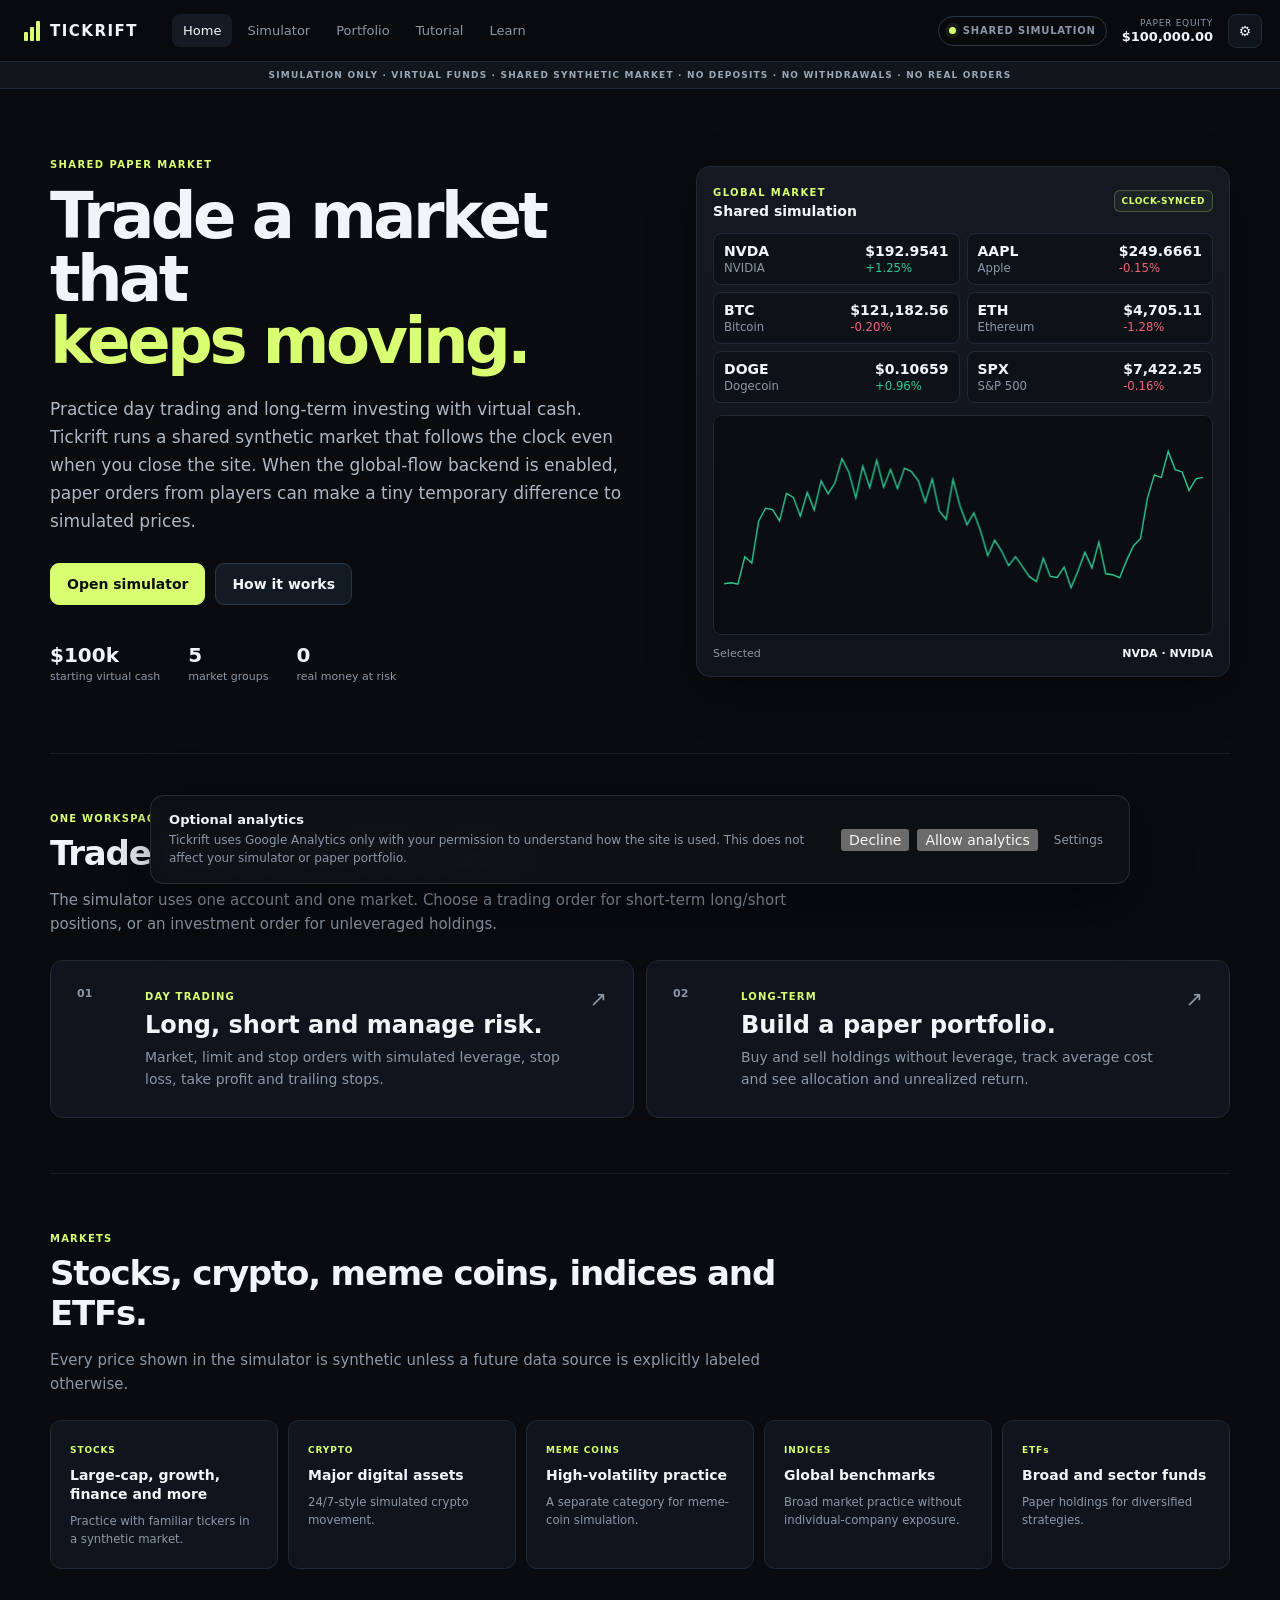
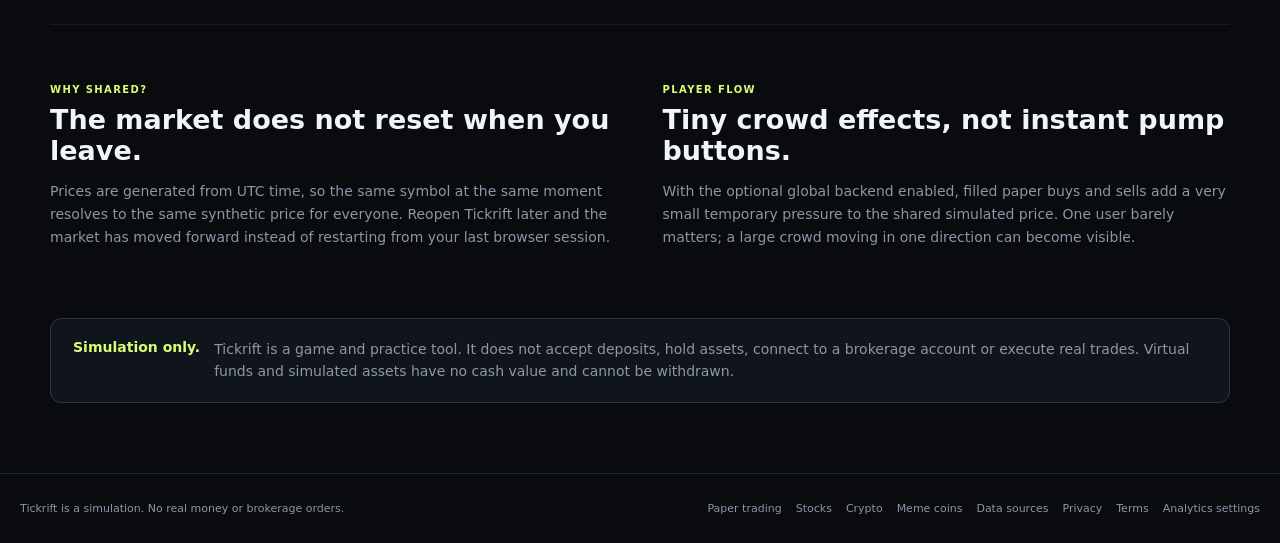
==== commit 74e644c2: "Add files via upload" ====
--- a/index.html
+++ b/index.html
@@ -33,6 +33,7 @@
     "offers":{"@type":"Offer","price":"0","priceCurrency":"USD"}
   }
   </script>
+  <script src="/analytics.js" defer></script>
 </head>
 <body>
   <div id="app">
@@ -204,10 +205,10 @@
       </section>
     </main>
 
-    <footer class="site-footer"><span>Tickrift is a simulation. No real money or brokerage orders.</span><nav><a href="/learn/paper-trading/">Paper trading</a><a href="/learn/stock-market-simulator/">Stocks</a><a href="/learn/crypto-trading-simulator/">Crypto</a><a href="/learn/meme-coin-simulator/">Meme coins</a><a href="/data-sources/">Data sources</a><a href="/privacy/">Privacy</a><a href="/terms/">Terms</a></nav></footer>
+    <footer class="site-footer"><span>Tickrift is a simulation. No real money or brokerage orders.</span><nav><a href="/learn/paper-trading/">Paper trading</a><a href="/learn/stock-market-simulator/">Stocks</a><a href="/learn/crypto-trading-simulator/">Crypto</a><a href="/learn/meme-coin-simulator/">Meme coins</a><a href="/data-sources/">Data sources</a><a href="/privacy/">Privacy</a><a href="/terms/">Terms</a><a href="#" data-open-analytics-settings>Analytics settings</a></nav></footer>
   </div>
 
-  <div id="settingsBackdrop" class="overlay hidden"><aside class="drawer"><div class="drawer-head"><div><span class="micro-label">PREFERENCES</span><h2>Settings</h2></div><button class="icon-button" id="closeSettings">×</button></div><section><label class="setting-title">Theme</label><div class="theme-grid" id="themePresets"><button class="active" data-theme="carbon">Carbon</button><button data-theme="slate">Slate</button><button data-theme="midnight">Midnight</button></div></section><section><label class="setting-title">Candles</label><div class="color-grid"><label>Bullish <input id="upColor" type="color" value="#2fc98f"></label><label>Bearish <input id="downColor" type="color" value="#ef6574"></label></div></section><section><label class="setting-title">Chart</label><div class="toggle-list"><label>Grid <input id="gridToggle" type="checkbox" checked></label><label>Crosshair <input id="crosshairToggle" type="checkbox" checked></label><label>Compact tables <input id="compactToggle" type="checkbox"></label></div></section><section><label class="setting-title">Simulation</label><button id="openTutorialSettings" class="drawer-button">Open tutorial</button><button id="resetSimulation" class="danger-button">Reset paper account</button></section><p class="drawer-note">Settings and your paper account are stored only in this browser. The shared synthetic market itself is clock-based and does not reset with your account.</p></aside></div>
+  <div id="settingsBackdrop" class="overlay hidden"><aside class="drawer"><div class="drawer-head"><div><span class="micro-label">PREFERENCES</span><h2>Settings</h2></div><button class="icon-button" id="closeSettings">×</button></div><section><label class="setting-title">Theme</label><div class="theme-grid" id="themePresets"><button class="active" data-theme="carbon">Carbon</button><button data-theme="slate">Slate</button><button data-theme="midnight">Midnight</button></div></section><section><label class="setting-title">Candles</label><div class="color-grid"><label>Bullish <input id="upColor" type="color" value="#2fc98f"></label><label>Bearish <input id="downColor" type="color" value="#ef6574"></label></div></section><section><label class="setting-title">Chart background</label><div class="color-grid"><label>Background <input id="chartBg" type="color" value="#0a0e13"></label></div><small class="drawer-note">Choose a light background for black/white candles, or a darker one for brighter candle colors.</small></section><section><label class="setting-title">Chart</label><div class="toggle-list"><label>Grid <input id="gridToggle" type="checkbox" checked></label><label>Crosshair <input id="crosshairToggle" type="checkbox" checked></label><label>Compact tables <input id="compactToggle" type="checkbox"></label></div></section><section><label class="setting-title">Simulation</label><button id="openTutorialSettings" class="drawer-button">Open tutorial</button><button id="resetSimulation" class="danger-button">Reset paper account</button></section><p class="drawer-note">Settings and your paper account are stored only in this browser. The shared synthetic market itself is clock-based and does not reset with your account.</p></aside></div>
 
   <div id="tutorialOverlay" class="overlay hidden"><section class="tutorial-modal panel"><div class="tutorial-head"><div><span class="micro-label">TICKRIFT BASICS</span><h2>How the simulator works</h2></div><button class="icon-button" id="closeTutorial">×</button></div><div class="tutorial-progress" id="tutorialProgress"></div><div class="tutorial-content" id="tutorialContent"></div><div class="tutorial-actions"><button class="secondary-cta" id="tutorialPrev">Back</button><button class="primary-cta" id="tutorialNext">Next</button></div></section></div>
 
--- a/styles.css
+++ b/styles.css
@@ -1,6 +1,6 @@
 :root{--bg:#090b0f;--bg2:#0d1117;--panel:#10151d;--panel2:#131a23;--line:#202936;--line2:#2a3545;--text:#f2f5f8;--muted:#8b97a7;--muted2:#657181;--up:#2fc98f;--down:#ef6574;--accent:#d8ff72;--blue:#69a7ff;--shadow:0 16px 50px rgba(0,0,0,.3);font-family:Inter,ui-sans-serif,system-ui,-apple-system,BlinkMacSystemFont,"Segoe UI",sans-serif}*{box-sizing:border-box}html,body{margin:0;background:var(--bg);color:var(--text);min-height:100%;font-size:14px}body{overflow-x:hidden}button,input,select,textarea{font:inherit;color:inherit}button{cursor:pointer}a{color:inherit;text-decoration:none}.hidden{display:none!important}.panel{background:linear-gradient(180deg,rgba(255,255,255,.018),transparent),var(--panel);border:1px solid var(--line);border-radius:14px}.page-width{width:min(1180px,calc(100% - 40px));margin-inline:auto}.site-header{height:62px;display:flex;align-items:center;border-bottom:1px solid var(--line);padding:0 18px;background:rgba(9,11,15,.92);backdrop-filter:blur(14px);position:sticky;top:0;z-index:30}.brand{display:flex;align-items:center;gap:10px;background:none;border:0;font-weight:900;letter-spacing:.1em;font-size:15px}.brand-mark{display:flex;align-items:end;gap:2px;height:20px}.brand-mark i{display:block;width:4px;border-radius:1px;background:var(--accent)}.brand-mark i:nth-child(1){height:9px}.brand-mark i:nth-child(2){height:14px}.brand-mark i:nth-child(3){height:20px}.site-nav{display:flex;gap:4px;margin-left:28px}.nav-link{border:0;background:transparent;color:var(--muted);padding:9px 11px;border-radius:8px;font-size:13px}.nav-link:hover,.nav-link.active{color:var(--text);background:#151b24}.nav-link.anchor{display:inline-flex;align-items:center}.header-right{margin-left:auto;display:flex;align-items:center;gap:15px}.status-pill{height:30px;padding:0 10px;border:1px solid var(--line2);border-radius:999px;display:flex;align-items:center;gap:7px;color:var(--muted);font-size:10px;letter-spacing:.08em;font-weight:800}.status-dot{width:7px;height:7px;border-radius:50%;background:var(--accent);box-shadow:0 0 0 4px rgba(216,255,114,.07)}.status-dot.online{background:var(--up)}.header-equity{display:grid;gap:1px;text-align:right}.header-equity span{font-size:9px;text-transform:uppercase;color:var(--muted);letter-spacing:.08em}.header-equity strong{font-size:13px}.icon-button{width:34px;height:34px;border-radius:8px;border:1px solid var(--line);background:var(--panel);display:grid;place-items:center}.simulation-ribbon{height:27px;display:flex;align-items:center;justify-content:center;background:#11161d;border-bottom:1px solid var(--line);font-size:9px;letter-spacing:.13em;color:#9aa7b5;font-weight:800}.view{display:none}.view.active{display:block}.home-view{padding-bottom:70px}.home-hero{min-height:620px;display:grid;grid-template-columns:1.05fr .95fr;gap:56px;align-items:center;padding-block:70px}.eyebrow,.micro-label{font-size:10px;letter-spacing:.14em;font-weight:800;color:var(--accent);text-transform:uppercase}.hero-copy h1{font-size:64px;line-height:.98;margin:15px 0 22px;letter-spacing:-.055em;max-width:720px}.hero-copy h1 span{color:var(--accent)}.hero-copy>p{font-size:17px;line-height:1.65;color:#aeb8c6;max-width:610px}.hero-actions{display:flex;gap:10px;margin-top:28px}.primary-cta,.secondary-cta{border-radius:9px;padding:12px 16px;border:1px solid var(--line2);font-weight:750}.primary-cta{background:var(--accent);color:#0c0f0d;border-color:var(--accent)}.secondary-cta{background:var(--panel2);color:var(--text)}.hero-facts{display:flex;gap:28px;margin-top:38px}.hero-facts div{display:grid;gap:3px}.hero-facts strong{font-size:20px}.hero-facts span{font-size:11px;color:var(--muted)}.hero-terminal{padding:16px;min-height:430px;box-shadow:var(--shadow)}.hero-terminal-head,.hero-terminal-foot,.paper-head,.panel-heading,.sidebar-title-row,.drawer-head,.tutorial-head{display:flex;align-items:center;justify-content:space-between}.hero-terminal-head strong{display:block;margin-top:4px}.source-badge{font-size:9px;padding:5px 7px;border-radius:6px;border:1px solid var(--line2);font-weight:850;letter-spacing:.06em;color:var(--muted)}.source-badge.shared{color:var(--accent);border-color:rgba(216,255,114,.24);background:rgba(216,255,114,.05)}.hero-market-list{display:grid;grid-template-columns:repeat(2,1fr);gap:7px;margin-top:14px}.hero-market-row{padding:9px 10px;border:1px solid var(--line);border-radius:8px;background:#0d1219;display:flex;justify-content:space-between;gap:10px}.hero-market-row span{font-weight:800}.hero-market-row small{display:block;color:var(--muted);margin-top:2px}.hero-market-row b{font-variant-numeric:tabular-nums}.hero-chart-wrap{height:220px;margin-top:12px;border:1px solid var(--line);border-radius:9px;overflow:hidden;background:#0b0f14}.hero-chart-wrap canvas{width:100%;height:100%;display:block}.hero-terminal-foot{padding-top:12px;font-size:11px;color:var(--muted)}.hero-terminal-foot strong{color:var(--text)}.home-section{padding:55px 0;border-top:1px solid #151c25}.section-heading{max-width:760px;margin-bottom:24px}.section-heading>span{font-size:10px;letter-spacing:.12em;color:var(--accent);font-weight:800}.section-heading h2{font-size:34px;letter-spacing:-.035em;margin:8px 0 10px}.section-heading p{color:var(--muted);font-size:15px;line-height:1.6}.mode-cards{display:grid;grid-template-columns:1fr 1fr;gap:12px}.mode-card{text-align:left;display:grid;grid-template-columns:50px 1fr auto;gap:18px;align-items:start;padding:26px;background:var(--panel);border:1px solid var(--line);border-radius:13px}.mode-card:hover{border-color:#3c4b5e;background:#121923}.mode-card>b{font-size:11px;color:var(--muted)}.mode-card div>span{font-size:10px;color:var(--accent);letter-spacing:.12em;font-weight:800}.mode-card h3{font-size:24px;margin:8px 0}.mode-card p{color:var(--muted);line-height:1.55;margin:0}.mode-card em{font-style:normal;font-size:21px;color:var(--muted)}.coverage-grid{display:grid;grid-template-columns:repeat(5,1fr);gap:10px}.coverage-grid>*{display:block;padding:19px;border:1px solid var(--line);border-radius:11px;background:var(--panel)}.coverage-grid>*:is(a):hover{border-color:#40506a}.coverage-grid span{font-size:9px;color:var(--accent);font-weight:850;letter-spacing:.1em}.coverage-grid strong{display:block;margin:10px 0 8px;line-height:1.35}.coverage-grid small{color:var(--muted);line-height:1.5}.split-info{display:grid;grid-template-columns:1fr 1fr;gap:45px}.split-info h2{font-size:27px;margin:8px 0 12px}.split-info p{color:var(--muted);line-height:1.65}.legal-banner{padding:20px 22px;border:1px solid #2b3645;border-radius:11px;background:#10151c;display:flex;gap:14px;align-items:flex-start}.legal-banner strong{white-space:nowrap;color:var(--accent)}.legal-banner p{margin:0;color:var(--muted);line-height:1.55}.site-footer{border-top:1px solid var(--line);min-height:70px;padding:20px;display:flex;align-items:center;gap:20px;justify-content:space-between;color:var(--muted);font-size:11px}.site-footer nav{display:flex;flex-wrap:wrap;gap:14px}.site-footer a:hover{color:var(--text)}
 /* terminal */
-.terminal-view.active{height:calc(100vh - 89px);display:grid;grid-template-columns:230px minmax(560px,1fr) 310px;gap:8px;padding:8px;overflow:hidden}.market-sidebar,.ticket-sidebar{height:100%;overflow:hidden}.market-sidebar{display:flex;flex-direction:column;padding:12px}.sidebar-title-row h2{font-size:16px;margin:3px 0}.star-button,.favorite-button{border:0;background:none;color:#7d8998;font-size:17px}.search-input{display:flex;align-items:center;gap:7px;margin:11px 0 8px;padding:0 9px;border:1px solid var(--line);border-radius:8px;background:#0b0f14}.search-input input{width:100%;height:36px;background:none;border:0;outline:0;font-size:12px}.search-input span{color:var(--muted)}.asset-tabs{display:grid;grid-template-columns:repeat(3,1fr);gap:4px;margin-bottom:8px}.asset-tabs button{border:1px solid var(--line);border-radius:6px;background:#0c1118;padding:6px 3px;color:var(--muted);font-size:9px;font-weight:800}.asset-tabs button.active{color:var(--text);background:#1a222e;border-color:#344257}.asset-list{overflow:auto;min-height:0;padding-right:2px}.asset-row{width:100%;border:0;border-bottom:1px solid #19212b;background:transparent;padding:9px 5px;display:grid;grid-template-columns:1fr auto;gap:8px;text-align:left}.asset-row:hover,.asset-row.active{background:#151c25}.asset-row strong{font-size:11px}.asset-row small{display:block;color:var(--muted);font-size:9px;margin-top:2px;white-space:nowrap;overflow:hidden;text-overflow:ellipsis;max-width:128px}.asset-row .asset-price{text-align:right;font-variant-numeric:tabular-nums}.asset-row .asset-price b{font-size:10px}.asset-row .asset-price span{display:block;font-size:9px;margin-top:2px}.up{color:var(--up)!important}.down{color:var(--down)!important}.terminal-center{height:100%;min-width:0;display:grid;grid-template-rows:72px minmax(260px,1fr) 205px;gap:8px}.instrument-bar{display:flex;justify-content:space-between;align-items:center;padding:10px 13px;min-width:0}.instrument-id{display:flex;gap:8px;align-items:center;min-width:0}.symbol-line{display:flex;align-items:center;gap:7px}.symbol-line>strong{font-size:20px}.symbol-line>span:not(.source-badge){font-size:8px;color:var(--muted);border:1px solid var(--line);padding:3px 5px;border-radius:4px}.instrument-name{font-size:10px;color:var(--muted);margin-top:2px}.instrument-sub{display:flex;gap:5px;font-size:8px;color:var(--muted2);margin-top:2px}.instrument-price{text-align:right}.instrument-price>div:first-child{display:flex;align-items:baseline;justify-content:flex-end;gap:8px}.instrument-price strong{font-size:22px;font-variant-numeric:tabular-nums}.instrument-price #changeLabel{font-size:10px;font-weight:800}.ohlc-mini{display:flex;gap:8px;margin-top:3px;color:var(--muted);font-size:8px}.ohlc-mini b{color:#b4beca}.chart-panel{min-height:0;display:flex;flex-direction:column;overflow:hidden}.chart-toolbar{height:42px;display:flex;align-items:center;justify-content:space-between;padding:5px 8px;border-bottom:1px solid var(--line);gap:8px}.timeframes,.chart-actions{display:flex;gap:3px;align-items:center;overflow-x:auto}.timeframes button,.chart-actions button,.chart-actions select{height:27px;border:1px solid transparent;border-radius:5px;background:transparent;color:var(--muted);font-size:9px;padding:0 7px;white-space:nowrap}.timeframes button.active,.timeframes button:hover,.chart-actions button:hover{background:#19212b;color:var(--text);border-color:#263241}.chart-actions select{border-color:var(--line);background:#0d1218}.chart-subbar{height:25px;border-bottom:1px solid var(--line);display:flex;align-items:center;justify-content:space-between;padding:0 10px;color:var(--muted);font-size:8px;letter-spacing:.02em}.chart-stage{position:relative;min-height:0;flex:1;background:#0a0e13}.chart-stage canvas{position:absolute;inset:0;width:100%;height:100%;display:block}.crosshair-info{position:absolute;pointer-events:none;padding:5px 7px;border:1px solid var(--line2);border-radius:5px;background:rgba(10,14,19,.94);font-size:9px;z-index:4}.activity-panel{min-height:0;display:flex;flex-direction:column;overflow:hidden}.activity-tabs{display:flex;height:36px;border-bottom:1px solid var(--line);padding:0 8px}.activity-tabs button{border:0;background:transparent;color:var(--muted);padding:0 10px;font-size:9px;font-weight:750}.activity-tabs button.active{color:var(--text);border-bottom:2px solid var(--accent)}.activity-tabs span{padding:1px 4px;border-radius:8px;background:#1d2632;margin-left:3px}.activity-content{overflow:auto;min-height:0;flex:1}.activity-table{width:100%;border-collapse:collapse;font-size:9px}.activity-table th{position:sticky;top:0;background:#111720;color:var(--muted);text-align:left;font-weight:650;padding:6px 8px;border-bottom:1px solid var(--line)}.activity-table td{padding:7px 8px;border-bottom:1px solid #19212b;white-space:nowrap}.activity-table .right{text-align:right}.activity-table button{border:1px solid var(--line2);background:#151d27;border-radius:5px;padding:4px 7px;font-size:8px}.empty-state{height:100%;display:grid;place-items:center;color:var(--muted);font-size:11px;text-align:center;padding:20px}.ticket-sidebar{display:flex;flex-direction:column;gap:8px;overflow:auto}.paper-card,.order-card,.market-stats{padding:12px}.paper-head h3{margin:3px 0 0;font-size:13px}.paper-head>span{font-size:9px;color:var(--muted)}.paper-equity{font-size:25px;font-weight:800;margin:13px 0 10px}.paper-stats{display:grid;grid-template-columns:1fr 1fr;gap:8px}.paper-stats div,.stats-grid div{display:grid;gap:2px}.paper-stats span,.stats-grid span{font-size:8px;color:var(--muted)}.paper-stats strong,.stats-grid strong{font-size:10px}.order-card{padding:8px}.order-mode{display:grid;grid-template-columns:1fr 1fr;padding:3px;border-radius:7px;background:#0b0f14;border:1px solid var(--line)}.order-mode button{border:0;background:transparent;border-radius:5px;padding:6px;color:var(--muted);display:grid;gap:1px}.order-mode button.active{background:#1b2430;color:var(--text)}.order-mode strong{font-size:10px}.order-mode span{font-size:7px}.ticket-body{padding:9px 2px 1px}.side-switch{display:grid;grid-template-columns:1fr 1fr;gap:4px;margin-bottom:8px}.side-switch button,.segmented button{border:1px solid var(--line);background:#0d1218;border-radius:6px;padding:7px;font-size:9px;color:var(--muted)}.side-switch .long.active{background:rgba(47,201,143,.1);border-color:rgba(47,201,143,.4);color:var(--up)}.side-switch .short.active{background:rgba(239,101,116,.1);border-color:rgba(239,101,116,.4);color:var(--down)}.side-switch.invest button.active{background:#1c2836;border-color:#40516b;color:var(--text)}.field{display:grid;gap:4px;margin-top:7px}.field label{font-size:8px;color:var(--muted)}.field input,.field select,.money-input{height:31px;border:1px solid var(--line);border-radius:6px;background:#0b0f14;outline:0}.field input,.field select{padding:0 8px;width:100%}.money-input{display:flex;align-items:center;padding-left:8px;color:var(--muted)}.money-input input{border:0;height:29px;background:transparent}.two-fields{display:grid;grid-template-columns:1fr 1fr;gap:7px}.segmented{display:grid;grid-template-columns:repeat(3,1fr);gap:3px}.segmented.two{grid-template-columns:1fr 1fr}.segmented button.active{background:#1c2531;color:var(--text);border-color:#38475c}.quick-amounts{display:grid;grid-template-columns:repeat(4,1fr);gap:3px;margin-top:6px}.quick-amounts button{border:1px solid var(--line);background:#0c1117;border-radius:5px;padding:5px 2px;font-size:8px;color:var(--muted)}.risk-box{margin-top:8px;border:1px solid var(--line);border-radius:7px;padding:6px 7px;display:grid;gap:5px}.risk-box>div{display:flex;align-items:center;justify-content:space-between}.risk-box label{font-size:8px;color:#a7b1bf}.risk-box>div>div{display:flex;align-items:center;gap:2px}.risk-box input[type=number]{width:48px;height:23px;background:#0b0f14;border:1px solid var(--line);border-radius:4px;padding:0 4px}.risk-box span{font-size:8px;color:var(--muted)}.preview-list{margin-top:8px;border-top:1px solid var(--line);padding-top:6px;display:grid;gap:4px}.preview-list div{display:flex;justify-content:space-between;font-size:8px;color:var(--muted)}.preview-list strong{color:#cbd3dc}.order-submit{width:100%;border-radius:7px;border:1px solid transparent;padding:9px;margin-top:8px;font-size:10px;font-weight:850}.order-submit.long{background:var(--up);color:#07110d}.order-submit.short{background:var(--down);color:#160709}.order-submit.invest{background:#d6e8ff;color:#07101a}.ticket-message{min-height:13px;margin-top:4px;font-size:8px;color:var(--muted);text-align:center}.stats-grid{display:grid;grid-template-columns:1fr 1fr;gap:9px;margin-top:11px}.stat-note{display:block;color:var(--muted2);font-size:7px;line-height:1.4;margin-top:9px}
+.terminal-view.active{height:calc(100vh - 89px);display:grid;grid-template-columns:230px minmax(560px,1fr) 310px;gap:8px;padding:8px;overflow:hidden}.market-sidebar,.ticket-sidebar{height:100%;overflow:hidden}.market-sidebar{display:flex;flex-direction:column;padding:12px}.sidebar-title-row h2{font-size:16px;margin:3px 0}.star-button,.favorite-button{border:0;background:none;color:#7d8998;font-size:17px}.search-input{display:flex;align-items:center;gap:7px;margin:11px 0 8px;padding:0 9px;border:1px solid var(--line);border-radius:8px;background:#0b0f14}.search-input input{width:100%;height:36px;background:none;border:0;outline:0;font-size:12px}.search-input span{color:var(--muted)}.asset-tabs{display:grid;grid-template-columns:repeat(3,1fr);gap:4px;margin-bottom:8px}.asset-tabs button{border:1px solid var(--line);border-radius:6px;background:#0c1118;padding:6px 3px;color:var(--muted);font-size:9px;font-weight:800}.asset-tabs button.active{color:var(--text);background:#1a222e;border-color:#344257}.asset-list{overflow:auto;min-height:0;padding-right:2px}.asset-row{width:100%;border:0;border-bottom:1px solid #19212b;background:transparent;padding:9px 5px;display:grid;grid-template-columns:1fr auto;gap:8px;text-align:left}.asset-row:hover,.asset-row.active{background:#151c25}.asset-row strong{font-size:11px}.asset-row small{display:block;color:var(--muted);font-size:9px;margin-top:2px;white-space:nowrap;overflow:hidden;text-overflow:ellipsis;max-width:128px}.asset-row .asset-price{text-align:right;font-variant-numeric:tabular-nums}.asset-row .asset-price b{font-size:10px}.asset-row .asset-price span{display:block;font-size:9px;margin-top:2px}.up{color:var(--up)!important}.down{color:var(--down)!important}.terminal-center{height:100%;min-width:0;display:grid;grid-template-rows:72px minmax(260px,1fr) 205px;gap:8px}.instrument-bar{display:flex;justify-content:space-between;align-items:center;padding:10px 13px;min-width:0}.instrument-id{display:flex;gap:8px;align-items:center;min-width:0}.symbol-line{display:flex;align-items:center;gap:7px}.symbol-line>strong{font-size:20px}.symbol-line>span:not(.source-badge){font-size:8px;color:var(--muted);border:1px solid var(--line);padding:3px 5px;border-radius:4px}.instrument-name{font-size:10px;color:var(--muted);margin-top:2px}.instrument-sub{display:flex;gap:5px;font-size:8px;color:var(--muted2);margin-top:2px}.instrument-price{text-align:right}.instrument-price>div:first-child{display:flex;align-items:baseline;justify-content:flex-end;gap:8px}.instrument-price strong{font-size:22px;font-variant-numeric:tabular-nums}.instrument-price #changeLabel{font-size:10px;font-weight:800}.ohlc-mini{display:flex;gap:8px;margin-top:3px;color:var(--muted);font-size:8px}.ohlc-mini b{color:#b4beca}.chart-panel{min-height:0;display:flex;flex-direction:column;overflow:hidden}.chart-toolbar{height:42px;display:flex;align-items:center;justify-content:space-between;padding:5px 8px;border-bottom:1px solid var(--line);gap:8px}.timeframes,.chart-actions{display:flex;gap:3px;align-items:center;overflow-x:auto}.timeframes button,.chart-actions button,.chart-actions select{height:27px;border:1px solid transparent;border-radius:5px;background:transparent;color:var(--muted);font-size:9px;padding:0 7px;white-space:nowrap}.timeframes button.active,.timeframes button:hover,.chart-actions button:hover{background:#19212b;color:var(--text);border-color:#263241}.chart-actions select{border-color:var(--line);background:#0d1218}.chart-subbar{height:25px;border-bottom:1px solid var(--line);display:flex;align-items:center;justify-content:space-between;padding:0 10px;color:var(--muted);font-size:8px;letter-spacing:.02em}.chart-stage{position:relative;min-height:0;flex:1;background:#0a0e13}.chart-stage canvas{position:absolute;inset:0;width:100%;height:100%;display:block}.crosshair-info{position:absolute;pointer-events:none;padding:5px 7px;border:1px solid var(--line2);border-radius:5px;background:rgba(10,14,19,.94);font-size:9px;z-index:4}.activity-panel{min-height:0;display:flex;flex-direction:column;overflow:hidden}.activity-tabs{display:flex;height:36px;border-bottom:1px solid var(--line);padding:0 8px}.activity-tabs button{border:0;background:transparent;color:var(--muted);padding:0 10px;font-size:9px;font-weight:750}.activity-tabs button.active{color:var(--text);border-bottom:2px solid var(--accent)}.activity-tabs span{padding:1px 4px;border-radius:8px;background:#1d2632;margin-left:3px}.activity-content{overflow:auto;min-height:0;flex:1}.activity-table{width:100%;border-collapse:collapse;font-size:9px}.activity-table th{position:sticky;top:0;background:#111720;color:var(--muted);text-align:left;font-weight:650;padding:6px 8px;border-bottom:1px solid var(--line)}.activity-table td{padding:7px 8px;border-bottom:1px solid #19212b;white-space:nowrap}.activity-table .right{text-align:right}.activity-table .pnl-primary{display:block;font-weight:800}.activity-table .pnl-secondary{display:block;font-size:8px;margin-top:2px;opacity:.9}.activity-table .risk-summary{font-size:8px;color:var(--muted);max-width:135px;white-space:normal;line-height:1.35}.activity-table button{border:1px solid var(--line2);background:#151d27;border-radius:5px;padding:4px 7px;font-size:8px}.empty-state{height:100%;display:grid;place-items:center;color:var(--muted);font-size:11px;text-align:center;padding:20px}.ticket-sidebar{display:flex;flex-direction:column;gap:8px;overflow:auto}.paper-card,.order-card,.market-stats{padding:12px}.paper-head h3{margin:3px 0 0;font-size:13px}.paper-head>span{font-size:9px;color:var(--muted)}.paper-equity{font-size:25px;font-weight:800;margin:13px 0 10px}.paper-stats{display:grid;grid-template-columns:1fr 1fr;gap:8px}.paper-stats div,.stats-grid div{display:grid;gap:2px}.paper-stats span,.stats-grid span{font-size:8px;color:var(--muted)}.paper-stats strong,.stats-grid strong{font-size:10px}.order-card{padding:8px}.order-mode{display:grid;grid-template-columns:1fr 1fr;padding:3px;border-radius:7px;background:#0b0f14;border:1px solid var(--line)}.order-mode button{border:0;background:transparent;border-radius:5px;padding:6px;color:var(--muted);display:grid;gap:1px}.order-mode button.active{background:#1b2430;color:var(--text)}.order-mode strong{font-size:10px}.order-mode span{font-size:7px}.ticket-body{padding:9px 2px 1px}.side-switch{display:grid;grid-template-columns:1fr 1fr;gap:4px;margin-bottom:8px}.side-switch button,.segmented button{border:1px solid var(--line);background:#0d1218;border-radius:6px;padding:7px;font-size:9px;color:var(--muted)}.side-switch .long.active{background:rgba(47,201,143,.1);border-color:rgba(47,201,143,.4);color:var(--up)}.side-switch .short.active{background:rgba(239,101,116,.1);border-color:rgba(239,101,116,.4);color:var(--down)}.side-switch.invest button.active{background:#1c2836;border-color:#40516b;color:var(--text)}.field{display:grid;gap:4px;margin-top:7px}.field label{font-size:8px;color:var(--muted)}.field input,.field select,.money-input{height:31px;border:1px solid var(--line);border-radius:6px;background:#0b0f14;outline:0}.field input,.field select{padding:0 8px;width:100%}.money-input{display:flex;align-items:center;padding-left:8px;color:var(--muted)}.money-input input{border:0;height:29px;background:transparent}.two-fields{display:grid;grid-template-columns:1fr 1fr;gap:7px}.segmented{display:grid;grid-template-columns:repeat(3,1fr);gap:3px}.segmented.two{grid-template-columns:1fr 1fr}.segmented button.active{background:#1c2531;color:var(--text);border-color:#38475c}.quick-amounts{display:grid;grid-template-columns:repeat(4,1fr);gap:3px;margin-top:6px}.quick-amounts button{border:1px solid var(--line);background:#0c1117;border-radius:5px;padding:5px 2px;font-size:8px;color:var(--muted)}.risk-box{margin-top:8px;border:1px solid var(--line);border-radius:7px;padding:6px 7px;display:grid;gap:5px}.risk-box>div{display:flex;align-items:center;justify-content:space-between}.risk-box label{font-size:8px;color:#a7b1bf}.risk-box>div>div{display:flex;align-items:center;gap:2px}.risk-box input[type=number]{width:48px;height:23px;background:#0b0f14;border:1px solid var(--line);border-radius:4px;padding:0 4px}.risk-box span{font-size:8px;color:var(--muted)}.preview-list{margin-top:8px;border-top:1px solid var(--line);padding-top:6px;display:grid;gap:4px}.preview-list div{display:flex;justify-content:space-between;font-size:8px;color:var(--muted)}.preview-list strong{color:#cbd3dc}.order-submit{width:100%;border-radius:7px;border:1px solid transparent;padding:9px;margin-top:8px;font-size:10px;font-weight:850}.order-submit.long{background:var(--up);color:#07110d}.order-submit.short{background:var(--down);color:#160709}.order-submit.invest{background:#d6e8ff;color:#07101a}.ticket-message{min-height:13px;margin-top:4px;font-size:8px;color:var(--muted);text-align:center}.stats-grid{display:grid;grid-template-columns:1fr 1fr;gap:9px;margin-top:11px}.stat-note{display:block;color:var(--muted2);font-size:7px;line-height:1.4;margin-top:9px}
 /* portfolio */
 .page-pad{padding:44px 0 70px}.page-title-row{display:flex;align-items:flex-end;justify-content:space-between;margin-bottom:22px}.page-title-row h1{font-size:38px;letter-spacing:-.04em;margin:5px 0}.page-title-row p{color:var(--muted);margin:0}.page-value{text-align:right;display:grid;gap:3px}.page-value span{font-size:9px;color:var(--muted)}.page-value strong{font-size:25px}.kpi-grid{display:grid;grid-template-columns:repeat(5,1fr);gap:9px}.kpi{padding:15px}.kpi span{font-size:8px;color:var(--muted)}.kpi strong{display:block;font-size:18px;margin-top:7px}.portfolio-grid{display:grid;grid-template-columns:.8fr 1.2fr;gap:9px;margin-top:9px}.allocation-panel,.performance-panel,.holdings-panel{padding:14px}.panel-heading h3{margin:0;font-size:13px}.panel-heading span{font-size:8px;color:var(--muted)}.allocation-body{height:250px;display:grid;grid-template-columns:160px 1fr;align-items:center}.allocation-body canvas{width:150px;height:150px}.allocation-body #allocationLegend{font-size:9px;display:grid;gap:7px}.performance-panel canvas{width:100%;height:230px;margin-top:8px}.holdings-panel{margin-top:9px}.table-host{margin-top:10px;overflow:auto}.portfolio-table{width:100%;border-collapse:collapse;font-size:10px}.portfolio-table th,.portfolio-table td{padding:9px;border-bottom:1px solid var(--line);text-align:left}.portfolio-table th{color:var(--muted);font-size:8px}.portfolio-table .right{text-align:right}
 /* overlay */
@@ -18,3 +18,38 @@
   .symbol-line{flex-wrap:wrap}
   .simulation-ribbon{height:auto;min-height:27px;padding:5px 8px;text-align:center;line-height:1.35}
 }
+
+/* Optional Google Analytics consent UI */
+.analytics-consent-banner,
+.analytics-consent-panel {
+  position: fixed;
+  z-index: 9999;
+  inset: auto 16px 16px 16px;
+}
+.analytics-consent-banner {
+  display: flex;
+  align-items: center;
+  justify-content: space-between;
+  gap: 22px;
+  max-width: 980px;
+  margin: 0 auto;
+  padding: 16px 18px;
+  border: 1px solid rgba(255,255,255,.12);
+  border-radius: 14px;
+  background: rgba(14,17,22,.97);
+  box-shadow: 0 18px 60px rgba(0,0,0,.45);
+  backdrop-filter: blur(14px);
+}
+.analytics-consent-copy { display:flex; flex-direction:column; gap:5px; min-width:0; }
+.analytics-consent-copy strong { font-size:13px; letter-spacing:.01em; }
+.analytics-consent-copy span { font-size:12px; line-height:1.45; color:var(--muted,#8e98a8); }
+.analytics-actions { display:flex; align-items:center; justify-content:flex-end; gap:8px; flex-wrap:wrap; flex-shrink:0; }
+.analytics-settings-link { border:0; background:transparent; color:var(--muted,#8e98a8); font:inherit; font-size:12px; cursor:pointer; padding:8px; }
+.analytics-consent-panel { inset:0; display:grid; place-items:center; background:rgba(0,0,0,.58); padding:20px; }
+.analytics-consent-card { width:min(560px,100%); background:#0e1116; border:1px solid rgba(255,255,255,.12); border-radius:16px; padding:22px; box-shadow:0 30px 100px rgba(0,0,0,.55); }
+.analytics-consent-card h2 { margin:4px 0 8px; }
+.analytics-consent-card p { color:var(--muted,#8e98a8); line-height:1.55; font-size:13px; }
+@media (max-width: 720px) {
+  .analytics-consent-banner { flex-direction:column; align-items:stretch; }
+  .analytics-actions { justify-content:flex-start; }
+}
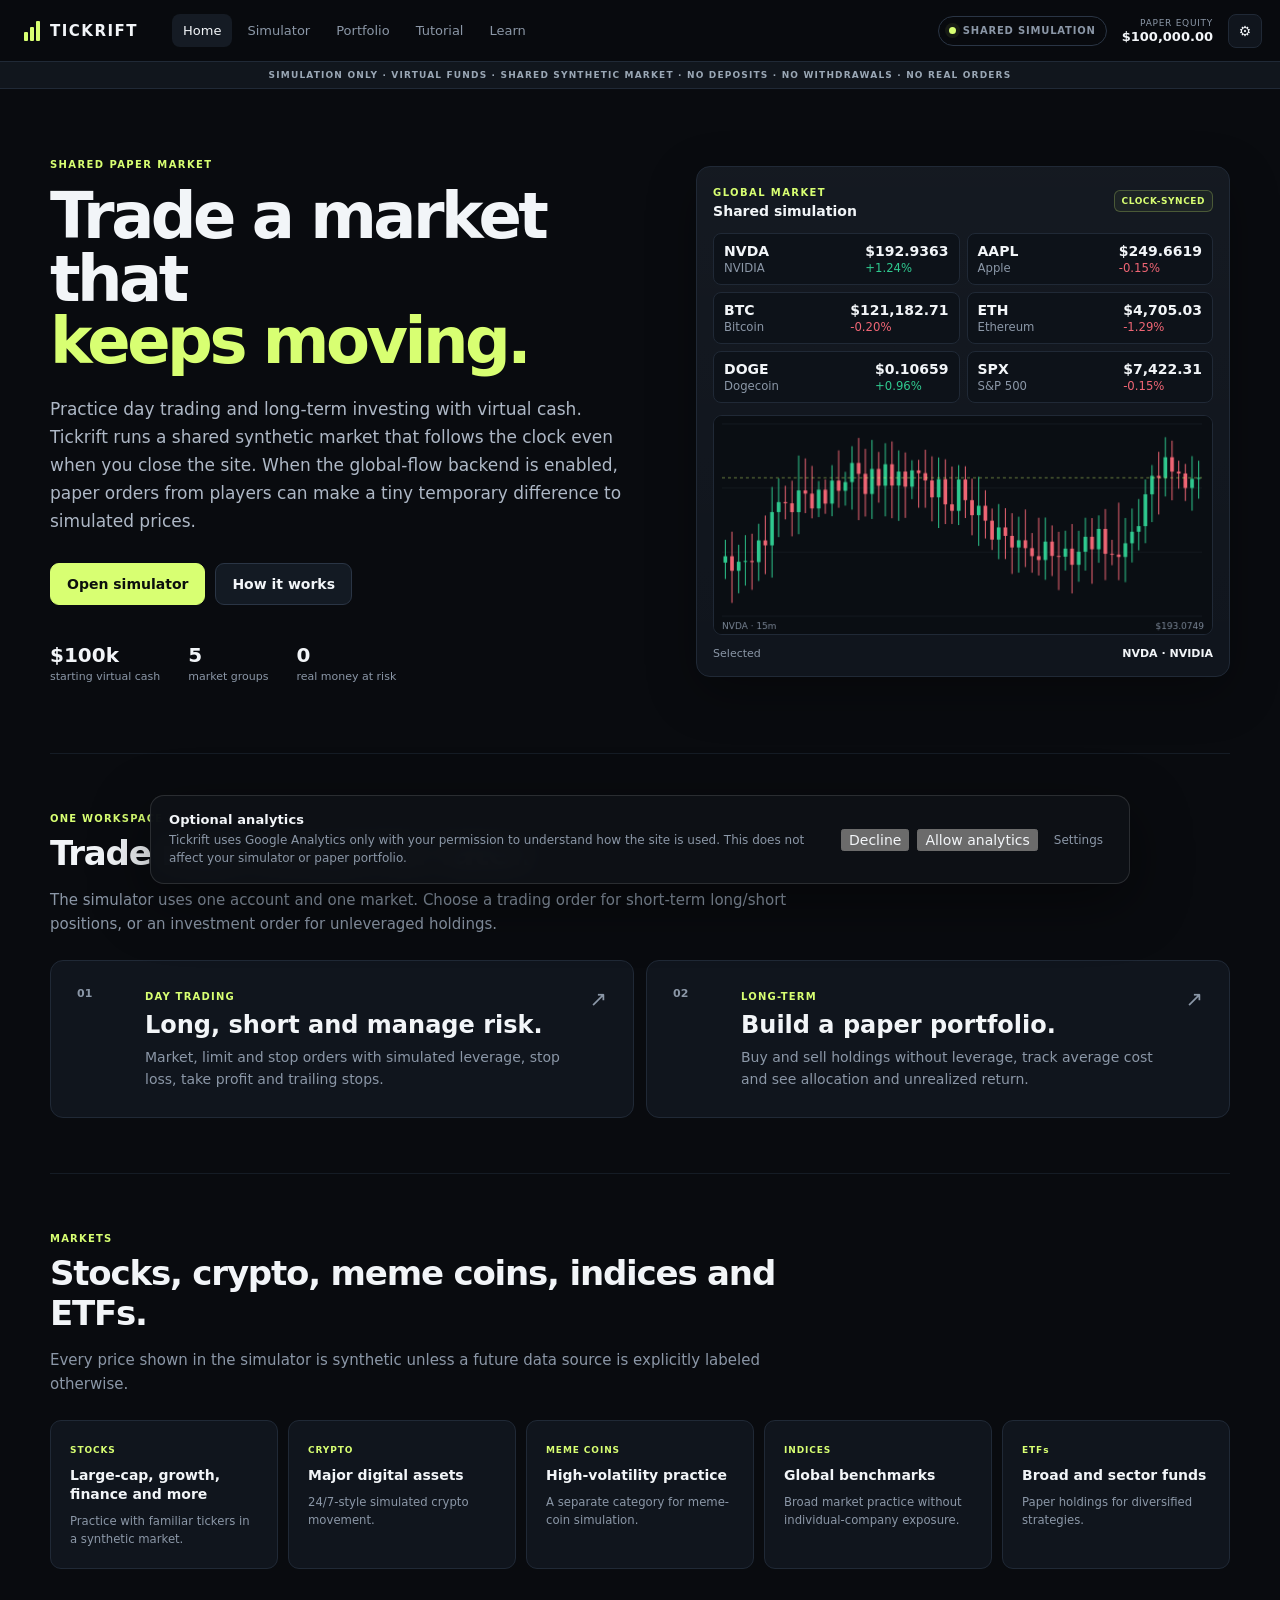
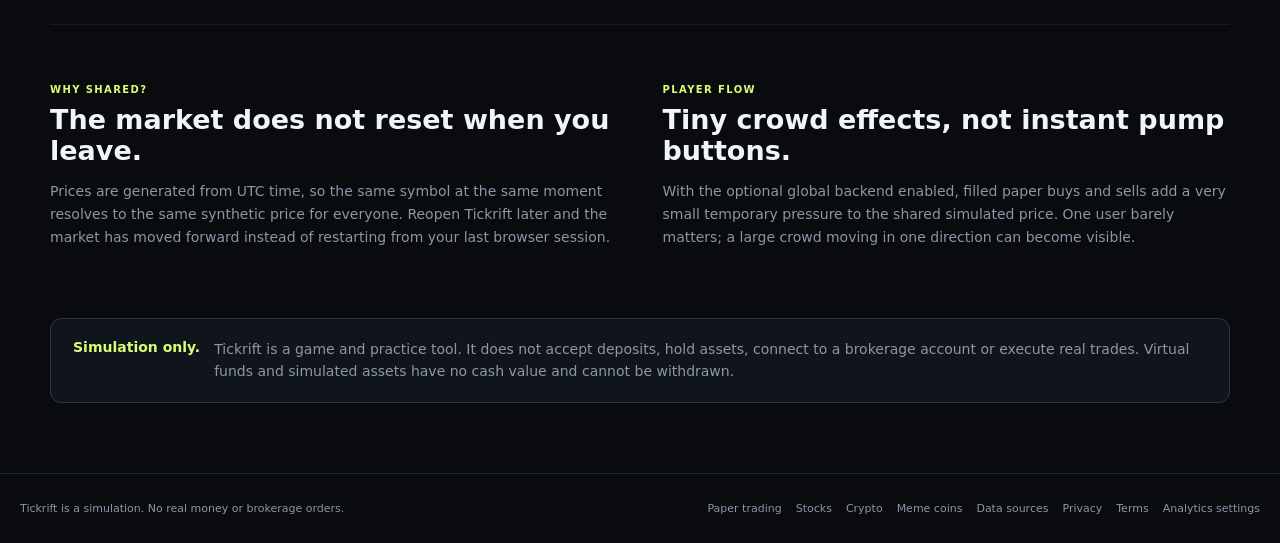
==== commit c548c6a6: "Add files via upload" ====
--- a/index.html
+++ b/index.html
@@ -21,16 +21,80 @@
   <link rel="icon" href="/favicon.svg" type="image/svg+xml">
   <link rel="manifest" href="/site.webmanifest">
   <link rel="canonical" href="/">
-  <link rel="stylesheet" href="/styles.css">
+  <style id="tickrift-inline-styles">
+:root{--bg:#090b0f;--bg2:#0d1117;--panel:#10151d;--panel2:#131a23;--line:#202936;--line2:#2a3545;--text:#f2f5f8;--muted:#8b97a7;--muted2:#657181;--up:#2fc98f;--down:#ef6574;--accent:#d8ff72;--blue:#69a7ff;--shadow:0 16px 50px rgba(0,0,0,.3);font-family:Inter,ui-sans-serif,system-ui,-apple-system,BlinkMacSystemFont,"Segoe UI",sans-serif}*{box-sizing:border-box}html,body{margin:0;background:var(--bg);color:var(--text);min-height:100%;font-size:14px}body{overflow-x:hidden}button,input,select,textarea{font:inherit;color:inherit}button{cursor:pointer}a{color:inherit;text-decoration:none}.hidden{display:none!important}.panel{background:linear-gradient(180deg,rgba(255,255,255,.018),transparent),var(--panel);border:1px solid var(--line);border-radius:14px}.page-width{width:min(1180px,calc(100% - 40px));margin-inline:auto}.site-header{height:62px;display:flex;align-items:center;border-bottom:1px solid var(--line);padding:0 18px;background:rgba(9,11,15,.92);backdrop-filter:blur(14px);position:sticky;top:0;z-index:30}.brand{display:flex;align-items:center;gap:10px;background:none;border:0;font-weight:900;letter-spacing:.1em;font-size:15px}.brand-mark{display:flex;align-items:end;gap:2px;height:20px}.brand-mark i{display:block;width:4px;border-radius:1px;background:var(--accent)}.brand-mark i:nth-child(1){height:9px}.brand-mark i:nth-child(2){height:14px}.brand-mark i:nth-child(3){height:20px}.site-nav{display:flex;gap:4px;margin-left:28px}.nav-link{border:0;background:transparent;color:var(--muted);padding:9px 11px;border-radius:8px;font-size:13px}.nav-link:hover,.nav-link.active{color:var(--text);background:#151b24}.nav-link.anchor{display:inline-flex;align-items:center}.header-right{margin-left:auto;display:flex;align-items:center;gap:15px}.status-pill{height:30px;padding:0 10px;border:1px solid var(--line2);border-radius:999px;display:flex;align-items:center;gap:7px;color:var(--muted);font-size:10px;letter-spacing:.08em;font-weight:800}.status-dot{width:7px;height:7px;border-radius:50%;background:var(--accent);box-shadow:0 0 0 4px rgba(216,255,114,.07)}.status-dot.online{background:var(--up)}.header-equity{display:grid;gap:1px;text-align:right}.header-equity span{font-size:9px;text-transform:uppercase;color:var(--muted);letter-spacing:.08em}.header-equity strong{font-size:13px}.icon-button{width:34px;height:34px;border-radius:8px;border:1px solid var(--line);background:var(--panel);display:grid;place-items:center}.simulation-ribbon{height:27px;display:flex;align-items:center;justify-content:center;background:#11161d;border-bottom:1px solid var(--line);font-size:9px;letter-spacing:.13em;color:#9aa7b5;font-weight:800}.view{display:none}.view.active{display:block}.home-view{padding-bottom:70px}.home-hero{min-height:620px;display:grid;grid-template-columns:1.05fr .95fr;gap:56px;align-items:center;padding-block:70px}.eyebrow,.micro-label{font-size:10px;letter-spacing:.14em;font-weight:800;color:var(--accent);text-transform:uppercase}.hero-copy h1{font-size:64px;line-height:.98;margin:15px 0 22px;letter-spacing:-.055em;max-width:720px}.hero-copy h1 span{color:var(--accent)}.hero-copy>p{font-size:17px;line-height:1.65;color:#aeb8c6;max-width:610px}.hero-actions{display:flex;gap:10px;margin-top:28px}.primary-cta,.secondary-cta{border-radius:9px;padding:12px 16px;border:1px solid var(--line2);font-weight:750}.primary-cta{background:var(--accent);color:#0c0f0d;border-color:var(--accent)}.secondary-cta{background:var(--panel2);color:var(--text)}.hero-facts{display:flex;gap:28px;margin-top:38px}.hero-facts div{display:grid;gap:3px}.hero-facts strong{font-size:20px}.hero-facts span{font-size:11px;color:var(--muted)}.hero-terminal{padding:16px;min-height:430px;box-shadow:var(--shadow)}.hero-terminal-head,.hero-terminal-foot,.paper-head,.panel-heading,.sidebar-title-row,.drawer-head,.tutorial-head{display:flex;align-items:center;justify-content:space-between}.hero-terminal-head strong{display:block;margin-top:4px}.source-badge{font-size:9px;padding:5px 7px;border-radius:6px;border:1px solid var(--line2);font-weight:850;letter-spacing:.06em;color:var(--muted)}.source-badge.shared{color:var(--accent);border-color:rgba(216,255,114,.24);background:rgba(216,255,114,.05)}.hero-market-list{display:grid;grid-template-columns:repeat(2,1fr);gap:7px;margin-top:14px}.hero-market-row{padding:9px 10px;border:1px solid var(--line);border-radius:8px;background:#0d1219;display:flex;justify-content:space-between;gap:10px}.hero-market-row span{font-weight:800}.hero-market-row small{display:block;color:var(--muted);margin-top:2px}.hero-market-row b{font-variant-numeric:tabular-nums}.hero-chart-wrap{height:220px;margin-top:12px;border:1px solid var(--line);border-radius:9px;overflow:hidden;background:#0b0f14}.hero-chart-wrap canvas{width:100%;height:100%;display:block}.hero-terminal-foot{padding-top:12px;font-size:11px;color:var(--muted)}.hero-terminal-foot strong{color:var(--text)}.home-section{padding:55px 0;border-top:1px solid #151c25}.section-heading{max-width:760px;margin-bottom:24px}.section-heading>span{font-size:10px;letter-spacing:.12em;color:var(--accent);font-weight:800}.section-heading h2{font-size:34px;letter-spacing:-.035em;margin:8px 0 10px}.section-heading p{color:var(--muted);font-size:15px;line-height:1.6}.mode-cards{display:grid;grid-template-columns:1fr 1fr;gap:12px}.mode-card{text-align:left;display:grid;grid-template-columns:50px 1fr auto;gap:18px;align-items:start;padding:26px;background:var(--panel);border:1px solid var(--line);border-radius:13px}.mode-card:hover{border-color:#3c4b5e;background:#121923}.mode-card>b{font-size:11px;color:var(--muted)}.mode-card div>span{font-size:10px;color:var(--accent);letter-spacing:.12em;font-weight:800}.mode-card h3{font-size:24px;margin:8px 0}.mode-card p{color:var(--muted);line-height:1.55;margin:0}.mode-card em{font-style:normal;font-size:21px;color:var(--muted)}.coverage-grid{display:grid;grid-template-columns:repeat(5,1fr);gap:10px}.coverage-grid>*{display:block;padding:19px;border:1px solid var(--line);border-radius:11px;background:var(--panel)}.coverage-grid>*:is(a):hover{border-color:#40506a}.coverage-grid span{font-size:9px;color:var(--accent);font-weight:850;letter-spacing:.1em}.coverage-grid strong{display:block;margin:10px 0 8px;line-height:1.35}.coverage-grid small{color:var(--muted);line-height:1.5}.split-info{display:grid;grid-template-columns:1fr 1fr;gap:45px}.split-info h2{font-size:27px;margin:8px 0 12px}.split-info p{color:var(--muted);line-height:1.65}.legal-banner{padding:20px 22px;border:1px solid #2b3645;border-radius:11px;background:#10151c;display:flex;gap:14px;align-items:flex-start}.legal-banner strong{white-space:nowrap;color:var(--accent)}.legal-banner p{margin:0;color:var(--muted);line-height:1.55}.site-footer{border-top:1px solid var(--line);min-height:70px;padding:20px;display:flex;align-items:center;gap:20px;justify-content:space-between;color:var(--muted);font-size:11px}.site-footer nav{display:flex;flex-wrap:wrap;gap:14px}.site-footer a:hover{color:var(--text)}
+/* terminal */
+.terminal-view.active{height:calc(100vh - 89px);display:grid;grid-template-columns:230px minmax(560px,1fr) 310px;gap:8px;padding:8px;overflow:hidden}.market-sidebar,.ticket-sidebar{height:100%;overflow:hidden}.market-sidebar{display:flex;flex-direction:column;padding:12px}.sidebar-title-row h2{font-size:16px;margin:3px 0}.star-button,.favorite-button{border:0;background:none;color:#7d8998;font-size:17px}.search-input{display:flex;align-items:center;gap:7px;margin:11px 0 8px;padding:0 9px;border:1px solid var(--line);border-radius:8px;background:#0b0f14}.search-input input{width:100%;height:36px;background:none;border:0;outline:0;font-size:12px}.search-input span{color:var(--muted)}.asset-tabs{display:grid;grid-template-columns:repeat(3,1fr);gap:4px;margin-bottom:8px}.asset-tabs button{border:1px solid var(--line);border-radius:6px;background:#0c1118;padding:6px 3px;color:var(--muted);font-size:9px;font-weight:800}.asset-tabs button.active{color:var(--text);background:#1a222e;border-color:#344257}.asset-list{overflow:auto;min-height:0;padding-right:2px}.asset-row{width:100%;border:0;border-bottom:1px solid #19212b;background:transparent;padding:9px 5px;display:grid;grid-template-columns:1fr auto;gap:8px;text-align:left}.asset-row:hover,.asset-row.active{background:#151c25}.asset-row strong{font-size:11px}.asset-row small{display:block;color:var(--muted);font-size:9px;margin-top:2px;white-space:nowrap;overflow:hidden;text-overflow:ellipsis;max-width:128px}.asset-row .asset-price{text-align:right;font-variant-numeric:tabular-nums}.asset-row .asset-price b{font-size:10px}.asset-row .asset-price span{display:block;font-size:9px;margin-top:2px}.up{color:var(--up)!important}.down{color:var(--down)!important}.terminal-center{height:100%;min-width:0;display:grid;grid-template-rows:72px minmax(260px,1fr) 205px;gap:8px}.instrument-bar{display:flex;justify-content:space-between;align-items:center;padding:10px 13px;min-width:0}.instrument-id{display:flex;gap:8px;align-items:center;min-width:0}.symbol-line{display:flex;align-items:center;gap:7px}.symbol-line>strong{font-size:20px}.symbol-line>span:not(.source-badge){font-size:8px;color:var(--muted);border:1px solid var(--line);padding:3px 5px;border-radius:4px}.instrument-name{font-size:10px;color:var(--muted);margin-top:2px}.instrument-sub{display:flex;gap:5px;font-size:8px;color:var(--muted2);margin-top:2px}.instrument-price{text-align:right}.instrument-price>div:first-child{display:flex;align-items:baseline;justify-content:flex-end;gap:8px}.instrument-price strong{font-size:22px;font-variant-numeric:tabular-nums}.instrument-price #changeLabel{font-size:10px;font-weight:800}.ohlc-mini{display:flex;gap:8px;margin-top:3px;color:var(--muted);font-size:8px}.ohlc-mini b{color:#b4beca}.chart-panel{min-height:0;display:flex;flex-direction:column;overflow:hidden}.chart-toolbar{height:42px;display:flex;align-items:center;justify-content:space-between;padding:5px 8px;border-bottom:1px solid var(--line);gap:8px}.timeframes,.chart-actions{display:flex;gap:3px;align-items:center;overflow-x:auto}.timeframes button,.chart-actions button,.chart-actions select{height:27px;border:1px solid transparent;border-radius:5px;background:transparent;color:var(--muted);font-size:9px;padding:0 7px;white-space:nowrap}.timeframes button.active,.timeframes button:hover,.chart-actions button:hover{background:#19212b;color:var(--text);border-color:#263241}.chart-actions select{border-color:var(--line);background:#0d1218}.chart-subbar{height:25px;border-bottom:1px solid var(--line);display:flex;align-items:center;justify-content:space-between;padding:0 10px;color:var(--muted);font-size:8px;letter-spacing:.02em}.chart-stage{position:relative;min-height:0;flex:1;background:#0a0e13}.chart-stage canvas{position:absolute;inset:0;width:100%;height:100%;display:block}.crosshair-info{position:absolute;pointer-events:none;padding:5px 7px;border:1px solid var(--line2);border-radius:5px;background:rgba(10,14,19,.94);font-size:9px;z-index:4}.activity-panel{min-height:0;display:flex;flex-direction:column;overflow:hidden}.activity-tabs{display:flex;height:36px;border-bottom:1px solid var(--line);padding:0 8px}.activity-tabs button{border:0;background:transparent;color:var(--muted);padding:0 10px;font-size:9px;font-weight:750}.activity-tabs button.active{color:var(--text);border-bottom:2px solid var(--accent)}.activity-tabs span{padding:1px 4px;border-radius:8px;background:#1d2632;margin-left:3px}.activity-content{overflow:auto;min-height:0;flex:1}.activity-table{width:100%;border-collapse:collapse;font-size:9px}.activity-table th{position:sticky;top:0;background:#111720;color:var(--muted);text-align:left;font-weight:650;padding:6px 8px;border-bottom:1px solid var(--line)}.activity-table td{padding:7px 8px;border-bottom:1px solid #19212b;white-space:nowrap}.activity-table .right{text-align:right}.activity-table button{border:1px solid var(--line2);background:#151d27;border-radius:5px;padding:4px 7px;font-size:8px}.empty-state{height:100%;display:grid;place-items:center;color:var(--muted);font-size:11px;text-align:center;padding:20px}.ticket-sidebar{display:flex;flex-direction:column;gap:8px;overflow:auto}.paper-card,.order-card,.market-stats{padding:12px}.paper-head h3{margin:3px 0 0;font-size:13px}.paper-head>span{font-size:9px;color:var(--muted)}.paper-equity{font-size:25px;font-weight:800;margin:13px 0 10px}.paper-stats{display:grid;grid-template-columns:1fr 1fr;gap:8px}.paper-stats div,.stats-grid div{display:grid;gap:2px}.paper-stats span,.stats-grid span{font-size:8px;color:var(--muted)}.paper-stats strong,.stats-grid strong{font-size:10px}.order-card{padding:8px}.order-mode{display:grid;grid-template-columns:1fr 1fr;padding:3px;border-radius:7px;background:#0b0f14;border:1px solid var(--line)}.order-mode button{border:0;background:transparent;border-radius:5px;padding:6px;color:var(--muted);display:grid;gap:1px}.order-mode button.active{background:#1b2430;color:var(--text)}.order-mode strong{font-size:10px}.order-mode span{font-size:7px}.ticket-body{padding:9px 2px 1px}.side-switch{display:grid;grid-template-columns:1fr 1fr;gap:4px;margin-bottom:8px}.side-switch button,.segmented button{border:1px solid var(--line);background:#0d1218;border-radius:6px;padding:7px;font-size:9px;color:var(--muted)}.side-switch .long.active{background:rgba(47,201,143,.1);border-color:rgba(47,201,143,.4);color:var(--up)}.side-switch .short.active{background:rgba(239,101,116,.1);border-color:rgba(239,101,116,.4);color:var(--down)}.side-switch.invest button.active{background:#1c2836;border-color:#40516b;color:var(--text)}.field{display:grid;gap:4px;margin-top:7px}.field label{font-size:8px;color:var(--muted)}.field input,.field select,.money-input{height:31px;border:1px solid var(--line);border-radius:6px;background:#0b0f14;outline:0}.field input,.field select{padding:0 8px;width:100%}.money-input{display:flex;align-items:center;padding-left:8px;color:var(--muted)}.money-input input{border:0;height:29px;background:transparent}.two-fields{display:grid;grid-template-columns:1fr 1fr;gap:7px}.segmented{display:grid;grid-template-columns:repeat(3,1fr);gap:3px}.segmented.two{grid-template-columns:1fr 1fr}.segmented button.active{background:#1c2531;color:var(--text);border-color:#38475c}.quick-amounts{display:grid;grid-template-columns:repeat(4,1fr);gap:3px;margin-top:6px}.quick-amounts button{border:1px solid var(--line);background:#0c1117;border-radius:5px;padding:5px 2px;font-size:8px;color:var(--muted)}.risk-box{margin-top:8px;border:1px solid var(--line);border-radius:7px;padding:6px 7px;display:grid;gap:5px}.risk-box>div{display:flex;align-items:center;justify-content:space-between}.risk-box label{font-size:8px;color:#a7b1bf}.risk-box>div>div{display:flex;align-items:center;gap:2px}.risk-box input[type=number]{width:48px;height:23px;background:#0b0f14;border:1px solid var(--line);border-radius:4px;padding:0 4px}.risk-box span{font-size:8px;color:var(--muted)}.preview-list{margin-top:8px;border-top:1px solid var(--line);padding-top:6px;display:grid;gap:4px}.preview-list div{display:flex;justify-content:space-between;font-size:8px;color:var(--muted)}.preview-list strong{color:#cbd3dc}.order-submit{width:100%;border-radius:7px;border:1px solid transparent;padding:9px;margin-top:8px;font-size:10px;font-weight:850}.order-submit.long{background:var(--up);color:#07110d}.order-submit.short{background:var(--down);color:#160709}.order-submit.invest{background:#d6e8ff;color:#07101a}.ticket-message{min-height:13px;margin-top:4px;font-size:8px;color:var(--muted);text-align:center}.stats-grid{display:grid;grid-template-columns:1fr 1fr;gap:9px;margin-top:11px}.stat-note{display:block;color:var(--muted2);font-size:7px;line-height:1.4;margin-top:9px}
+/* portfolio */
+.page-pad{padding:44px 0 70px}.page-title-row{display:flex;align-items:flex-end;justify-content:space-between;margin-bottom:22px}.page-title-row h1{font-size:38px;letter-spacing:-.04em;margin:5px 0}.page-title-row p{color:var(--muted);margin:0}.page-value{text-align:right;display:grid;gap:3px}.page-value span{font-size:9px;color:var(--muted)}.page-value strong{font-size:25px}.kpi-grid{display:grid;grid-template-columns:repeat(5,1fr);gap:9px}.kpi{padding:15px}.kpi span{font-size:8px;color:var(--muted)}.kpi strong{display:block;font-size:18px;margin-top:7px}.portfolio-grid{display:grid;grid-template-columns:.8fr 1.2fr;gap:9px;margin-top:9px}.allocation-panel,.performance-panel,.holdings-panel{padding:14px}.panel-heading h3{margin:0;font-size:13px}.panel-heading span{font-size:8px;color:var(--muted)}.allocation-body{height:250px;display:grid;grid-template-columns:160px 1fr;align-items:center}.allocation-body canvas{width:150px;height:150px}.allocation-body #allocationLegend{font-size:9px;display:grid;gap:7px}.performance-panel canvas{width:100%;height:230px;margin-top:8px}.holdings-panel{margin-top:9px}.table-host{margin-top:10px;overflow:auto}.portfolio-table{width:100%;border-collapse:collapse;font-size:10px}.portfolio-table th,.portfolio-table td{padding:9px;border-bottom:1px solid var(--line);text-align:left}.portfolio-table th{color:var(--muted);font-size:8px}.portfolio-table .right{text-align:right}
+/* overlay */
+.overlay{position:fixed;inset:0;background:rgba(0,0,0,.62);z-index:60;display:flex;align-items:center;justify-content:center;backdrop-filter:blur(5px)}.drawer{position:absolute;right:0;top:0;bottom:0;width:350px;background:#0f141c;border-left:1px solid var(--line);padding:20px;overflow:auto}.drawer-head h2,.tutorial-head h2{margin:4px 0 0}.drawer section{padding:17px 0;border-bottom:1px solid var(--line)}.setting-title{font-size:9px;color:var(--muted);display:block;margin-bottom:8px}.theme-grid{display:grid;grid-template-columns:repeat(3,1fr);gap:5px}.theme-grid button,.drawer-button,.danger-button{border:1px solid var(--line);background:#151c25;border-radius:6px;padding:8px;font-size:10px}.theme-grid button.active{border-color:#566b88}.color-grid{display:grid;grid-template-columns:1fr 1fr;gap:8px}.color-grid label,.toggle-list label{display:flex;justify-content:space-between;align-items:center;font-size:9px;color:var(--muted)}.color-grid input{width:35px}.toggle-list{display:grid;gap:10px}.drawer-button,.danger-button{width:100%;margin-top:5px}.danger-button{color:var(--down)}.drawer-note{font-size:9px;line-height:1.5;color:var(--muted)}.tutorial-modal,.depleted-modal{width:min(650px,calc(100% - 30px));padding:20px;box-shadow:var(--shadow)}.tutorial-progress{display:flex;gap:5px;margin:18px 0}.tutorial-progress i{height:3px;flex:1;background:#273241;border-radius:2px}.tutorial-progress i.active{background:var(--accent)}.tutorial-content{min-height:220px}.tutorial-content h3{font-size:25px;margin:8px 0}.tutorial-content p,.tutorial-content li{color:var(--muted);line-height:1.6}.tutorial-actions{display:flex;justify-content:space-between}.depleted-modal{text-align:center}.depleted-modal p{color:var(--muted)}.depleted-actions{display:flex;justify-content:center;gap:8px;margin:20px}.text-button{border:0;background:none;color:var(--muted)}.toast-host{position:fixed;right:18px;bottom:18px;z-index:100;display:grid;gap:7px}.toast{padding:10px 12px;border:1px solid var(--line2);border-radius:8px;background:#141b24;box-shadow:var(--shadow);font-size:10px}.toast.good{border-color:rgba(47,201,143,.4)}.toast.bad{border-color:rgba(239,101,116,.4)}
+body[data-theme=slate]{--bg:#10151c;--panel:#161e28;--panel2:#1b2632;--line:#2a3544}body[data-theme=midnight]{--bg:#070a12;--panel:#0d1320;--panel2:#111a2b;--line:#1b2940}
+@media(max-width:1100px){.terminal-view.active{grid-template-columns:195px minmax(470px,1fr) 280px}.coverage-grid{grid-template-columns:repeat(3,1fr)}.header-equity{display:none}.site-nav{margin-left:14px}.nav-link{padding:8px 7px}.terminal-center{grid-template-rows:68px minmax(220px,1fr) 190px}}
+@media(max-width:850px){.site-nav .anchor,.status-pill{display:none}.home-hero{grid-template-columns:1fr;padding-block:45px}.hero-copy h1{font-size:48px}.mode-cards,.split-info{grid-template-columns:1fr}.coverage-grid{grid-template-columns:1fr 1fr}.terminal-view.active{height:auto;display:block;overflow:visible}.market-sidebar,.ticket-sidebar{height:auto}.market-sidebar{margin-bottom:8px}.asset-list{max-height:280px}.terminal-center{height:720px;margin-bottom:8px}.ticket-sidebar{display:grid;grid-template-columns:1fr 1fr}.market-stats{grid-column:1/-1}.site-footer{align-items:flex-start;flex-direction:column}.header-right{gap:6px}}
+@media(max-width:600px){.site-header{padding:0 10px}.site-nav{display:none}.page-width{width:min(100% - 24px,1180px)}.hero-copy h1{font-size:41px}.hero-facts{gap:16px}.coverage-grid{grid-template-columns:1fr}.ticket-sidebar{display:block}.ticket-sidebar>*{margin-bottom:8px}.terminal-center{height:800px}.terminal-view.active{padding:6px}.chart-toolbar{height:auto;align-items:flex-start;flex-direction:column}.chart-actions{width:100%}.chart-subbar{display:none}.terminal-center{grid-template-rows:76px minmax(280px,1fr) 230px}.instrument-bar{align-items:flex-start}.ohlc-mini{display:none}.portfolio-grid,.kpi-grid{grid-template-columns:1fr}.allocation-body{grid-template-columns:1fr;height:auto}.page-title-row{align-items:flex-start;gap:15px;flex-direction:column}.page-value{text-align:left}}
+body.terminal-mode{overflow:hidden}body.terminal-mode .site-footer{display:none}
+@media(max-width:600px){
+  .instrument-bar{display:grid;grid-template-columns:1fr;gap:6px;align-content:center}
+  .instrument-price{text-align:left}
+  .instrument-price>div:first-child{justify-content:flex-start}
+  .terminal-center{grid-template-rows:112px minmax(280px,1fr) 230px}
+  .symbol-line{flex-wrap:wrap}
+  .simulation-ribbon{height:auto;min-height:27px;padding:5px 8px;text-align:center;line-height:1.35}
+}
+
+/* Optional Google Analytics consent UI */
+.analytics-consent-banner,
+.analytics-consent-panel {
+  position: fixed;
+  z-index: 9999;
+  inset: auto 16px 16px 16px;
+}
+.analytics-consent-banner {
+  display: flex;
+  align-items: center;
+  justify-content: space-between;
+  gap: 22px;
+  max-width: 980px;
+  margin: 0 auto;
+  padding: 16px 18px;
+  border: 1px solid rgba(255,255,255,.12);
+  border-radius: 14px;
+  background: rgba(14,17,22,.97);
+  box-shadow: 0 18px 60px rgba(0,0,0,.45);
+  backdrop-filter: blur(14px);
+}
+.analytics-consent-copy { display:flex; flex-direction:column; gap:5px; min-width:0; }
+.analytics-consent-copy strong { font-size:13px; letter-spacing:.01em; }
+.analytics-consent-copy span { font-size:12px; line-height:1.45; color:var(--muted,#8e98a8); }
+.analytics-actions { display:flex; align-items:center; justify-content:flex-end; gap:8px; flex-wrap:wrap; flex-shrink:0; }
+.analytics-settings-link { border:0; background:transparent; color:var(--muted,#8e98a8); font:inherit; font-size:12px; cursor:pointer; padding:8px; }
+.analytics-consent-panel { inset:0; display:grid; place-items:center; background:rgba(0,0,0,.58); padding:20px; }
+.analytics-consent-card { width:min(560px,100%); background:#0e1116; border:1px solid rgba(255,255,255,.12); border-radius:16px; padding:22px; box-shadow:0 30px 100px rgba(0,0,0,.55); }
+.analytics-consent-card h2 { margin:4px 0 8px; }
+.analytics-consent-card p { color:var(--muted,#8e98a8); line-height:1.55; font-size:13px; }
+@media (max-width: 720px) {
+  .analytics-consent-banner { flex-direction:column; align-items:stretch; }
+  .analytics-actions { justify-content:flex-start; }
+}
+
+/* v4 stability and readability */
+button,input,select{touch-action:manipulation}
+button:focus-visible,a:focus-visible,input:focus-visible,select:focus-visible{outline:2px solid var(--accent);outline-offset:2px}
+.activity-table .pnl-primary{font-variant-numeric:tabular-nums}
+.activity-table .pnl-secondary{font-weight:800;color:inherit}
+.chart-stage,.hero-chart-wrap{background:var(--chart-bg,#0a0e13);isolation:isolate}
+.hero-chart-wrap{position:relative}
+.hero-chart-wrap canvas{position:absolute;inset:0}
+
+  </style>
   <script type="application/ld+json">
   {
     "@context":"https://schema.org",
-    "@type":"WebApplication",
-    "name":"Tickrift",
-    "applicationCategory":"FinanceApplication",
-    "operatingSystem":"Any",
-    "description":"A virtual-money paper trading and investing simulator with a shared simulated market. Tickrift does not execute real brokerage orders.",
-    "offers":{"@type":"Offer","price":"0","priceCurrency":"USD"}
+    "@graph":[
+      {"@type":"WebSite","name":"Tickrift","description":"Free paper trading and investing simulator with synthetic stocks, crypto, indices, ETFs and meme coins."},
+      {"@type":"WebApplication","name":"Tickrift","applicationCategory":"FinanceApplication","operatingSystem":"Any","description":"A virtual-money paper trading and investing simulator with a shared synthetic market. Tickrift does not execute real brokerage orders.","offers":{"@type":"Offer","price":"0","priceCurrency":"USD"}}
+    ]
   }
   </script>
   <script src="/analytics.js" defer></script>
@@ -208,14 +272,353 @@
     <footer class="site-footer"><span>Tickrift is a simulation. No real money or brokerage orders.</span><nav><a href="/learn/paper-trading/">Paper trading</a><a href="/learn/stock-market-simulator/">Stocks</a><a href="/learn/crypto-trading-simulator/">Crypto</a><a href="/learn/meme-coin-simulator/">Meme coins</a><a href="/data-sources/">Data sources</a><a href="/privacy/">Privacy</a><a href="/terms/">Terms</a><a href="#" data-open-analytics-settings>Analytics settings</a></nav></footer>
   </div>
 
-  <div id="settingsBackdrop" class="overlay hidden"><aside class="drawer"><div class="drawer-head"><div><span class="micro-label">PREFERENCES</span><h2>Settings</h2></div><button class="icon-button" id="closeSettings">×</button></div><section><label class="setting-title">Theme</label><div class="theme-grid" id="themePresets"><button class="active" data-theme="carbon">Carbon</button><button data-theme="slate">Slate</button><button data-theme="midnight">Midnight</button></div></section><section><label class="setting-title">Candles</label><div class="color-grid"><label>Bullish <input id="upColor" type="color" value="#2fc98f"></label><label>Bearish <input id="downColor" type="color" value="#ef6574"></label></div></section><section><label class="setting-title">Chart background</label><div class="color-grid"><label>Background <input id="chartBg" type="color" value="#0a0e13"></label></div><small class="drawer-note">Choose a light background for black/white candles, or a darker one for brighter candle colors.</small></section><section><label class="setting-title">Chart</label><div class="toggle-list"><label>Grid <input id="gridToggle" type="checkbox" checked></label><label>Crosshair <input id="crosshairToggle" type="checkbox" checked></label><label>Compact tables <input id="compactToggle" type="checkbox"></label></div></section><section><label class="setting-title">Simulation</label><button id="openTutorialSettings" class="drawer-button">Open tutorial</button><button id="resetSimulation" class="danger-button">Reset paper account</button></section><p class="drawer-note">Settings and your paper account are stored only in this browser. The shared synthetic market itself is clock-based and does not reset with your account.</p></aside></div>
+  <div id="settingsBackdrop" class="overlay hidden"><aside class="drawer"><div class="drawer-head"><div><span class="micro-label">PREFERENCES</span><h2>Settings</h2></div><button class="icon-button" id="closeSettings">×</button></div><section><label class="setting-title">Theme</label><div class="theme-grid" id="themePresets"><button class="active" data-theme="carbon">Carbon</button><button data-theme="slate">Slate</button><button data-theme="midnight">Midnight</button></div></section><section><label class="setting-title">Candles</label><div class="color-grid"><label>Bullish <input id="upColor" type="color" value="#2fc98f"></label><label>Bearish <input id="downColor" type="color" value="#ef6574"></label></div></section><section><label class="setting-title">Chart background</label><div class="color-grid"><label>Background <input id="chartBg" type="color" value="#0a0e13"></label></div><small class="drawer-note">Use a light background when testing black or white candles.</small></section><section><label class="setting-title">Chart</label><div class="toggle-list"><label>Grid <input id="gridToggle" type="checkbox" checked></label><label>Crosshair <input id="crosshairToggle" type="checkbox" checked></label><label>Compact tables <input id="compactToggle" type="checkbox"></label></div></section><section><label class="setting-title">Simulation</label><button id="openTutorialSettings" class="drawer-button">Open tutorial</button><button id="resetSimulation" class="danger-button">Reset paper account</button></section><p class="drawer-note">Settings and your paper account are stored only in this browser. The shared synthetic market itself is clock-based and does not reset with your account.</p></aside></div>
 
   <div id="tutorialOverlay" class="overlay hidden"><section class="tutorial-modal panel"><div class="tutorial-head"><div><span class="micro-label">TICKRIFT BASICS</span><h2>How the simulator works</h2></div><button class="icon-button" id="closeTutorial">×</button></div><div class="tutorial-progress" id="tutorialProgress"></div><div class="tutorial-content" id="tutorialContent"></div><div class="tutorial-actions"><button class="secondary-cta" id="tutorialPrev">Back</button><button class="primary-cta" id="tutorialNext">Next</button></div></section></div>
 
   <div id="depletedOverlay" class="overlay hidden"><section class="depleted-modal panel"><span class="micro-label">PAPER ACCOUNT</span><h2>No buying power left.</h2><p>Your virtual account has no usable cash or assets. Nothing real was lost.</p><div class="depleted-actions"><button id="restart100" class="primary-cta">Restart with $100,000</button><button id="restart10" class="secondary-cta">Start $10,000 challenge</button></div><button id="closeDepleted" class="text-button">Close</button></section></div>
   <div id="toastHost" class="toast-host" aria-live="polite"></div>
 
-  <script src="/config.js"></script>
-  <script src="/app.js"></script>
+  <script>window.TICKRIFT_CONFIG={globalMarketEndpoint:"/api/market",marketTickMs:5000,startingCash:100000};</script>
+  <script>
+(() => {
+  "use strict";
+
+  const CFG = Object.assign({
+    globalMarketEndpoint: "/api/market",
+    marketTickMs: 5000,
+    startingCash: 100000
+  }, window.TICKRIFT_CONFIG || {});
+
+  const TF_MS = {"1m":60000,"5m":300000,"15m":900000,"30m":1800000,"1h":3600000,"2h":7200000,"4h":14400000,"1D":86400000,"1W":604800000};
+  const TF_COUNT = {"1m":140,"5m":140,"15m":140,"30m":140,"1h":140,"2h":140,"4h":140,"1D":150,"1W":120};
+  const FEE_RATE = 0.00045;
+  const STORAGE_KEY = "tickrift_v3_state";
+  const SETTINGS_KEY = "tickrift_v3_settings";
+  const EPOCH = Date.UTC(2026,0,1,0,0,0);
+
+  const A = (symbol,name,category,base,vol,exchange="SIM",currency="USD",drift=0.00012) => ({symbol,name,category,base,vol,exchange,currency,drift,seed:hash32(symbol)});
+  const ASSETS = [
+    A("NVDA","NVIDIA","stocks",185,0.030,"NASDAQ"),A("AAPL","Apple","stocks",245,0.018,"NASDAQ"),A("MSFT","Microsoft","stocks",515,0.016,"NASDAQ"),A("GOOGL","Alphabet","stocks",205,0.019,"NASDAQ"),A("AMZN","Amazon","stocks",230,0.022,"NASDAQ"),A("META","Meta Platforms","stocks",625,0.024,"NASDAQ"),A("TSLA","Tesla","stocks",390,0.038,"NASDAQ"),A("AVGO","Broadcom","stocks",350,0.027,"NASDAQ"),A("AMD","AMD","stocks",175,0.032,"NASDAQ"),A("INTC","Intel","stocks",42,0.031,"NASDAQ"),A("NFLX","Netflix","stocks",1250,0.027,"NASDAQ"),A("ORCL","Oracle","stocks",195,0.021,"NYSE"),A("CRM","Salesforce","stocks",310,0.025,"NYSE"),A("ADBE","Adobe","stocks",410,0.026,"NASDAQ"),A("PLTR","Palantir","stocks",155,0.041,"NASDAQ"),A("ARM","Arm Holdings","stocks",155,0.039,"NASDAQ"),A("TSM","TSMC ADR","stocks",245,0.025,"NYSE"),A("ASML","ASML ADR","stocks",1060,0.026,"NASDAQ"),A("QCOM","Qualcomm","stocks",185,0.025,"NASDAQ"),A("MU","Micron","stocks",185,0.035,"NASDAQ"),A("JPM","JPMorgan Chase","stocks",305,0.017,"NYSE"),A("BAC","Bank of America","stocks",55,0.019,"NYSE"),A("GS","Goldman Sachs","stocks",790,0.020,"NYSE"),A("V","Visa","stocks",365,0.015,"NYSE"),A("MA","Mastercard","stocks",590,0.015,"NYSE"),A("BRK.B","Berkshire Hathaway B","stocks",520,0.012,"NYSE"),A("WMT","Walmart","stocks",108,0.014,"NASDAQ"),A("COST","Costco","stocks",990,0.016,"NASDAQ"),A("HD","Home Depot","stocks",425,0.017,"NYSE"),A("MCD","McDonald's","stocks",315,0.014,"NYSE"),A("KO","Coca-Cola","stocks",73,0.011,"NYSE"),A("PEP","PepsiCo","stocks",160,0.013,"NASDAQ"),A("NKE","Nike","stocks",75,0.024,"NYSE"),A("DIS","Walt Disney","stocks",125,0.024,"NYSE"),A("SBUX","Starbucks","stocks",95,0.023,"NASDAQ"),A("LLY","Eli Lilly","stocks",805,0.021,"NYSE"),A("UNH","UnitedHealth","stocks",355,0.027,"NYSE"),A("JNJ","Johnson & Johnson","stocks",185,0.012,"NYSE"),A("PFE","Pfizer","stocks",26,0.021,"NYSE"),A("XOM","Exxon Mobil","stocks",118,0.017,"NYSE"),A("CVX","Chevron","stocks",160,0.016,"NYSE"),A("CAT","Caterpillar","stocks",455,0.020,"NYSE"),A("BA","Boeing","stocks",225,0.030,"NYSE"),A("GE","GE Aerospace","stocks",290,0.020,"NYSE"),A("F","Ford","stocks",12,0.025,"NYSE"),A("GM","General Motors","stocks",62,0.024,"NYSE"),A("RIVN","Rivian","stocks",18,0.051,"NASDAQ"),A("NVO","Novo Nordisk ADR","stocks",60,0.030,"NYSE"),A("SAP","SAP ADR","stocks",315,0.018,"NYSE"),A("SONY","Sony ADR","stocks",32,0.021,"NYSE"),A("BABA","Alibaba ADR","stocks",155,0.029,"NYSE"),
+    A("BTC","Bitcoin","crypto",115000,0.040,"CRYPTO"),A("ETH","Ethereum","crypto",4800,0.050,"CRYPTO"),A("SOL","Solana","crypto",245,0.065,"CRYPTO"),A("XRP","XRP","crypto",3.2,0.055,"CRYPTO"),A("BNB","BNB","crypto",980,0.042,"CRYPTO"),A("ADA","Cardano","crypto",1.05,0.060,"CRYPTO"),A("AVAX","Avalanche","crypto",45,0.070,"CRYPTO"),A("LINK","Chainlink","crypto",28,0.055,"CRYPTO"),A("SUI","Sui","crypto",4.2,0.080,"CRYPTO"),A("HYPE","Hyperliquid","crypto",58,0.075,"CRYPTO"),A("TON","Toncoin","crypto",5.6,0.055,"CRYPTO"),A("DOT","Polkadot","crypto",6.9,0.060,"CRYPTO"),
+    A("DOGE","Dogecoin","memecoins",0.10,0.095,"MEME"),A("SHIB","Shiba Inu","memecoins",0.0000061,0.110,"MEME"),A("PEPE","Pepe","memecoins",0.0000048,0.135,"MEME"),A("PUMP","Pump.fun","memecoins",0.0044,0.140,"MEME"),A("PENGU","Pudgy Penguins","memecoins",0.0088,0.135,"MEME"),A("BONK","Bonk","memecoins",0.000018,0.130,"MEME"),A("WIF","dogwifhat","memecoins",1.15,0.145,"MEME"),A("FLOKI","Floki","memecoins",0.00011,0.125,"MEME"),A("BRETT","Brett","memecoins",0.055,0.135,"MEME"),A("BOME","Book of Meme","memecoins",0.0011,0.150,"MEME"),A("MOG","Mog Coin","memecoins",0.00000055,0.145,"MEME"),A("TURBO","Turbo","memecoins",0.0035,0.150,"MEME"),
+    A("SPX","S&P 500","indices",7150,0.010,"INDEX"),A("NDX","Nasdaq-100","indices",25800,0.014,"INDEX"),A("DJI","Dow Jones","indices",48200,0.008,"INDEX"),A("RUT","Russell 2000","indices",2500,0.015,"INDEX"),A("AEX","AEX","indices",980,0.011,"INDEX","EUR"),A("DAX","DAX","indices",24800,0.012,"INDEX","EUR"),A("FTSE","FTSE 100","indices",9300,0.009,"INDEX","GBP"),A("N225","Nikkei 225","indices",45500,0.013,"INDEX","JPY"),A("STOXX50","Euro Stoxx 50","indices",5850,0.011,"INDEX","EUR"),
+    A("SPY","SPDR S&P 500 ETF","etfs",710,0.010,"ETF"),A("QQQ","Invesco QQQ","etfs",635,0.014,"ETF"),A("VOO","Vanguard S&P 500 ETF","etfs",650,0.010,"ETF"),A("VTI","Vanguard Total Stock Market ETF","etfs",330,0.011,"ETF"),A("VT","Vanguard Total World Stock ETF","etfs",145,0.010,"ETF"),A("IWM","iShares Russell 2000 ETF","etfs",245,0.015,"ETF"),A("DIA","SPDR Dow Jones ETF","etfs",480,0.008,"ETF"),A("XLK","Technology Select Sector SPDR","etfs",295,0.016,"ETF"),A("XLF","Financial Select Sector SPDR","etfs",57,0.012,"ETF"),A("XLE","Energy Select Sector SPDR","etfs",92,0.015,"ETF"),A("TLT","iShares 20+ Year Treasury Bond ETF","etfs",91,0.010,"ETF"),A("GLD","SPDR Gold Shares","etfs",340,0.012,"ETF"),A("SLV","iShares Silver Trust","etfs",42,0.023,"ETF"),A("ARKK","ARK Innovation ETF","etfs",82,0.027,"ETF"),A("EEM","iShares MSCI Emerging Markets ETF","etfs",55,0.014,"ETF"),A("IEFA","iShares Core MSCI EAFE ETF","etfs",93,0.012,"ETF"),A("VWCE","Vanguard FTSE All-World UCITS ETF","etfs",145,0.010,"ETF","EUR"),A("VUG","Vanguard Growth ETF","etfs",480,0.014,"ETF")
+  ];
+  const BY_SYMBOL = new Map(ASSETS.map(a => [a.symbol,a]));
+
+  const $ = id => document.getElementById(id);
+  const qsa = (sel,root=document) => [...root.querySelectorAll(sel)];
+  const clamp = (n,min,max) => Math.max(min,Math.min(max,n));
+  const fmtMoney = (n,c="USD") => {
+    if (!Number.isFinite(n)) return "—";
+    if (Math.abs(n) < 0.005) return "$0.00";
+    if (Math.abs(n) < 0.01) return `$${n.toFixed(4)}`;
+    return new Intl.NumberFormat("en-US",{style:"currency",currency:c,maximumFractionDigits:Math.abs(n)<1?6:2}).format(n);
+  };
+  const fmtPrice = n => {
+    if (!Number.isFinite(n)) return "—";
+    if (n >= 1000) return "$"+n.toLocaleString("en-US",{maximumFractionDigits:2});
+    if (n >= 1) return "$"+n.toLocaleString("en-US",{minimumFractionDigits:2,maximumFractionDigits:4});
+    if (n >= 0.01) return "$"+n.toFixed(5);
+    return "$"+n.toPrecision(5);
+  };
+  const fmtQty = n => !Number.isFinite(n)?"—":n.toLocaleString("en-US",{maximumFractionDigits:n<1?8:4});
+  const fmtPct = n => { const v=Math.abs(n)<0.0000005?0:n; return `${v>=0?"+":""}${(v*100).toFixed(2)}%`; };
+  const nowIso = () => new Date().toISOString();
+  const uid = () => (crypto.randomUUID ? crypto.randomUUID() : `${Date.now()}-${Math.random().toString(36).slice(2)}`);
+
+  function hash32(str){let h=2166136261>>>0;for(let i=0;i<str.length;i++){h^=str.charCodeAt(i);h=Math.imul(h,16777619)}return h>>>0}
+  function rand01(seed){let x=seed>>>0;x^=x<<13;x^=x>>>17;x^=x<<5;return (x>>>0)/4294967295}
+  function smoothstep(x){return x*x*(3-2*x)}
+  function noise(asset,t,period,salt){const k=Math.floor(t/period),f=(t-k*period)/period;const a=rand01(hash32(`${asset.symbol}:${salt}:${k}`))*2-1;const b=rand01(hash32(`${asset.symbol}:${salt}:${k+1}`))*2-1;return a+(b-a)*smoothstep(f)}
+
+  const globalMarket = {serverOffset:0,impact:{},available:false,lastSync:0,mode:"clock-synced"};
+  function marketNow(){return Date.now()+globalMarket.serverOffset}
+  function currentImpact(symbol,t=marketNow()){
+    const rec=globalMarket.impact[symbol]; if(!rec) return 0;
+    const age=Math.max(0,t-rec.updatedAt); const decay=Math.max(0,1-age/(6*3600000));
+    return rec.impact*decay;
+  }
+  function baselinePrice(asset,t){
+    const qt=Math.floor(t/CFG.marketTickMs)*CFG.marketTickMs;
+    const days=(qt-EPOCH)/86400000;
+    const dailyDrift=asset.drift*days;
+    const v=asset.vol;
+    const nFast=noise(asset,qt,5*60000,"f")*v*0.10;
+    const nMid=noise(asset,qt,2*3600000,"m")*v*0.28;
+    const nSlow=noise(asset,qt,36*3600000,"s")*v*0.55;
+    const nMacro=noise(asset,qt,21*86400000,"x")*v*1.10;
+    const wave=Math.sin(qt/(7.5*3600000)+(asset.seed%1000))*v*0.11 + Math.sin(qt/(6.5*86400000)+(asset.seed%100))*v*0.23;
+    return Math.max(asset.base*0.02,asset.base*Math.exp(dailyDrift+nFast+nMid+nSlow+nMacro+wave));
+  }
+  function priceAt(asset,t=marketNow(),withImpact=true){
+    const base=baselinePrice(asset,t); const imp=withImpact?currentImpact(asset.symbol,t):0;
+    return base*Math.exp(imp);
+  }
+  function dayChange(asset,t=marketNow()){const p=priceAt(asset,t), prev=priceAt(asset,t-86400000);return p/prev-1}
+
+  function candleSeries(asset,tf,visible=TF_COUNT[tf]||140){
+    const step=TF_MS[tf]||300000; const end=Math.floor(marketNow()/step)*step; const out=[];
+    for(let i=visible-1;i>=0;i--){
+      const start=end-(i+1)*step; const next=start+step; const samples=[];
+      for(let j=0;j<=6;j++) samples.push(priceAt(asset,start+(step*j/6),false));
+      let open=samples[0],close=samples[samples.length-1],high=Math.max(...samples),low=Math.min(...samples);
+      const wick=(0.0015+asset.vol*0.045)*(0.5+rand01(hash32(`${asset.symbol}:${tf}:${start}:wick`)));
+      high*=1+wick;low*=1-wick;
+      const recentAge=marketNow()-next; const imp=currentImpact(asset.symbol);
+      if(recentAge<6*3600000 && recentAge>=-step){const ramp=clamp(1-recentAge/(6*3600000),0,1);const m=Math.exp(imp*ramp);open*=m;high*=m;low*=m;close*=m}
+      const volume=Math.round((asset.category==="memecoins"?4e8:asset.category==="crypto"?1.5e8:asset.category==="stocks"?2.5e7:4e6)*(0.55+rand01(hash32(`${asset.symbol}:${tf}:${start}:v`))*1.3));
+      out.push({t:start,o:open,h:high,l:low,c:close,v:volume});
+    }
+    return out;
+  }
+
+  function initialState(cash=CFG.startingCash){return {cash,realized:0,positions:[],holdings:{},orders:[],history:[],equityHistory:[{t:Date.now(),v:cash}],watchlist:["NVDA","AAPL","BTC","ETH","SPX"],selected:"NVDA",category:"stocks",timeframe:"5m",activityPane:"positions",mode:"trade",tradeSide:"long",tradeType:"market",investSide:"buy",investType:"market",lastSeen:Date.now()}}
+  function loadState(){try{const x=JSON.parse(localStorage.getItem(STORAGE_KEY)||"null");return x&&typeof x.cash==="number"?Object.assign(initialState(),x):initialState()}catch{return initialState()}}
+  function loadSettings(){try{return Object.assign({theme:"carbon",upColor:"#2fc98f",downColor:"#ef6574",chartBg:"#0a0e13",grid:true,crosshair:true,compact:false,chartType:"candles",overlay:"none",zoom:1},JSON.parse(localStorage.getItem(SETTINGS_KEY)||"{}"))}catch{return {theme:"carbon",upColor:"#2fc98f",downColor:"#ef6574",chartBg:"#0a0e13",grid:true,crosshair:true,compact:false,chartType:"candles",overlay:"none",zoom:1}}}
+  let state=loadState(), settings=loadSettings();
+  function save(){state.lastSeen=Date.now();localStorage.setItem(STORAGE_KEY,JSON.stringify(state));localStorage.setItem(SETTINGS_KEY,JSON.stringify(settings))}
+
+  let chartData=[],heroTimer=null,marketTimer=null,activityRenderKey="",tutorialStep=0;
+  const tutorials=[
+    {title:"This is not real trading",body:"Tickrift uses virtual funds and synthetic prices. There are no deposits, withdrawals, real assets or brokerage orders. Your paper account exists only in your browser."},
+    {title:"The shared market keeps moving",body:"Synthetic prices are generated from the current UTC time. Closing the tab does not pause the market. When you return later, prices are recalculated for that later time."},
+    {title:"Trade vs Invest",body:"Trade opens leveraged or unleveraged long/short paper positions. Invest creates unleveraged long-term holdings. Both use the same paper cash balance and the same simulated price."},
+    {title:"Timeframes really change the candles",body:"1m, 5m, 15m, 30m, 1h, 2h, 4h, 1D and 1W aggregate different periods. A 1W candle represents one synthetic week, not the same 5-minute chart with a different label."},
+    {title:"Global player flow",body:"If the optional shared backend is connected, filled virtual buys and sells create tiny temporary pressure in the synthetic market. The effect decays over time. Without that backend, the clock-synced market is still shared, but player orders cannot affect other visitors."}
+  ];
+
+  function portfolioSnapshot(){
+    let tradeValue=0,unrealizedTrade=0,reserved=0,investValue=0,investCost=0,unrealizedInvest=0;
+    for(const p of state.positions){const a=BY_SYMBOL.get(p.symbol);if(!a)continue;const px=priceAt(a);const pnl=(p.side==="long"?px-p.entry:p.entry-px)*p.qty;unrealizedTrade+=pnl;reserved+=p.margin;tradeValue+=p.margin+pnl}
+    for(const [symbol,h] of Object.entries(state.holdings)){const a=BY_SYMBOL.get(symbol);if(!a)continue;const px=priceAt(a);investValue+=h.qty*px;investCost+=h.qty*h.avg;unrealizedInvest+=h.qty*(px-h.avg)}
+    const equity=state.cash+tradeValue+investValue;
+    return {tradeValue,unrealizedTrade,reserved,investValue,investCost,unrealizedInvest,equity,unrealized:unrealizedTrade+unrealizedInvest};
+  }
+
+  function showToast(msg,type=""){const el=document.createElement("div");el.className=`toast ${type}`;el.textContent=msg;$("toastHost").appendChild(el);setTimeout(()=>el.remove(),3300)}
+  function setMessage(id,msg,bad=false){const el=$(id);el.textContent=msg;el.style.color=bad?"var(--down)":"var(--muted)"}
+
+  async function syncGlobalMarket(force=false){
+    if(!force && Date.now()-globalMarket.lastSync<15000)return;
+    globalMarket.lastSync=Date.now();
+    try{
+      const syms=ASSETS.map(a=>a.symbol).join(",");
+      const url=`${CFG.globalMarketEndpoint}?symbols=${encodeURIComponent(syms)}`;
+      const r=await fetch(url,{cache:"no-store"}); if(!r.ok) throw new Error("backend unavailable");
+      const d=await r.json();
+      if(Number.isFinite(d.serverTime)) globalMarket.serverOffset=d.serverTime-Date.now();
+      globalMarket.available=!!d.globalFlow;
+      globalMarket.mode=d.globalFlow?"global-flow":"clock-synced";
+      const next={};
+      for(const rec of (d.impacts||[])) next[rec.symbol]={impact:Number(rec.impact)||0,updatedAt:Number(rec.updatedAt)||d.serverTime||Date.now(),trades:Number(rec.trades)||0,volume:Number(rec.volume)||0};
+      globalMarket.impact=next;
+      $("globalStatus").textContent=globalMarket.available?"GLOBAL FLOW ONLINE":"SHARED SIMULATION";
+      $("globalStatusDot").classList.toggle("online",globalMarket.available);
+      $("globalFlowLabel").textContent=globalMarket.available?"Global player flow: online":"Global player flow: clock-only";
+    }catch{
+      globalMarket.available=false;globalMarket.mode="clock-synced";
+      $("globalStatus").textContent="SHARED SIMULATION";
+      $("globalStatusDot").classList.remove("online");
+      $("globalFlowLabel").textContent="Global player flow: backend offline";
+    }
+  }
+  async function reportOrderFlow(symbol,side,notional){
+    if(!globalMarket.available)return;
+    try{
+      const r=await fetch(CFG.globalMarketEndpoint,{method:"POST",headers:{"content-type":"application/json"},body:JSON.stringify({orderId:uid(),symbol,side,notional:clamp(Number(notional)||0,0,500000)})});
+      if(r.ok){const d=await r.json();if(d.record)globalMarket.impact[symbol]=d.record;setTimeout(()=>syncGlobalMarket(true),300)}
+    }catch{}
+  }
+
+  function renderViews(view){qsa(".view").forEach(v=>v.classList.remove("active"));$(view+"View").classList.add("active");document.body.classList.toggle("terminal-mode",view==="terminal");qsa(".nav-link[data-view]").forEach(b=>b.classList.toggle("active",b.dataset.view===view));if(view==="terminal"){resizeChart();renderAll()}if(view==="portfolio")renderPortfolio()}
+  qsa("[data-view]").forEach(b=>b.addEventListener("click",()=>renderViews(b.dataset.view)));
+  $("startTrading").addEventListener("click",()=>renderViews("terminal"));
+  qsa("[data-start-mode]").forEach(b=>b.addEventListener("click",()=>{setMode(b.dataset.startMode);renderViews("terminal")}));
+
+  function filteredAssets(){const s=$("assetSearch").value.trim().toLowerCase();let arr=ASSETS.filter(a=>a.category===state.category);if($("watchlistOnly").classList.contains("active"))arr=arr.filter(a=>state.watchlist.includes(a.symbol));if(s)arr=arr.filter(a=>`${a.symbol} ${a.name}`.toLowerCase().includes(s));return arr}
+  function renderAssetList(){const host=$("assetList");host.innerHTML="";for(const a of filteredAssets()){const p=priceAt(a),ch=dayChange(a);const b=document.createElement("button");b.className=`asset-row ${a.symbol===state.selected?"active":""}`;b.innerHTML=`<div><strong>${a.symbol}</strong><small>${a.name}</small></div><div class="asset-price"><b>${fmtPrice(p)}</b><span class="${ch>=0?"up":"down"}">${fmtPct(ch)}</span></div>`;b.addEventListener("click",()=>selectAsset(a.symbol));host.appendChild(b)}if(!host.children.length)host.innerHTML='<div class="empty-state">No instruments found.</div>'}
+  function selectAsset(symbol){const a=BY_SYMBOL.get(symbol);if(!a)return;state.selected=symbol;state.category=a.category;save();qsa("#assetTabs button").forEach(b=>b.classList.toggle("active",b.dataset.category===a.category));refreshChart();renderAll()}
+  qsa("#assetTabs button").forEach(b=>b.addEventListener("click",()=>{state.category=b.dataset.category;state.selected=(ASSETS.find(a=>a.category===state.category)||ASSETS[0]).symbol;qsa("#assetTabs button").forEach(x=>x.classList.toggle("active",x===b));save();refreshChart();renderAll()}));
+  $("assetSearch").addEventListener("input",renderAssetList);$("watchlistOnly").addEventListener("click",e=>{e.currentTarget.classList.toggle("active");renderAssetList()});
+  $("favoriteAsset").addEventListener("click",()=>{const s=state.selected;state.watchlist=state.watchlist.includes(s)?state.watchlist.filter(x=>x!==s):[...state.watchlist,s];save();renderInstrument();renderAssetList()});
+
+  function refreshChart(){const a=BY_SYMBOL.get(state.selected)||ASSETS[0];const n=Math.round((TF_COUNT[state.timeframe]||140)*settings.zoom);chartData=candleSeries(a,state.timeframe,clamp(n,50,260));drawChart()}
+  function renderInstrument(){const a=BY_SYMBOL.get(state.selected);if(!a)return;const p=priceAt(a),ch=dayChange(a),day=candleSeries(a,"1D",2).at(-1);$("symbolLabel").textContent=a.symbol;$("nameLabel").textContent=a.name;$("assetTypeBadge").textContent=a.category==="memecoins"?"MEME":a.category.slice(0,-1).toUpperCase();$("exchangeLabel").textContent=a.exchange;$("marketStateLabel").textContent="Shared synthetic market";$("sourceBadge").textContent=globalMarket.available?"GLOBAL SIM":"SHARED SIM";$("priceLabel").textContent=fmtPrice(p);$("changeLabel").textContent=fmtPct(ch);$("changeLabel").className=ch>=0?"up":"down";$("openLabel").textContent=fmtPrice(day.o);$("highLabel").textContent=fmtPrice(day.h);$("lowLabel").textContent=fmtPrice(day.l);$("volumeLabel").textContent=day.v.toLocaleString("en-US",{notation:"compact"});$("favoriteAsset").textContent=state.watchlist.includes(a.symbol)?"★":"☆";$("move24Stat").textContent=fmtPct(ch);const imp=currentImpact(a.symbol);$("flowStat").textContent=globalMarket.available?`${imp>=0?"+":""}${(imp*100).toFixed(4)}%`:"offline";$("updatedStat").textContent=new Date(marketNow()).toLocaleTimeString([], {hour:"2-digit",minute:"2-digit",second:"2-digit"});}
+
+  function drawChart(){
+    const canvas=$("chartCanvas"),stage=$("chartStage");
+    if(!canvas||!stage||!chartData.length)return;
+    const rect=stage.getBoundingClientRect();
+    const w=Math.max(240,Math.round(rect.width||stage.clientWidth||600));
+    const h=Math.max(220,Math.round(rect.height||stage.clientHeight||360));
+    const dpr=Math.min(2,window.devicePixelRatio||1);
+    canvas.width=Math.floor(w*dpr);canvas.height=Math.floor(h*dpr);
+    canvas.style.width="100%";canvas.style.height="100%";
+    const ctx=canvas.getContext("2d");
+    if(!ctx)return;
+    ctx.setTransform(dpr,0,0,dpr,0,0);
+    ctx.clearRect(0,0,w,h);
+    const bg=settings.chartBg||"#0a0e13";
+    ctx.fillStyle=bg;ctx.fillRect(0,0,w,h);stage.style.background=bg;
+    const pad={l:12,r:64,t:10,b:23},pw=Math.max(80,w-pad.l-pad.r),ph=Math.max(60,h-pad.t-pad.b);
+    const vals=chartData.flatMap(c=>[c.h,c.l]);
+    let min=Math.min(...vals),max=Math.max(...vals);const range=Math.max(1e-9,max-min);min-=range*.08;max+=range*.08;
+    const y=v=>pad.t+(max-v)/(max-min)*ph;const x=i=>pad.l+(i+.5)/chartData.length*pw;const cw=Math.max(1,pw/chartData.length*.64);
+    if(settings.grid){
+      ctx.strokeStyle="rgba(110,130,150,.12)";ctx.lineWidth=1;
+      for(let i=0;i<=5;i++){const yy=pad.t+ph*i/5;ctx.beginPath();ctx.moveTo(pad.l,yy);ctx.lineTo(pad.l+pw,yy);ctx.stroke()}
+      for(let i=0;i<=6;i++){const xx=pad.l+pw*i/6;ctx.beginPath();ctx.moveTo(xx,pad.t);ctx.lineTo(xx,pad.t+ph);ctx.stroke()}
+    }
+    ctx.font="9px system-ui";ctx.fillStyle="#718092";ctx.textAlign="left";
+    for(let i=0;i<=5;i++){const v=max-(max-min)*i/5;ctx.fillText(formatAxis(v),pad.l+pw+7,pad.t+ph*i/5+3)}
+    const type=settings.chartType;let series=chartData;
+    if(type==="heikin"){series=[];let prevO=chartData[0].o,prevC=chartData[0].c;for(const c of chartData){const hc=(c.o+c.h+c.l+c.c)/4,ho=(prevO+prevC)/2,hh=Math.max(c.h,ho,hc),hl=Math.min(c.l,ho,hc);series.push({...c,o:ho,h:hh,l:hl,c:hc});prevO=ho;prevC=hc}}
+    if(type==="line"||type==="area"){
+      ctx.beginPath();series.forEach((c,i)=>{const xx=x(i),yy=y(c.c);i?ctx.lineTo(xx,yy):ctx.moveTo(xx,yy)});ctx.strokeStyle=settings.upColor;ctx.lineWidth=1.7;ctx.stroke();
+      if(type==="area"){ctx.lineTo(x(series.length-1),pad.t+ph);ctx.lineTo(x(0),pad.t+ph);ctx.closePath();const g=ctx.createLinearGradient(0,pad.t,0,pad.t+ph);g.addColorStop(0,hexAlpha(settings.upColor,.24));g.addColorStop(1,hexAlpha(settings.upColor,0));ctx.fillStyle=g;ctx.fill()}
+    } else {
+      series.forEach((c,i)=>{
+        const up=c.c>=c.o,col=up?settings.upColor:settings.downColor,xx=x(i),yo=y(c.o),yc=y(c.c);
+        ctx.strokeStyle=col;ctx.fillStyle=col;ctx.lineWidth=1;ctx.beginPath();ctx.moveTo(xx,y(c.h));ctx.lineTo(xx,y(c.l));ctx.stroke();
+        if(type==="bars"){ctx.beginPath();ctx.moveTo(xx-cw*.45,yo);ctx.lineTo(xx,yo);ctx.lineTo(xx,yc);ctx.lineTo(xx+cw*.45,yc);ctx.stroke()}
+        else {const top=Math.min(yo,yc),bh=Math.max(1,Math.abs(yc-yo));if(type==="hollow"){ctx.strokeRect(xx-cw/2,top,cw,bh)}else ctx.fillRect(xx-cw/2,top,cw,bh)}
+      });
+    }
+    if(settings.overlay!=="none"){
+      const period=settings.overlay.includes("50")?50:20;const ema=settings.overlay.startsWith("ema");const arr=ema?emaValues(series.map(c=>c.c),period):smaValues(series.map(c=>c.c),period);ctx.beginPath();let started=false;
+      arr.forEach((v,i)=>{if(v==null)return;const xx=x(i),yy=y(v);started?ctx.lineTo(xx,yy):(ctx.moveTo(xx,yy),started=true)});ctx.strokeStyle="#69a7ff";ctx.lineWidth=1.2;ctx.stroke();
+    }
+    const last=series.at(-1);
+    ctx.strokeStyle="rgba(216,255,114,.35)";ctx.setLineDash([3,3]);ctx.beginPath();ctx.moveTo(pad.l,y(last.c));ctx.lineTo(pad.l+pw,y(last.c));ctx.stroke();ctx.setLineDash([]);
+    ctx.fillStyle="#647181";ctx.textAlign="left";ctx.fillText(formatTime(new Date(series[0].t),state.timeframe),pad.l,h-7);ctx.textAlign="right";ctx.fillText(formatTime(new Date(last.t),state.timeframe),pad.l+pw,h-7);
+    canvas._chartMap={pad,pw,ph,min,max,x,y,series};
+  }
+  function formatAxis(v){if(v>=1000)return v.toLocaleString("en-US",{maximumFractionDigits:0});if(v>=1)return v.toFixed(2);return v.toPrecision(3)}
+  function formatTime(d,tf){if(tf==="1D"||tf==="1W")return d.toLocaleDateString([], {month:"short",year:tf==="1W"?"2-digit":undefined,day:"numeric"});return d.toLocaleTimeString([], {hour:"2-digit",minute:"2-digit"})}
+  function hexAlpha(hex,a){const h=hex.replace("#","");const n=parseInt(h.length===3?h.split("").map(x=>x+x).join(""):h,16);return `rgba(${n>>16},${(n>>8)&255},${n&255},${a})`}
+  function smaValues(v,p){return v.map((_,i)=>i<p-1?null:v.slice(i-p+1,i+1).reduce((a,b)=>a+b,0)/p)}
+  function emaValues(v,p){const k=2/(p+1);let e=v[0];return v.map((x,i)=>{e=i?x*k+e*(1-k):x;return i<p-1?null:e})}
+  function resizeChart(){refreshChart();drawHero()}
+  window.addEventListener("resize",()=>{clearTimeout(resizeChart._t);resizeChart._t=setTimeout(resizeChart,100)});
+
+  qsa("#timeframes button").forEach(b=>b.addEventListener("click",()=>{state.timeframe=b.dataset.tf;qsa("#timeframes button").forEach(x=>x.classList.toggle("active",x===b));save();refreshChart()}));
+  $("chartType").addEventListener("change",e=>{settings.chartType=e.target.value;save();drawChart()});$("overlaySelect").addEventListener("change",e=>{settings.overlay=e.target.value;save();drawChart()});$("zoomIn").addEventListener("click",()=>{settings.zoom=clamp(settings.zoom*.82,.45,2.2);save();refreshChart()});$("zoomOut").addEventListener("click",()=>{settings.zoom=clamp(settings.zoom*1.22,.45,2.2);save();refreshChart()});$("fitChart").addEventListener("click",()=>{settings.zoom=1;save();refreshChart()});
+  $("chartCanvas").addEventListener("mousemove",e=>{if(!settings.crosshair)return;const map=e.currentTarget._chartMap;if(!map)return;const r=e.currentTarget.getBoundingClientRect(),mx=e.clientX-r.left;const idx=clamp(Math.floor((mx-map.pad.l)/map.pw*map.series.length),0,map.series.length-1);const c=map.series[idx],info=$("crosshairInfo");info.classList.remove("hidden");info.textContent=`${new Date(c.t).toLocaleString()} · O ${fmtPrice(c.o)} H ${fmtPrice(c.h)} L ${fmtPrice(c.l)} C ${fmtPrice(c.c)}`;info.style.left=Math.min(r.width-260,Math.max(8,e.clientX-r.left+10))+"px";info.style.top=Math.max(8,e.clientY-r.top-28)+"px";$("ohlcLegend").textContent=`O ${fmtPrice(c.o)}  H ${fmtPrice(c.h)}  L ${fmtPrice(c.l)}  C ${fmtPrice(c.c)}`});$("chartCanvas").addEventListener("mouseleave",()=>$("crosshairInfo").classList.add("hidden"));
+
+  function setMode(mode){state.mode=mode;$("tradeTicket").classList.toggle("hidden",mode!=="trade");$("investTicket").classList.toggle("hidden",mode!=="invest");qsa("#orderMode button").forEach(b=>b.classList.toggle("active",b.dataset.mode===mode));save();updateTicket()}
+  qsa("#orderMode button").forEach(b=>b.addEventListener("click",()=>setMode(b.dataset.mode)));
+  qsa("#directionToggle button").forEach(b=>b.addEventListener("click",()=>{state.tradeSide=b.dataset.side;qsa("#directionToggle button").forEach(x=>x.classList.toggle("active",x===b));save();updateTicket()}));
+  qsa("#investSideToggle button").forEach(b=>b.addEventListener("click",()=>{state.investSide=b.dataset.side;qsa("#investSideToggle button").forEach(x=>x.classList.toggle("active",x===b));save();updateTicket()}));
+  qsa("#tradeOrderTypes button").forEach(b=>b.addEventListener("click",()=>{state.tradeType=b.dataset.type;qsa("#tradeOrderTypes button").forEach(x=>x.classList.toggle("active",x===b));$("tradeTriggerRow").classList.toggle("hidden",state.tradeType==="market");save();updateTicket()}));
+  qsa("#investOrderTypes button").forEach(b=>b.addEventListener("click",()=>{state.investType=b.dataset.type;qsa("#investOrderTypes button").forEach(x=>x.classList.toggle("active",x===b));$("investTriggerRow").classList.toggle("hidden",state.investType==="market");save();updateTicket()}));
+  qsa("#tradeQuick button").forEach(b=>b.addEventListener("click",()=>{$("tradeAmount").value=b.dataset.value;updateTicket()}));qsa("#investQuick button").forEach(b=>b.addEventListener("click",()=>{$("investAmount").value=b.dataset.value;updateTicket()}));
+  ["tradeAmount","tradeLeverage","investAmount","tradeTrigger","investTrigger","slValue","tpValue","trailValue"].forEach(id=>$(id).addEventListener("input",updateTicket));
+  [["slEnabled","slValue"],["tpEnabled","tpValue"],["trailEnabled","trailValue"]].forEach(([c,i])=>$(c).addEventListener("change",()=>{$(i).disabled=!$(c).checked;updateTicket()}));
+
+  function updateTicket(){const a=BY_SYMBOL.get(state.selected),px=priceAt(a);const amount=Math.max(0,Number($("tradeAmount").value)||0),lev=Math.max(1,Number($("tradeLeverage").value)||1),notional=amount*lev;$("tradeQty").textContent=fmtQty(notional/px);$("tradeFee").textContent=fmtMoney(notional*FEE_RATE);$("tradeNotional").textContent=fmtMoney(notional);$("tradeSubmit").textContent=state.tradeType==="market"?`Open ${state.tradeSide}`:`Place ${state.tradeSide} ${state.tradeType}`;$("tradeSubmit").className=`order-submit ${state.tradeSide}`;const ia=Math.max(0,Number($("investAmount").value)||0),h=state.holdings[a.symbol];$("investQty").textContent=fmtQty(ia/px);$("investFee").textContent=fmtMoney(ia*FEE_RATE);$("currentHolding").textContent=h?`${fmtQty(h.qty)} shares`:"None";$("investSubmit").textContent=state.investType==="market"?`${state.investSide==="buy"?"Buy":"Sell"} investment`:`Place ${state.investSide} limit`;}
+
+  function executeTrade({symbol,side,margin,leverage,slPct,tpPct,trailPct,fromOrder=false}){const a=BY_SYMBOL.get(symbol),px=priceAt(a);const notional=margin*leverage,fee=notional*FEE_RATE;if(margin<=0||notional<=0)return {ok:false,msg:"Enter a valid amount."};if(state.cash<margin+fee)return {ok:false,msg:"Not enough paper cash."};state.cash-=margin+fee;const p={id:uid(),symbol,side,margin,leverage,qty:notional/px,entry:px,openedAt:Date.now(),fee,slPct,tpPct,trailPct,best:px};state.positions.push(p);state.history.unshift({id:uid(),t:Date.now(),kind:`${side.toUpperCase()} OPEN`,symbol,price:px,amount:notional});reportOrderFlow(symbol,side==="long"?"buy":"sell",notional);save();showToast(`${side==="long"?"Long":"Short"} ${symbol} opened`,"good");return {ok:true,msg:fromOrder?"Order filled.":"Paper position opened."}}
+  function executeInvest({symbol,side,amount,fromOrder=false}){const a=BY_SYMBOL.get(symbol),px=priceAt(a),fee=amount*FEE_RATE;if(amount<=0)return {ok:false,msg:"Enter a valid amount."};if(side==="buy"){if(state.cash<amount+fee)return {ok:false,msg:"Not enough paper cash."};const qty=amount/px,h=state.holdings[symbol]||{qty:0,avg:0};const cost=h.qty*h.avg+amount;h.qty+=qty;h.avg=cost/h.qty;state.holdings[symbol]=h;state.cash-=amount+fee;state.history.unshift({id:uid(),t:Date.now(),kind:"INVEST BUY",symbol,price:px,amount});reportOrderFlow(symbol,"buy",amount)}else{const h=state.holdings[symbol];if(!h||h.qty<=0)return {ok:false,msg:"You do not hold this asset."};const qty=Math.min(h.qty,amount/px);const gross=qty*px,sellFee=gross*FEE_RATE;state.cash+=gross-sellFee;state.realized+=(px-h.avg)*qty-sellFee;h.qty-=qty;if(h.qty<1e-10)delete state.holdings[symbol];state.history.unshift({id:uid(),t:Date.now(),kind:"INVEST SELL",symbol,price:px,amount:gross});reportOrderFlow(symbol,"sell",gross)}save();showToast(`${symbol} ${side} filled`,"good");return {ok:true,msg:fromOrder?"Order filled.":"Investment order filled."}}
+
+  $("tradeSubmit").addEventListener("click",()=>{const margin=Number($("tradeAmount").value)||0,leverage=Number($("tradeLeverage").value)||1,slPct=$("slEnabled").checked?(Number($("slValue").value)||0)/100:null,tpPct=$("tpEnabled").checked?(Number($("tpValue").value)||0)/100:null,trailPct=$("trailEnabled").checked?(Number($("trailValue").value)||0)/100:null;if(state.tradeType!=="market"){const trigger=Number($("tradeTrigger").value)||0;if(trigger<=0){setMessage("tradeMessage","Enter a trigger price.",true);return}state.orders.push({id:uid(),mode:"trade",symbol:state.selected,side:state.tradeSide,type:state.tradeType,trigger,margin,leverage,slPct,tpPct,trailPct,createdAt:Date.now()});save();setMessage("tradeMessage","Paper order placed.");showToast("Paper order placed","good");renderAll();return}const r=executeTrade({symbol:state.selected,side:state.tradeSide,margin,leverage,slPct,tpPct,trailPct});setMessage("tradeMessage",r.msg,!r.ok);renderAll()});
+  $("investSubmit").addEventListener("click",()=>{const amount=Number($("investAmount").value)||0;if(state.investType!=="market"){const trigger=Number($("investTrigger").value)||0;if(trigger<=0){setMessage("investMessage","Enter a limit price.",true);return}state.orders.push({id:uid(),mode:"invest",symbol:state.selected,side:state.investSide,type:"limit",trigger,amount,createdAt:Date.now()});save();setMessage("investMessage","Paper order placed.");showToast("Paper order placed","good");renderAll();return}const r=executeInvest({symbol:state.selected,side:state.investSide,amount});setMessage("investMessage",r.msg,!r.ok);renderAll()});
+
+  function closePosition(id,reason="Manual close"){const idx=state.positions.findIndex(p=>p.id===id);if(idx<0)return;const p=state.positions[idx],a=BY_SYMBOL.get(p.symbol),px=priceAt(a),pnl=(p.side==="long"?px-p.entry:p.entry-px)*p.qty,closeFee=(p.qty*px)*FEE_RATE;state.cash+=Math.max(0,p.margin+pnl)-closeFee;state.realized+=pnl-p.fee-closeFee;state.positions.splice(idx,1);state.history.unshift({id:uid(),t:Date.now(),kind:reason,symbol:p.symbol,price:px,amount:p.qty*px,pnl:pnl-closeFee});reportOrderFlow(p.symbol,p.side==="long"?"sell":"buy",p.qty*px);save();showToast(`${p.symbol} closed · ${fmtMoney(pnl-closeFee)}`,pnl>=0?"good":"bad");renderAll()}
+  function cancelOrder(id){state.orders=state.orders.filter(o=>o.id!==id);save();showToast("Order cancelled");renderAll()}
+
+  function processMarketLogic(){
+    for(const o of [...state.orders]){const a=BY_SYMBOL.get(o.symbol);if(!a)continue;const px=priceAt(a);let hit=false;if(o.mode==="trade"){if(o.type==="limit")hit=o.side==="long"?px<=o.trigger:px>=o.trigger;else hit=o.side==="long"?px>=o.trigger:px<=o.trigger;if(hit){const r=executeTrade({...o,fromOrder:true});if(r.ok)state.orders=state.orders.filter(x=>x.id!==o.id)}}else{hit=o.side==="buy"?px<=o.trigger:px>=o.trigger;if(hit){const r=executeInvest({...o,fromOrder:true});if(r.ok)state.orders=state.orders.filter(x=>x.id!==o.id)}}}
+    for(const p of [...state.positions]){const a=BY_SYMBOL.get(p.symbol);if(!a)continue;const px=priceAt(a);p.best=p.side==="long"?Math.max(p.best||p.entry,px):Math.min(p.best||p.entry,px);const ret=p.side==="long"?(px/p.entry-1):(p.entry/px-1),pnl=(p.side==="long"?px-p.entry:p.entry-px)*p.qty;if(p.slPct&&ret<=-p.slPct){closePosition(p.id,"Stop loss");continue}if(p.tpPct&&ret>=p.tpPct){closePosition(p.id,"Take profit");continue}if(p.trailPct){const trailHit=p.side==="long"?px<=(p.best*(1-p.trailPct)):px>=(p.best*(1+p.trailPct));if(trailHit){closePosition(p.id,"Trailing stop");continue}}if(pnl<=-p.margin*.92){closePosition(p.id,"Simulated liquidation");continue}}
+    save();
+  }
+
+  function renderAccount(){const s=portfolioSnapshot();$("headerEquity").textContent=fmtMoney(s.equity);$("equityMetric").textContent=fmtMoney(s.equity);$("cashMetric").textContent=fmtMoney(state.cash);$("unrealizedMetric").textContent=fmtMoney(s.unrealized);$("unrealizedMetric").className=s.unrealized>=0?"up":"down";$("realizedMetric").textContent=fmtMoney(state.realized);$("realizedMetric").className=state.realized>=0?"up":"down";$("reservedMetric").textContent=fmtMoney(s.reserved);if(s.equity<=5&&state.cash<=5&&state.positions.length===0&&Object.keys(state.holdings).length===0)$("depletedOverlay").classList.remove("hidden")}
+  function renderActivity(){
+    const pane=state.activityPane,host=$("activityContent");
+    $("positionCount").textContent=state.positions.length;$("holdingCount").textContent=Object.keys(state.holdings).length;$("orderCount").textContent=state.orders.length;$("historyCount").textContent=Math.min(99,state.history.length);
+    qsa("#activityTabs button").forEach(b=>b.classList.toggle("active",b.dataset.pane===pane));
+    let html="";
+    if(pane==="positions"){
+      if(!state.positions.length)html='<div class="empty-state">No open paper trades. Use the order ticket to open a paper position.</div>';
+      else html='<table class="activity-table"><thead><tr><th>Symbol</th><th>Side</th><th>Entry</th><th>Now</th><th>Qty</th><th class="right">P&amp;L</th><th>Risk</th><th></th></tr></thead><tbody>'+state.positions.map(p=>{
+        const a=BY_SYMBOL.get(p.symbol),px=priceAt(a),pnl=(p.side==="long"?px-p.entry:p.entry-px)*p.qty,ret=p.side==="long"?(px/p.entry-1):(p.entry/px-1);
+        const risk=[p.slPct!=null?`SL ${fmtPct(-p.slPct)}`:'',p.tpPct!=null?`TP ${fmtPct(p.tpPct)}`:'',p.trailPct!=null?`Trail ${fmtPct(p.trailPct)}`:''].filter(Boolean).join(' · ')||'None';
+        return `<tr><td><b>${p.symbol}</b></td><td class="${p.side==="long"?"up":"down"}">${p.side}</td><td>${fmtPrice(p.entry)}</td><td>${fmtPrice(px)}</td><td>${fmtQty(p.qty)}</td><td class="right ${pnl>=0?"up":"down"}"><span class="pnl-primary">${fmtMoney(pnl)}</span><span class="pnl-secondary">${fmtPct(ret)}</span></td><td class="risk-summary">${risk}</td><td class="right"><button data-close="${p.id}">Close</button></td></tr>`;
+      }).join('')+'</tbody></table>';
+    }
+    if(pane==="holdings"){
+      const entries=Object.entries(state.holdings);
+      if(!entries.length)html='<div class="empty-state">No long-term holdings yet.</div>';
+      else html='<table class="activity-table"><thead><tr><th>Symbol</th><th>Qty</th><th>Avg cost</th><th>Now</th><th class="right">Value</th><th class="right">P&amp;L</th></tr></thead><tbody>'+entries.map(([s,h])=>{const px=priceAt(BY_SYMBOL.get(s)),pnl=(px-h.avg)*h.qty,ret=px/h.avg-1;return `<tr><td><b>${s}</b></td><td>${fmtQty(h.qty)}</td><td>${fmtPrice(h.avg)}</td><td>${fmtPrice(px)}</td><td class="right">${fmtMoney(px*h.qty)}</td><td class="right ${pnl>=0?"up":"down"}"><span class="pnl-primary">${fmtMoney(pnl)}</span><span class="pnl-secondary">${fmtPct(ret)}</span></td></tr>`}).join('')+'</tbody></table>';
+    }
+    if(pane==="orders"){
+      if(!state.orders.length)html='<div class="empty-state">No pending paper orders.</div>';
+      else html='<table class="activity-table"><thead><tr><th>Symbol</th><th>Mode</th><th>Side</th><th>Type</th><th>Trigger</th><th></th></tr></thead><tbody>'+state.orders.map(o=>`<tr><td><b>${o.symbol}</b></td><td>${o.mode}</td><td>${o.side}</td><td>${o.type}</td><td>${fmtPrice(o.trigger)}</td><td class="right"><button data-cancel="${o.id}">Cancel</button></td></tr>`).join('')+'</tbody></table>';
+    }
+    if(pane==="history"){
+      if(!state.history.length)html='<div class="empty-state">No activity yet.</div>';
+      else html='<table class="activity-table"><thead><tr><th>Time</th><th>Action</th><th>Symbol</th><th>Price</th><th class="right">Amount</th></tr></thead><tbody>'+state.history.slice(0,120).map(h=>`<tr><td>${new Date(h.t).toLocaleString()}</td><td>${h.kind}</td><td><b>${h.symbol}</b></td><td>${fmtPrice(h.price)}</td><td class="right">${fmtMoney(h.amount||0)}</td></tr>`).join('')+'</tbody></table>';
+    }
+    host.innerHTML=html;
+    qsa("[data-close]",host).forEach(b=>b.addEventListener("click",()=>closePosition(b.dataset.close)));
+    qsa("[data-cancel]",host).forEach(b=>b.addEventListener("click",()=>cancelOrder(b.dataset.cancel)));
+  }
+  qsa("#activityTabs button").forEach(b=>b.addEventListener("click",()=>{state.activityPane=b.dataset.pane;save();renderActivity()}));
+
+  function renderPortfolio(){const s=portfolioSnapshot();$("portfolioEquity").textContent=fmtMoney(s.equity);$("portfolioCash").textContent=fmtMoney(state.cash);$("investedKpi").textContent=fmtMoney(s.investValue);$("tradingPnlKpi").textContent=fmtMoney(s.unrealizedTrade+state.realized);$("investPnlKpi").textContent=fmtMoney(s.unrealizedInvest);$("openOrdersKpi").textContent=state.orders.length;const rows=Object.entries(state.holdings);$("portfolioHoldings").innerHTML=rows.length?'<table class="portfolio-table"><thead><tr><th>Instrument</th><th>Shares</th><th>Average cost</th><th>Price</th><th class="right">Market value</th><th class="right">Return</th></tr></thead><tbody>'+rows.map(([sym,h])=>{const a=BY_SYMBOL.get(sym),px=priceAt(a),pnl=(px-h.avg)*h.qty;return `<tr><td><b>${sym}</b><br><small>${a.name}</small></td><td>${fmtQty(h.qty)}</td><td>${fmtPrice(h.avg)}</td><td>${fmtPrice(px)}</td><td class="right">${fmtMoney(px*h.qty)}</td><td class="right ${pnl>=0?"up":"down"}">${fmtMoney(pnl)} · ${fmtPct(px/h.avg-1)}</td></tr>`}).join("")+'</tbody></table>':'<div class="empty-state">No long-term holdings yet.</div>';drawAllocation();drawEquity()}
+  function drawAllocation(){const c=$("allocationCanvas"),r=c.getBoundingClientRect(),dpr=Math.min(2,devicePixelRatio||1);c.width=Math.max(1,r.width*dpr);c.height=Math.max(1,r.height*dpr);const ctx=c.getContext("2d");ctx.setTransform(dpr,0,0,dpr,0,0);ctx.clearRect(0,0,r.width,r.height);const vals=Object.entries(state.holdings).map(([s,h])=>({s,v:h.qty*priceAt(BY_SYMBOL.get(s))})).filter(x=>x.v>0),total=vals.reduce((a,b)=>a+b.v,0);if(!total){ctx.fillStyle="#647181";ctx.font="11px system-ui";ctx.fillText("No holdings",40,80);$("allocationLegend").innerHTML="";return}let a0=-Math.PI/2;const cols=["#2fc98f","#69a7ff","#d8ff72","#ef6574","#a28cff","#f3b55a","#5fd1d6"];vals.forEach((x,i)=>{const a1=a0+x.v/total*Math.PI*2;ctx.beginPath();ctx.moveTo(r.width/2,r.height/2);ctx.arc(r.width/2,r.height/2,Math.min(r.width,r.height)*.42,a0,a1);ctx.closePath();ctx.fillStyle=cols[i%cols.length];ctx.fill();a0=a1});ctx.globalCompositeOperation="destination-out";ctx.beginPath();ctx.arc(r.width/2,r.height/2,Math.min(r.width,r.height)*.25,0,Math.PI*2);ctx.fill();ctx.globalCompositeOperation="source-over";$("allocationLegend").innerHTML=vals.slice(0,8).map((x,i)=>`<div><span style="display:inline-block;width:7px;height:7px;border-radius:50%;background:${cols[i%cols.length]};margin-right:6px"></span>${x.s} <b>${(x.v/total*100).toFixed(1)}%</b></div>`).join("")}
+  function drawEquity(){const c=$("equityCanvas"),r=c.getBoundingClientRect(),dpr=Math.min(2,devicePixelRatio||1);c.width=Math.max(1,r.width*dpr);c.height=Math.max(1,r.height*dpr);const ctx=c.getContext("2d");ctx.setTransform(dpr,0,0,dpr,0,0);ctx.clearRect(0,0,r.width,r.height);const pts=state.equityHistory.slice(-100);if(pts.length<2)return;const mn=Math.min(...pts.map(p=>p.v)),mx=Math.max(...pts.map(p=>p.v)),rg=Math.max(1,mx-mn),x=i=>10+i/(pts.length-1)*(r.width-20),y=v=>10+(mx-v)/rg*(r.height-20);ctx.strokeStyle="#2fc98f";ctx.lineWidth=1.6;ctx.beginPath();pts.forEach((p,i)=>i?ctx.lineTo(x(i),y(p.v)):ctx.moveTo(x(i),y(p.v)));ctx.stroke()}
+
+  function renderHero(){
+    const picks=["NVDA","AAPL","BTC","ETH","DOGE","SPX"];
+    $("heroMarketList").innerHTML=picks.map(s=>{const a=BY_SYMBOL.get(s),ch=dayChange(a);return `<div class="hero-market-row"><div><span>${s}</span><small>${a.name}</small></div><div><b>${fmtPrice(priceAt(a))}</b><small class="${ch>=0?"up":"down"}">${fmtPct(ch)}</small></div></div>`}).join("");
+    $("heroSourceBadge").textContent=globalMarket.available?"GLOBAL FLOW":"CLOCK-SYNCED";
+    $("heroSelected").textContent=`${state.selected} · ${BY_SYMBOL.get(state.selected)?.name||"NVIDIA"}`;
+    drawHero();
+  }
+  function drawHero(){
+    const c=$("heroChart");if(!c)return;const wrap=c.closest(".hero-chart-wrap");
+    const rect=wrap?wrap.getBoundingClientRect():c.getBoundingClientRect();
+    const w=Math.max(320,Math.round(rect.width||c.clientWidth||520)),h=Math.max(180,Math.round(rect.height||c.clientHeight||220)),dpr=Math.min(2,window.devicePixelRatio||1);
+    c.width=Math.floor(w*dpr);c.height=Math.floor(h*dpr);c.style.width="100%";c.style.height="100%";
+    const ctx=c.getContext("2d");if(!ctx)return;ctx.setTransform(dpr,0,0,dpr,0,0);ctx.clearRect(0,0,w,h);
+    const bg=settings.chartBg||"#0a0e13";ctx.fillStyle=bg;ctx.fillRect(0,0,w,h);
+    const data=candleSeries(BY_SYMBOL.get("NVDA"),"15m",72),vals=data.flatMap(x=>[x.h,x.l]);let min=Math.min(...vals),max=Math.max(...vals),rg=Math.max(1e-9,max-min);min-=rg*.08;max+=rg*.08;
+    const pad={l:8,r:10,t:8,b:18},pw=w-pad.l-pad.r,ph=h-pad.t-pad.b,x=i=>pad.l+(i+.5)/data.length*pw,y=v=>pad.t+(max-v)/(max-min)*ph,cw=Math.max(2,pw/data.length*.55);
+    if(settings.grid){ctx.strokeStyle="rgba(110,130,150,.11)";ctx.lineWidth=1;for(let i=0;i<4;i++){const yy=pad.t+ph*i/3;ctx.beginPath();ctx.moveTo(pad.l,yy);ctx.lineTo(pad.l+pw,yy);ctx.stroke()}}
+    data.forEach((p,i)=>{const up=p.c>=p.o,col=up?settings.upColor:settings.downColor,xx=x(i),yo=y(p.o),yc=y(p.c);ctx.strokeStyle=col;ctx.fillStyle=col;ctx.lineWidth=1;ctx.beginPath();ctx.moveTo(xx,y(p.h));ctx.lineTo(xx,y(p.l));ctx.stroke();const top=Math.min(yo,yc),bh=Math.max(1,Math.abs(yc-yo));ctx.fillRect(xx-cw/2,top,cw,bh)});
+    const last=data.at(-1);ctx.strokeStyle="rgba(216,255,114,.45)";ctx.setLineDash([3,3]);ctx.beginPath();ctx.moveTo(pad.l,y(last.c));ctx.lineTo(pad.l+pw,y(last.c));ctx.stroke();ctx.setLineDash([]);
+    ctx.fillStyle="#7b8797";ctx.font="9px system-ui";ctx.textAlign="left";ctx.fillText("NVDA · 15m",8,h-5);ctx.textAlign="right";ctx.fillText(fmtPrice(last.c),w-8,h-5);
+  }
+
+  function renderAll(){renderInstrument();renderAssetList();renderAccount();renderActivity();updateTicket();if($("portfolioView").classList.contains("active"))renderPortfolio()}
+
+  function tick(){processMarketLogic();renderAll();if($("terminalView").classList.contains("active")){chartData=candleSeries(BY_SYMBOL.get(state.selected),state.timeframe,chartData.length||TF_COUNT[state.timeframe]);drawChart()}if(Date.now()%30000<CFG.marketTickMs)syncGlobalMarket();const s=portfolioSnapshot();const last=state.equityHistory.at(-1);if(!last||Date.now()-last.t>60000){state.equityHistory.push({t:Date.now(),v:s.equity});state.equityHistory=state.equityHistory.slice(-500);save()}}
+
+  function openTutorial(){tutorialStep=0;$("tutorialOverlay").classList.remove("hidden");renderTutorial()}
+  function renderTutorial(){const t=tutorials[tutorialStep];$("tutorialContent").innerHTML=`<span class="micro-label">STEP ${tutorialStep+1} OF ${tutorials.length}</span><h3>${t.title}</h3><p>${t.body}</p>`;$("tutorialProgress").innerHTML=tutorials.map((_,i)=>`<i class="${i<=tutorialStep?"active":""}"></i>`).join("");$("tutorialPrev").disabled=tutorialStep===0;$("tutorialNext").textContent=tutorialStep===tutorials.length-1?"Finish":"Next"}
+  $("tutorialNav").addEventListener("click",openTutorial);$("openTutorialHome").addEventListener("click",openTutorial);$("openTutorialSettings").addEventListener("click",()=>{$("settingsBackdrop").classList.add("hidden");openTutorial()});$("closeTutorial").addEventListener("click",()=>$("tutorialOverlay").classList.add("hidden"));$("tutorialPrev").addEventListener("click",()=>{tutorialStep=Math.max(0,tutorialStep-1);renderTutorial()});$("tutorialNext").addEventListener("click",()=>{if(tutorialStep>=tutorials.length-1)$("tutorialOverlay").classList.add("hidden");else{tutorialStep++;renderTutorial()}});
+
+  function applySettings(){document.body.dataset.theme=settings.theme;document.documentElement.style.setProperty("--up",settings.upColor);document.documentElement.style.setProperty("--down",settings.downColor);$("upColor").value=settings.upColor;$("downColor").value=settings.downColor;$("chartBg").value=settings.chartBg||"#0a0e13";$("gridToggle").checked=settings.grid;$("crosshairToggle").checked=settings.crosshair;$("compactToggle").checked=settings.compact;$("chartType").value=settings.chartType;$("overlaySelect").value=settings.overlay;qsa("#themePresets button").forEach(b=>b.classList.toggle("active",b.dataset.theme===settings.theme))}
+  $("settingsButton").addEventListener("click",()=>$("settingsBackdrop").classList.remove("hidden"));$("closeSettings").addEventListener("click",()=>$("settingsBackdrop").classList.add("hidden"));$("settingsBackdrop").addEventListener("click",e=>{if(e.target===$("settingsBackdrop"))$("settingsBackdrop").classList.add("hidden")});qsa("#themePresets button").forEach(b=>b.addEventListener("click",()=>{settings.theme=b.dataset.theme;applySettings();save();drawChart()}));$("upColor").addEventListener("input",e=>{settings.upColor=e.target.value;applySettings();save();drawChart();drawHero()});$("downColor").addEventListener("input",e=>{settings.downColor=e.target.value;applySettings();save();drawChart();drawHero()});$("chartBg").addEventListener("input",e=>{settings.chartBg=e.target.value;applySettings();save();drawChart();drawHero()});$("gridToggle").addEventListener("change",e=>{settings.grid=e.target.checked;save();drawChart();drawHero()});$("crosshairToggle").addEventListener("change",e=>{settings.crosshair=e.target.checked;save()});$("compactToggle").addEventListener("change",e=>{settings.compact=e.target.checked;document.body.classList.toggle("compact",settings.compact);save()});
+  function resetAccount(cash){state=initialState(cash);save();$("depletedOverlay").classList.add("hidden");refreshChart();renderAll();renderPortfolio();showToast(`Paper account restarted with ${fmtMoney(cash)}`,"good")}
+  $("resetSimulation").addEventListener("click",()=>{if(confirm("Reset your local paper account? The shared simulated market will not reset.")){resetAccount(CFG.startingCash);$("settingsBackdrop").classList.add("hidden")}});$("restart100").addEventListener("click",()=>resetAccount(100000));$("restart10").addEventListener("click",()=>resetAccount(10000));$("closeDepleted").addEventListener("click",()=>$("depletedOverlay").classList.add("hidden"));
+
+  function restoreUi(){const a=BY_SYMBOL.get(state.selected)||ASSETS[0];state.selected=a.symbol;state.category=a.category;qsa("#assetTabs button").forEach(b=>b.classList.toggle("active",b.dataset.category===state.category));qsa("#timeframes button").forEach(b=>b.classList.toggle("active",b.dataset.tf===state.timeframe));qsa("#activityTabs button").forEach(b=>b.classList.toggle("active",b.dataset.pane===state.activityPane));qsa("#directionToggle button").forEach(b=>b.classList.toggle("active",b.dataset.side===state.tradeSide));qsa("#investSideToggle button").forEach(b=>b.classList.toggle("active",b.dataset.side===state.investSide));qsa("#tradeOrderTypes button").forEach(b=>b.classList.toggle("active",b.dataset.type===state.tradeType));qsa("#investOrderTypes button").forEach(b=>b.classList.toggle("active",b.dataset.type===state.investType));$("tradeTriggerRow").classList.toggle("hidden",state.tradeType==="market");$("investTriggerRow").classList.toggle("hidden",state.investType==="market");setMode(state.mode)}
+
+  applySettings();restoreUi();
+  syncGlobalMarket(true).finally(()=>{refreshChart();renderAll();renderHero()});
+  requestAnimationFrame(()=>{resizeChart();renderHero()});
+  window.addEventListener("load",()=>{resizeChart();renderHero()});
+  if(window.ResizeObserver){const ro=new ResizeObserver(()=>{if($("homeView").classList.contains("active"))drawHero();if($("terminalView").classList.contains("active"))drawChart()});ro.observe($("homeView"));ro.observe($("chartStage"));}
+  marketTimer=setInterval(tick,CFG.marketTickMs);
+  heroTimer=setInterval(renderHero,15000);
+  document.addEventListener("visibilitychange",()=>{if(!document.hidden){syncGlobalMarket(true);refreshChart();renderAll();renderHero()}});
+  window.addEventListener("beforeunload",save);
+})();
+
+  </script>
 </body>
 </html>
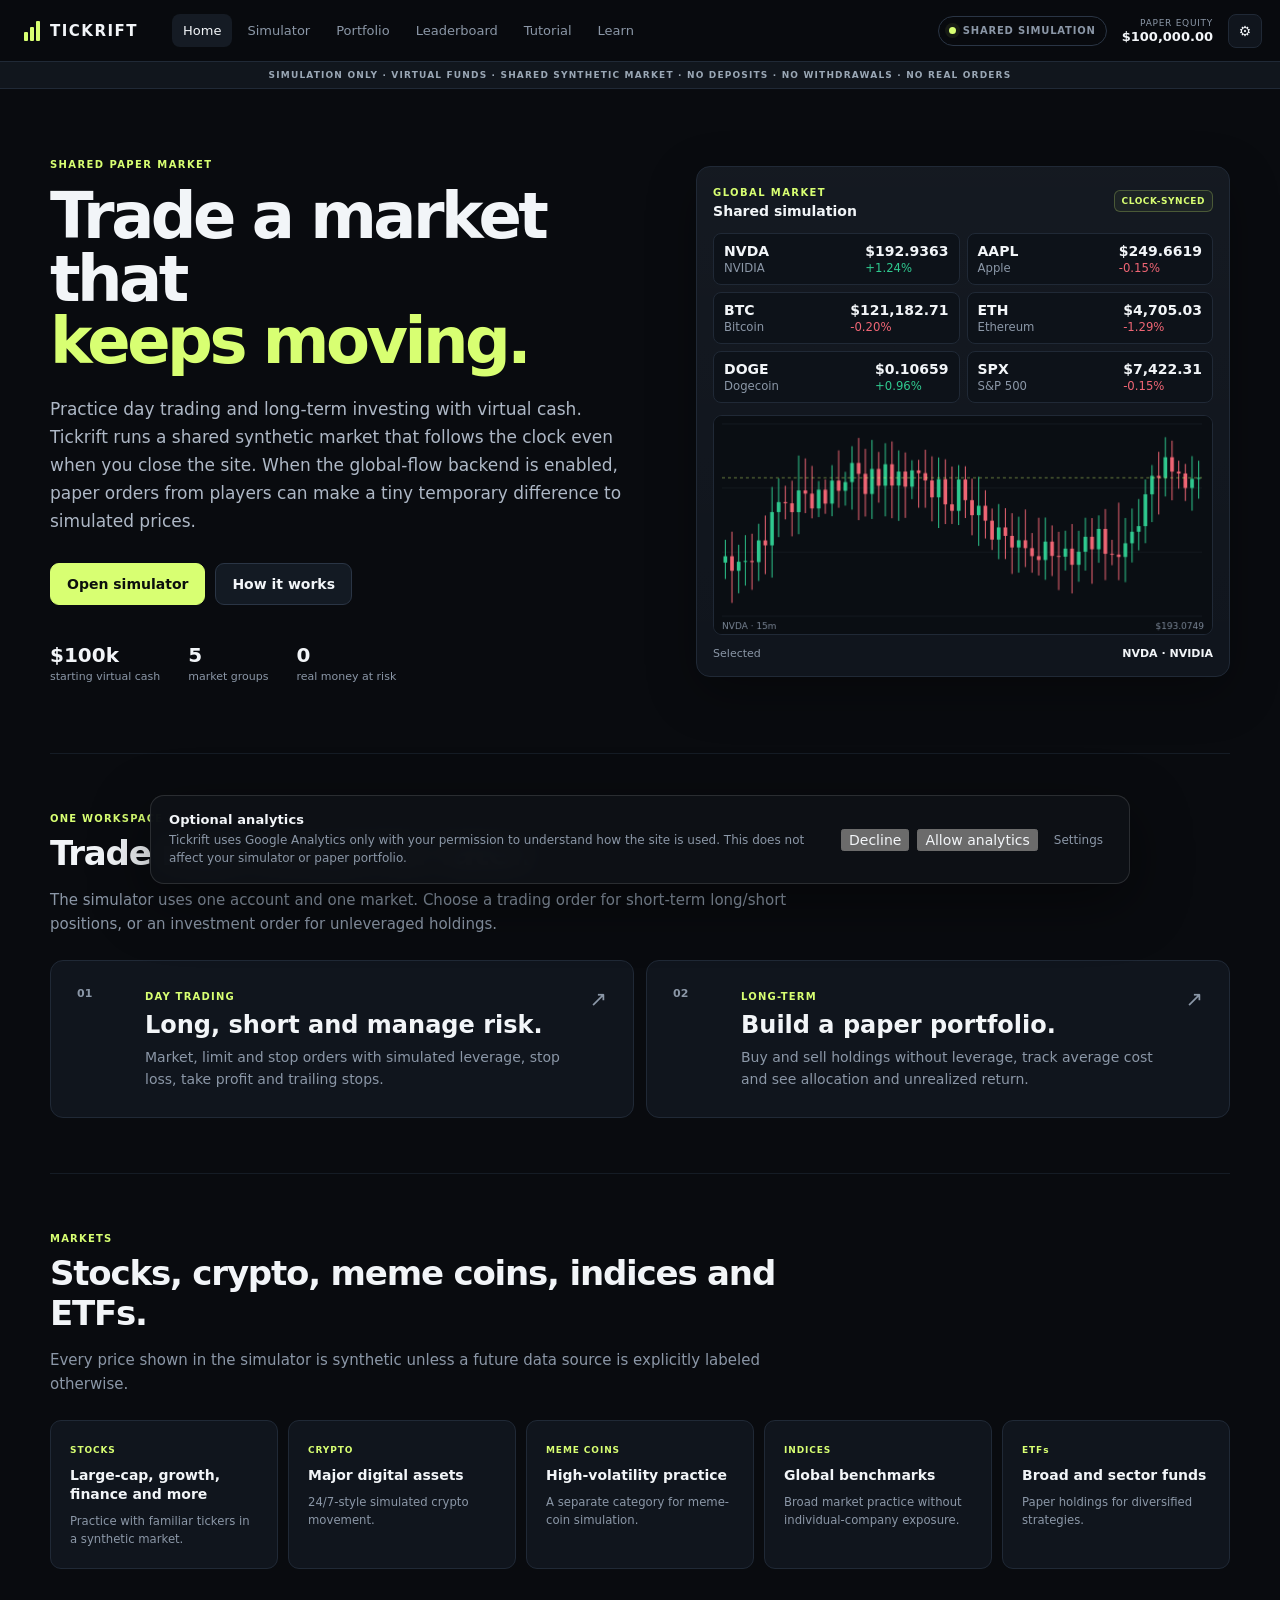
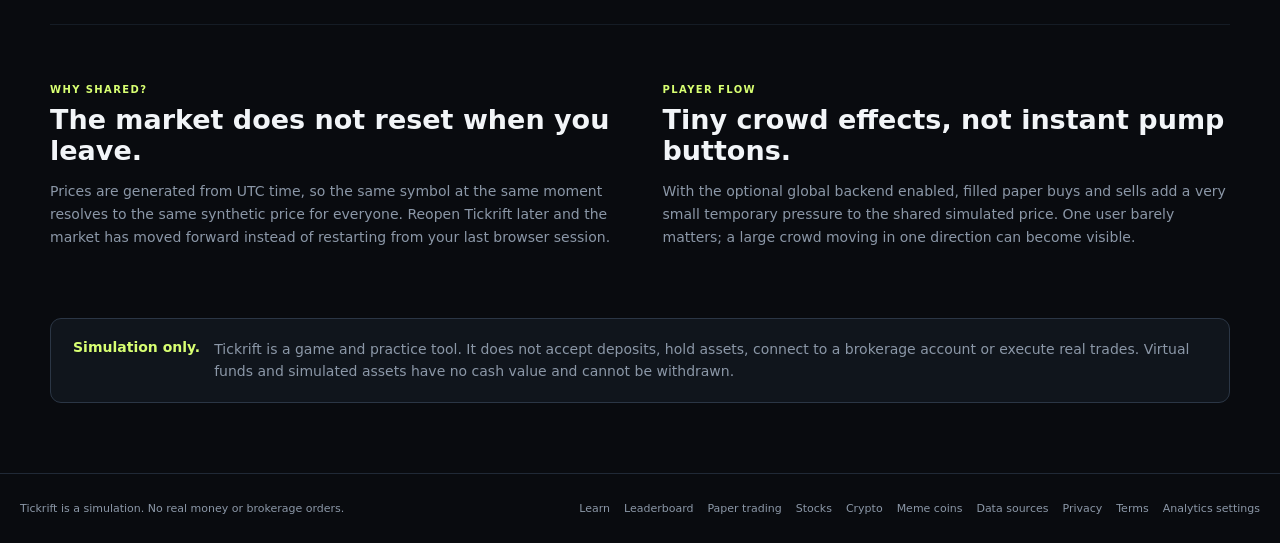
==== commit afccbbf4: "Add files via upload" ====
--- a/index.html
+++ b/index.html
@@ -87,6 +87,46 @@
 .hero-chart-wrap{position:relative}
 .hero-chart-wrap canvas{position:absolute;inset:0}
 
+
+/* leaderboard + learn */
+.leaderboard-view,.learn-view{min-height:calc(100vh - 116px);padding-bottom:70px}
+.leaderboard-layout{display:grid;grid-template-columns:minmax(0,1fr) 320px;gap:12px;align-items:start}
+.leaderboard-main,.leaderboard-side{padding:18px}
+.leaderboard-main .panel-heading h3{margin:0 0 4px;font-size:18px}
+.leaderboard-main .panel-heading span{font-size:9px;color:var(--muted)}
+.small-cta{padding:8px 11px;font-size:10px}
+.leaderboard-status{margin:12px 0;padding:9px 11px;border:1px solid var(--line);border-radius:8px;background:#0c1118;color:var(--muted);font-size:10px}
+.leaderboard-table{width:100%;border-collapse:collapse;font-size:10px}
+.leaderboard-table th{padding:8px;text-align:left;color:var(--muted);font-weight:700;border-bottom:1px solid var(--line)}
+.leaderboard-table td{padding:10px 8px;border-bottom:1px solid #19212b}
+.leaderboard-table .right{text-align:right}
+.leaderboard-rank{width:44px;color:var(--muted);font-weight:850}
+.leaderboard-name{font-weight:850}
+.leaderboard-name small{display:block;color:var(--muted2);margin-top:2px;font-size:8px;font-weight:500}
+.leaderboard-money{font-variant-numeric:tabular-nums;font-weight:850}
+.leaderboard-you{background:rgba(216,255,114,.05);outline:1px solid rgba(216,255,114,.13)}
+.rank-medal{font-size:13px;margin-right:5px}
+.leaderboard-side h3{font-size:22px;margin:7px 0}
+.leaderboard-side p{color:var(--muted);font-size:11px;line-height:1.55}
+.player-label{display:block;color:var(--muted);font-size:9px;text-transform:uppercase;letter-spacing:.08em;font-weight:800;margin:16px 0 7px}
+.player-name-input{width:100%;height:42px;border:1px solid var(--line2);background:#0b0f14;border-radius:8px;padding:0 11px;outline:none}
+.player-name-input:focus{border-color:#50617a}
+.full-cta{width:100%;margin-top:8px}
+.leaderboard-rules{display:grid;gap:9px;margin-top:19px}
+.leaderboard-rules>div{display:grid;grid-template-columns:28px 1fr;column-gap:8px;row-gap:2px;padding-top:9px;border-top:1px solid var(--line)}
+.leaderboard-rules span{grid-row:1 / span 2;color:var(--accent);font-size:9px;font-weight:900}
+.leaderboard-rules strong{font-size:10px}
+.leaderboard-rules small{color:var(--muted);font-size:8px;line-height:1.35}
+.learn-grid{display:grid;grid-template-columns:repeat(2,1fr);gap:12px}
+.learn-card{display:block;padding:24px;transition:transform .15s,border-color .15s,background .15s}
+.learn-card:hover{transform:translateY(-2px);border-color:#40506a;background:#121923}
+.learn-card h3{font-size:23px;margin:9px 0}
+.learn-card p{color:var(--muted);line-height:1.6;margin:0 0 18px;max-width:590px}
+.learn-card b{font-size:10px;color:var(--accent)}
+.learn-note{margin-top:12px;padding:18px;display:flex;justify-content:space-between;align-items:center;gap:20px}
+.learn-note h2{margin:6px 0 7px;font-size:22px}
+.learn-note p{color:var(--muted);margin:0;font-size:11px;line-height:1.55}
+@media(max-width:900px){.leaderboard-layout{grid-template-columns:1fr}.learn-grid{grid-template-columns:1fr}.learn-note{align-items:flex-start;flex-direction:column}.leaderboard-view,.learn-view{min-height:auto}}
   </style>
   <script type="application/ld+json">
   {
@@ -110,8 +150,9 @@
         <button class="nav-link active" data-view="home">Home</button>
         <button class="nav-link" data-view="terminal">Simulator</button>
         <button class="nav-link" data-view="portfolio">Portfolio</button>
+        <button class="nav-link" data-view="leaderboard">Leaderboard</button>
         <button class="nav-link" id="tutorialNav">Tutorial</button>
-        <a class="nav-link anchor" href="/learn/paper-trading/">Learn</a>
+        <button class="nav-link" data-view="learn">Learn</button>
       </nav>
       <div class="header-right">
         <div class="status-pill"><span class="status-dot" id="globalStatusDot"></span><span id="globalStatus">SHARED SIMULATION</span></div>
@@ -267,9 +308,52 @@
           <section class="panel holdings-panel"><div class="panel-heading"><h3>Long-term holdings</h3><span>cost basis &amp; market value</span></div><div id="portfolioHoldings" class="table-host"></div></section>
         </div>
       </section>
+      <section id="leaderboardView" class="view leaderboard-view">
+        <div class="page-width page-pad">
+          <div class="page-title-row">
+            <div><span class="micro-label">GLOBAL PAPER LEADERBOARD</span><h1>Who has the most virtual cash?</h1><p>Compete using virtual paper equity. Only a nickname and your simulated equity are shared with the leaderboard.</p></div>
+            <div class="page-value"><span>Your paper equity</span><strong id="leaderboardYourEquity">$100,000.00</strong></div>
+          </div>
+          <div class="leaderboard-layout">
+            <section class="panel leaderboard-main">
+              <div class="panel-heading"><div><h3>Top players</h3><span id="leaderboardUpdated">Not synced yet</span></div><button id="leaderboardRefresh" class="secondary-cta small-cta">Refresh</button></div>
+              <div id="leaderboardStatus" class="leaderboard-status">Your anonymous player is ready. Open this page to join the global board.</div>
+              <div id="leaderboardTable" class="table-host"></div>
+            </section>
+            <aside class="panel leaderboard-side">
+              <span class="micro-label">YOUR PLAYER</span>
+              <h3>Pick a nickname</h3>
+              <p>Use something fun like <b>ChartGoblin</b> or <b>NVDA_Ninja</b>. Do not use your real name.</p>
+              <label class="player-label" for="playerNameInput">Nickname</label>
+              <input id="playerNameInput" class="player-name-input" maxlength="16" autocomplete="nickname" placeholder="Trader-AB12">
+              <button id="savePlayerName" class="primary-cta full-cta">Save nickname & join</button>
+              <div class="leaderboard-rules">
+                <div><span>01</span><strong>Virtual only</strong><small>No real money or brokerage accounts.</small></div>
+                <div><span>02</span><strong>Equity based</strong><small>Rank is based on current simulated account equity.</small></div>
+                <div><span>03</span><strong>Game rules</strong><small>Leaderboard data is a fun game feature, not an audited competition.</small></div>
+              </div>
+            </aside>
+          </div>
+        </div>
+      </section>
+
+      <section id="learnView" class="view learn-view">
+        <div class="page-width page-pad">
+          <div class="page-title-row">
+            <div><span class="micro-label">LEARN</span><h1>Learn the market mechanics</h1><p>Quick guides for paper trading, stocks, crypto and meme-coin simulation. Everything here is about the simulator, not real-money execution.</p></div>
+          </div>
+          <div class="learn-grid">
+            <a class="learn-card panel" href="/learn/paper-trading/" data-learn-card><span class="micro-label">PAPER TRADING</span><h3>How paper trading works</h3><p>Virtual positions, fills, P&amp;L, risk controls and the limits of simulation.</p><b>Open guide ↗</b></a>
+            <a class="learn-card panel" href="/learn/stock-market-simulator/" data-learn-card><span class="micro-label">STOCKS</span><h3>Stock market simulator</h3><p>Practise familiar stock tickers with synthetic prices and multiple chart timeframes.</p><b>Open guide ↗</b></a>
+            <a class="learn-card panel" href="/learn/crypto-trading-simulator/" data-learn-card><span class="micro-label">CRYPTO</span><h3>Crypto simulator</h3><p>Explore synthetic 24/7-style crypto movement with virtual money.</p><b>Open guide ↗</b></a>
+            <a class="learn-card panel" href="/learn/meme-coin-simulator/" data-learn-card><span class="micro-label">MEME COINS</span><h3>Meme-coin simulator</h3><p>Learn how the separate high-volatility practice category works.</p><b>Open guide ↗</b></a>
+          </div>
+          <section class="learn-note panel"><div><span class="micro-label">REMEMBER</span><h2>Tickrift is a simulation.</h2><p>All default prices are synthetic. Virtual funds have no cash value, and the simulator never places real orders.</p></div><button class="primary-cta" data-view="terminal" id="learnOpenSimulator">Open simulator</button></section>
+        </div>
+      </section>
     </main>
 
-    <footer class="site-footer"><span>Tickrift is a simulation. No real money or brokerage orders.</span><nav><a href="/learn/paper-trading/">Paper trading</a><a href="/learn/stock-market-simulator/">Stocks</a><a href="/learn/crypto-trading-simulator/">Crypto</a><a href="/learn/meme-coin-simulator/">Meme coins</a><a href="/data-sources/">Data sources</a><a href="/privacy/">Privacy</a><a href="/terms/">Terms</a><a href="#" data-open-analytics-settings>Analytics settings</a></nav></footer>
+    <footer class="site-footer"><span>Tickrift is a simulation. No real money or brokerage orders.</span><nav><a href="/learn/">Learn</a><a href="#" data-view="leaderboard">Leaderboard</a><a href="/learn/paper-trading/">Paper trading</a><a href="/learn/stock-market-simulator/">Stocks</a><a href="/learn/crypto-trading-simulator/">Crypto</a><a href="/learn/meme-coin-simulator/">Meme coins</a><a href="/data-sources/">Data sources</a><a href="/privacy/">Privacy</a><a href="/terms/">Terms</a><a href="#" data-open-analytics-settings>Analytics settings</a></nav></footer>
   </div>
 
   <div id="settingsBackdrop" class="overlay hidden"><aside class="drawer"><div class="drawer-head"><div><span class="micro-label">PREFERENCES</span><h2>Settings</h2></div><button class="icon-button" id="closeSettings">×</button></div><section><label class="setting-title">Theme</label><div class="theme-grid" id="themePresets"><button class="active" data-theme="carbon">Carbon</button><button data-theme="slate">Slate</button><button data-theme="midnight">Midnight</button></div></section><section><label class="setting-title">Candles</label><div class="color-grid"><label>Bullish <input id="upColor" type="color" value="#2fc98f"></label><label>Bearish <input id="downColor" type="color" value="#ef6574"></label></div></section><section><label class="setting-title">Chart background</label><div class="color-grid"><label>Background <input id="chartBg" type="color" value="#0a0e13"></label></div><small class="drawer-note">Use a light background when testing black or white candles.</small></section><section><label class="setting-title">Chart</label><div class="toggle-list"><label>Grid <input id="gridToggle" type="checkbox" checked></label><label>Crosshair <input id="crosshairToggle" type="checkbox" checked></label><label>Compact tables <input id="compactToggle" type="checkbox"></label></div></section><section><label class="setting-title">Simulation</label><button id="openTutorialSettings" class="drawer-button">Open tutorial</button><button id="resetSimulation" class="danger-button">Reset paper account</button></section><p class="drawer-note">Settings and your paper account are stored only in this browser. The shared synthetic market itself is clock-based and does not reset with your account.</p></aside></div>
@@ -374,7 +458,7 @@
     return out;
   }
 
-  function initialState(cash=CFG.startingCash){return {cash,realized:0,positions:[],holdings:{},orders:[],history:[],equityHistory:[{t:Date.now(),v:cash}],watchlist:["NVDA","AAPL","BTC","ETH","SPX"],selected:"NVDA",category:"stocks",timeframe:"5m",activityPane:"positions",mode:"trade",tradeSide:"long",tradeType:"market",investSide:"buy",investType:"market",lastSeen:Date.now()}}
+  function initialState(cash=CFG.startingCash){const pid=(crypto.randomUUID?crypto.randomUUID():`${Date.now()}-${Math.random().toString(36).slice(2)}`);return {cash,realized:0,positions:[],holdings:{},orders:[],history:[],equityHistory:[{t:Date.now(),v:cash}],watchlist:["NVDA","AAPL","BTC","ETH","SPX"],selected:"NVDA",category:"stocks",timeframe:"5m",activityPane:"positions",mode:"trade",tradeSide:"long",tradeType:"market",investSide:"buy",investType:"market",playerId:pid,playerName:`Trader-${pid.slice(0,4).toUpperCase()}`,lastSeen:Date.now()}}
   function loadState(){try{const x=JSON.parse(localStorage.getItem(STORAGE_KEY)||"null");return x&&typeof x.cash==="number"?Object.assign(initialState(),x):initialState()}catch{return initialState()}}
   function loadSettings(){try{return Object.assign({theme:"carbon",upColor:"#2fc98f",downColor:"#ef6574",chartBg:"#0a0e13",grid:true,crosshair:true,compact:false,chartType:"candles",overlay:"none",zoom:1},JSON.parse(localStorage.getItem(SETTINGS_KEY)||"{}"))}catch{return {theme:"carbon",upColor:"#2fc98f",downColor:"#ef6574",chartBg:"#0a0e13",grid:true,crosshair:true,compact:false,chartType:"candles",overlay:"none",zoom:1}}}
   let state=loadState(), settings=loadSettings();
@@ -432,9 +516,49 @@
     }catch{}
   }
 
-  function renderViews(view){qsa(".view").forEach(v=>v.classList.remove("active"));$(view+"View").classList.add("active");document.body.classList.toggle("terminal-mode",view==="terminal");qsa(".nav-link[data-view]").forEach(b=>b.classList.toggle("active",b.dataset.view===view));if(view==="terminal"){resizeChart();renderAll()}if(view==="portfolio")renderPortfolio()}
+  let leaderboardLastSync=0, leaderboardSending=false;
+  function safePlayerName(raw){return String(raw||"").replace(/[^A-Za-z0-9 _-]/g,"").trim().replace(/\s+/g," ").slice(0,16)}
+  function escapeHtml(raw){const map={"&":"&amp;","<":"&lt;",">":"&gt;","'":"&#39;",'"':"&quot;"};return String(raw??"").replace(/[&<>'"]/g,c=>map[c])}
+  async function submitLeaderboard(force=false){
+    if(!state.playerId||!state.playerName)return null;
+    if(!force && Date.now()-leaderboardLastSync<15000)return null;
+    leaderboardLastSync=Date.now();
+    const equity=portfolioSnapshot().equity;
+    try{
+      leaderboardSending=true;
+      const r=await fetch("/api/leaderboard",{method:"POST",headers:{"content-type":"application/json"},body:JSON.stringify({playerId:state.playerId,name:state.playerName,equity})});
+      if(!r.ok)throw new Error("leaderboard unavailable");
+      const d=await r.json();
+      if(d.rows)renderLeaderboard(d.rows,d.rank);
+      $("leaderboardStatus").textContent=`Playing as ${state.playerName} · global leaderboard synced`;
+      $("leaderboardUpdated").textContent=`Updated ${new Date().toLocaleTimeString([], {hour:"2-digit",minute:"2-digit"})}`;
+      return d;
+    }catch{
+      $("leaderboardStatus").textContent="Global leaderboard is not connected yet. It will work after the D1 binding is added in Cloudflare.";
+      return null;
+    }finally{leaderboardSending=false}
+  }
+  function renderLeaderboard(rows=[],rank=null){
+    const equity=portfolioSnapshot().equity;
+    $("leaderboardYourEquity").textContent=fmtMoney(equity);
+    const host=$("leaderboardTable");
+    if(!rows.length){host.innerHTML=`<div class="empty-state">No global players have checked in yet. Save your nickname to be first.</div>`;return}
+    host.innerHTML=`<table class="leaderboard-table"><thead><tr><th>Rank</th><th>Player</th><th class="right">Paper equity</th></tr></thead><tbody>${rows.map((p,i)=>{const isYou=p.playerId===state.playerId;const rankNo=Number(p.rank)||i+1;const medal=rankNo===1?"🥇":rankNo===2?"🥈":rankNo===3?"🥉":"";return `<tr class="${isYou?"leaderboard-you":""}"><td class="leaderboard-rank">${medal?`<span class="rank-medal">${medal}</span>`:""}${rankNo}</td><td><span class="leaderboard-name">${escapeHtml(p.name)}${isYou?" · YOU":""}</span><small class="leaderboard-name">${new Date(Number(p.updatedAt)||Date.now()).toLocaleDateString()}</small></td><td class="right leaderboard-money">${fmtMoney(Number(p.equity)||0)}</td></tr>`}).join("")}</tbody></table>`;
+    if(rank!=null) $("leaderboardStatus").textContent=`Playing as ${state.playerName} · current rank #${rank}`;
+  }
+  async function loadLeaderboard(){
+    $("leaderboardYourEquity").textContent=fmtMoney(portfolioSnapshot().equity);
+    try{const r=await fetch(`/api/leaderboard?playerId=${encodeURIComponent(state.playerId)}`,{cache:"no-store"});if(!r.ok)throw new Error();const d=await r.json();renderLeaderboard(d.rows||[],d.rank);$("leaderboardUpdated").textContent=`Updated ${new Date().toLocaleTimeString([], {hour:"2-digit",minute:"2-digit"})}`;}catch{renderLeaderboard([]);$("leaderboardStatus").textContent="Global leaderboard is waiting for the D1 setup in Cloudflare."}
+  }
+  function savePlayerName(){const input=$("playerNameInput"),name=safePlayerName(input.value);if(name.length<2){$("leaderboardStatus").textContent="Choose a nickname with at least 2 letters or numbers.";return}state.playerName=name;save();submitLeaderboard(true)}
+
+  function renderViews(view){qsa(".view").forEach(v=>v.classList.remove("active"));const target=$(view+"View");if(!target)return;target.classList.add("active");document.body.classList.toggle("terminal-mode",view==="terminal");qsa(".nav-link[data-view]").forEach(b=>b.classList.toggle("active",b.dataset.view===view));if(view==="terminal"){resizeChart();renderAll()}if(view==="portfolio")renderPortfolio();if(view==="leaderboard"){$("playerNameInput").value=state.playerName||"";loadLeaderboard();submitLeaderboard(true)}if(view==="learn"){requestAnimationFrame(()=>window.scrollTo({top:0,behavior:"smooth"}))}}
   qsa("[data-view]").forEach(b=>b.addEventListener("click",()=>renderViews(b.dataset.view)));
   $("startTrading").addEventListener("click",()=>renderViews("terminal"));
+  $("savePlayerName").addEventListener("click",savePlayerName);
+  $("playerNameInput").addEventListener("keydown",e=>{if(e.key==="Enter")savePlayerName()});
+  $("leaderboardRefresh").addEventListener("click",()=>{loadLeaderboard();submitLeaderboard(true)});
+  $("learnOpenSimulator").addEventListener("click",()=>renderViews("terminal"));
   qsa("[data-start-mode]").forEach(b=>b.addEventListener("click",()=>{setMode(b.dataset.startMode);renderViews("terminal")}));
 
   function filteredAssets(){const s=$("assetSearch").value.trim().toLowerCase();let arr=ASSETS.filter(a=>a.category===state.category);if($("watchlistOnly").classList.contains("active"))arr=arr.filter(a=>state.watchlist.includes(a.symbol));if(s)arr=arr.filter(a=>`${a.symbol} ${a.name}`.toLowerCase().includes(s));return arr}
@@ -595,7 +719,7 @@
 
   function renderAll(){renderInstrument();renderAssetList();renderAccount();renderActivity();updateTicket();if($("portfolioView").classList.contains("active"))renderPortfolio()}
 
-  function tick(){processMarketLogic();renderAll();if($("terminalView").classList.contains("active")){chartData=candleSeries(BY_SYMBOL.get(state.selected),state.timeframe,chartData.length||TF_COUNT[state.timeframe]);drawChart()}if(Date.now()%30000<CFG.marketTickMs)syncGlobalMarket();const s=portfolioSnapshot();const last=state.equityHistory.at(-1);if(!last||Date.now()-last.t>60000){state.equityHistory.push({t:Date.now(),v:s.equity});state.equityHistory=state.equityHistory.slice(-500);save()}}
+  function tick(){processMarketLogic();renderAll();if($("terminalView").classList.contains("active")){chartData=candleSeries(BY_SYMBOL.get(state.selected),state.timeframe,chartData.length||TF_COUNT[state.timeframe]);drawChart()}if(Date.now()%30000<CFG.marketTickMs)syncGlobalMarket();const s=portfolioSnapshot();const last=state.equityHistory.at(-1);if(!last||Date.now()-last.t>60000){state.equityHistory.push({t:Date.now(),v:s.equity});state.equityHistory=state.equityHistory.slice(-500);save()}if(state.playerName&&Date.now()-leaderboardLastSync>30000)submitLeaderboard(false)}
 
   function openTutorial(){tutorialStep=0;$("tutorialOverlay").classList.remove("hidden");renderTutorial()}
   function renderTutorial(){const t=tutorials[tutorialStep];$("tutorialContent").innerHTML=`<span class="micro-label">STEP ${tutorialStep+1} OF ${tutorials.length}</span><h3>${t.title}</h3><p>${t.body}</p>`;$("tutorialProgress").innerHTML=tutorials.map((_,i)=>`<i class="${i<=tutorialStep?"active":""}"></i>`).join("");$("tutorialPrev").disabled=tutorialStep===0;$("tutorialNext").textContent=tutorialStep===tutorials.length-1?"Finish":"Next"}
@@ -603,12 +727,13 @@
 
   function applySettings(){document.body.dataset.theme=settings.theme;document.documentElement.style.setProperty("--up",settings.upColor);document.documentElement.style.setProperty("--down",settings.downColor);$("upColor").value=settings.upColor;$("downColor").value=settings.downColor;$("chartBg").value=settings.chartBg||"#0a0e13";$("gridToggle").checked=settings.grid;$("crosshairToggle").checked=settings.crosshair;$("compactToggle").checked=settings.compact;$("chartType").value=settings.chartType;$("overlaySelect").value=settings.overlay;qsa("#themePresets button").forEach(b=>b.classList.toggle("active",b.dataset.theme===settings.theme))}
   $("settingsButton").addEventListener("click",()=>$("settingsBackdrop").classList.remove("hidden"));$("closeSettings").addEventListener("click",()=>$("settingsBackdrop").classList.add("hidden"));$("settingsBackdrop").addEventListener("click",e=>{if(e.target===$("settingsBackdrop"))$("settingsBackdrop").classList.add("hidden")});qsa("#themePresets button").forEach(b=>b.addEventListener("click",()=>{settings.theme=b.dataset.theme;applySettings();save();drawChart()}));$("upColor").addEventListener("input",e=>{settings.upColor=e.target.value;applySettings();save();drawChart();drawHero()});$("downColor").addEventListener("input",e=>{settings.downColor=e.target.value;applySettings();save();drawChart();drawHero()});$("chartBg").addEventListener("input",e=>{settings.chartBg=e.target.value;applySettings();save();drawChart();drawHero()});$("gridToggle").addEventListener("change",e=>{settings.grid=e.target.checked;save();drawChart();drawHero()});$("crosshairToggle").addEventListener("change",e=>{settings.crosshair=e.target.checked;save()});$("compactToggle").addEventListener("change",e=>{settings.compact=e.target.checked;document.body.classList.toggle("compact",settings.compact);save()});
-  function resetAccount(cash){state=initialState(cash);save();$("depletedOverlay").classList.add("hidden");refreshChart();renderAll();renderPortfolio();showToast(`Paper account restarted with ${fmtMoney(cash)}`,"good")}
+  function resetAccount(cash){const playerId=state.playerId,playerName=state.playerName;state=initialState(cash);state.playerId=playerId;state.playerName=playerName;save();$("depletedOverlay").classList.add("hidden");refreshChart();renderAll();renderPortfolio();showToast(`Paper account restarted with ${fmtMoney(cash)}`,"good");submitLeaderboard(true)}
   $("resetSimulation").addEventListener("click",()=>{if(confirm("Reset your local paper account? The shared simulated market will not reset.")){resetAccount(CFG.startingCash);$("settingsBackdrop").classList.add("hidden")}});$("restart100").addEventListener("click",()=>resetAccount(100000));$("restart10").addEventListener("click",()=>resetAccount(10000));$("closeDepleted").addEventListener("click",()=>$("depletedOverlay").classList.add("hidden"));
 
   function restoreUi(){const a=BY_SYMBOL.get(state.selected)||ASSETS[0];state.selected=a.symbol;state.category=a.category;qsa("#assetTabs button").forEach(b=>b.classList.toggle("active",b.dataset.category===state.category));qsa("#timeframes button").forEach(b=>b.classList.toggle("active",b.dataset.tf===state.timeframe));qsa("#activityTabs button").forEach(b=>b.classList.toggle("active",b.dataset.pane===state.activityPane));qsa("#directionToggle button").forEach(b=>b.classList.toggle("active",b.dataset.side===state.tradeSide));qsa("#investSideToggle button").forEach(b=>b.classList.toggle("active",b.dataset.side===state.investSide));qsa("#tradeOrderTypes button").forEach(b=>b.classList.toggle("active",b.dataset.type===state.tradeType));qsa("#investOrderTypes button").forEach(b=>b.classList.toggle("active",b.dataset.type===state.investType));$("tradeTriggerRow").classList.toggle("hidden",state.tradeType==="market");$("investTriggerRow").classList.toggle("hidden",state.investType==="market");setMode(state.mode)}
 
   applySettings();restoreUi();
+  $("playerNameInput").value=state.playerName||"";
   syncGlobalMarket(true).finally(()=>{refreshChart();renderAll();renderHero()});
   requestAnimationFrame(()=>{resizeChart();renderHero()});
   window.addEventListener("load",()=>{resizeChart();renderHero()});
